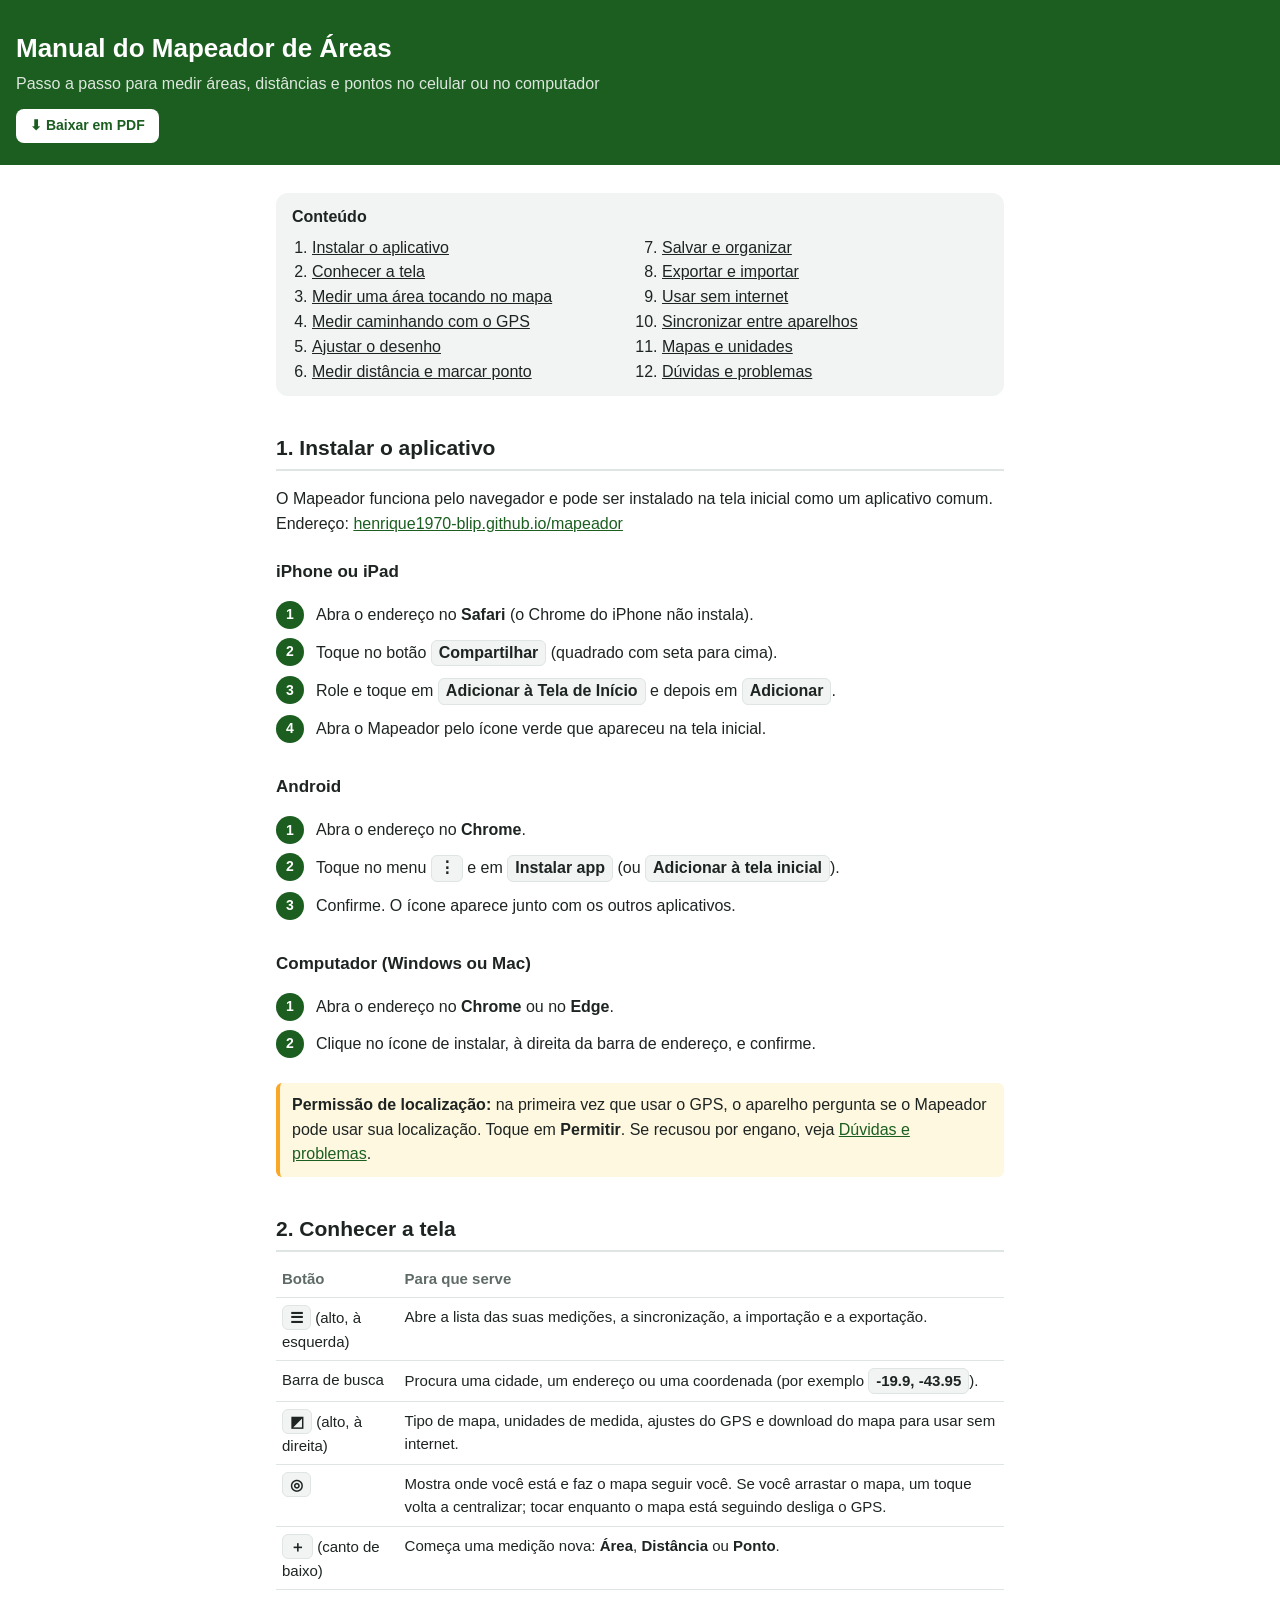
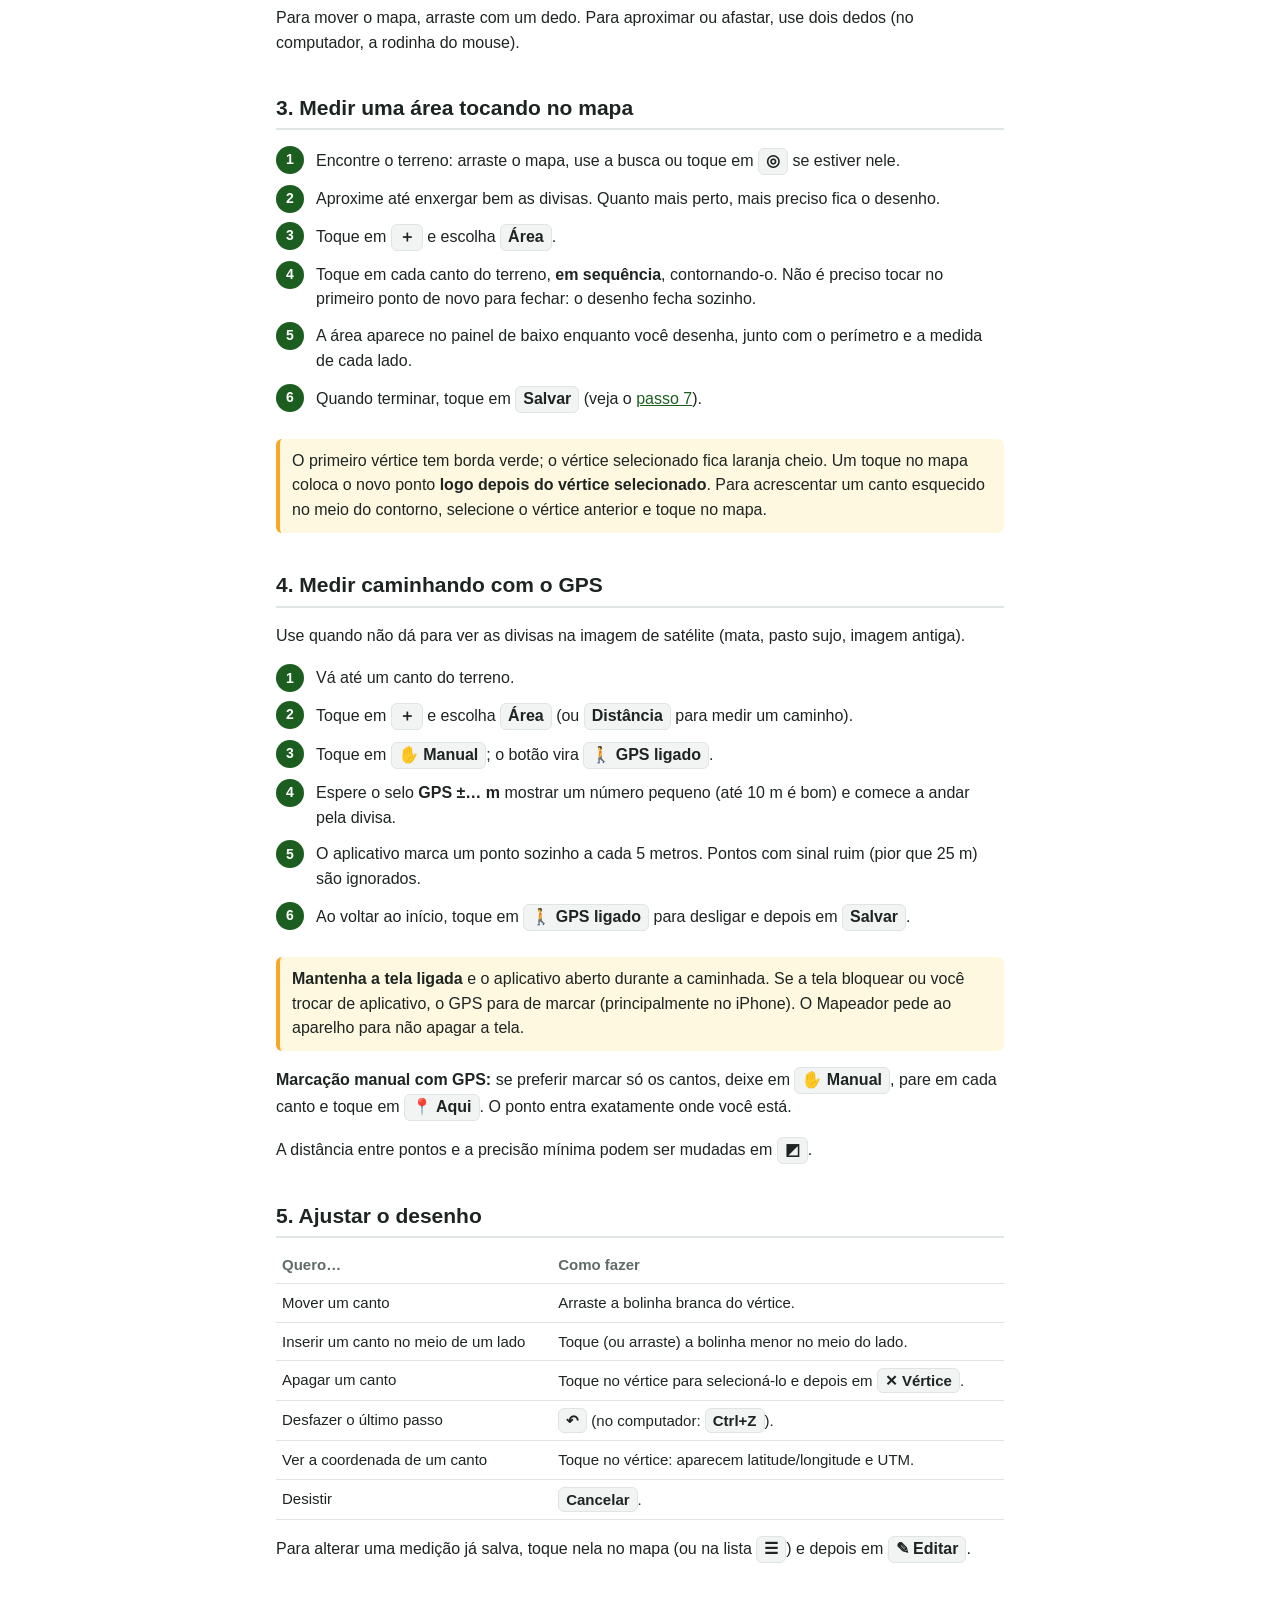
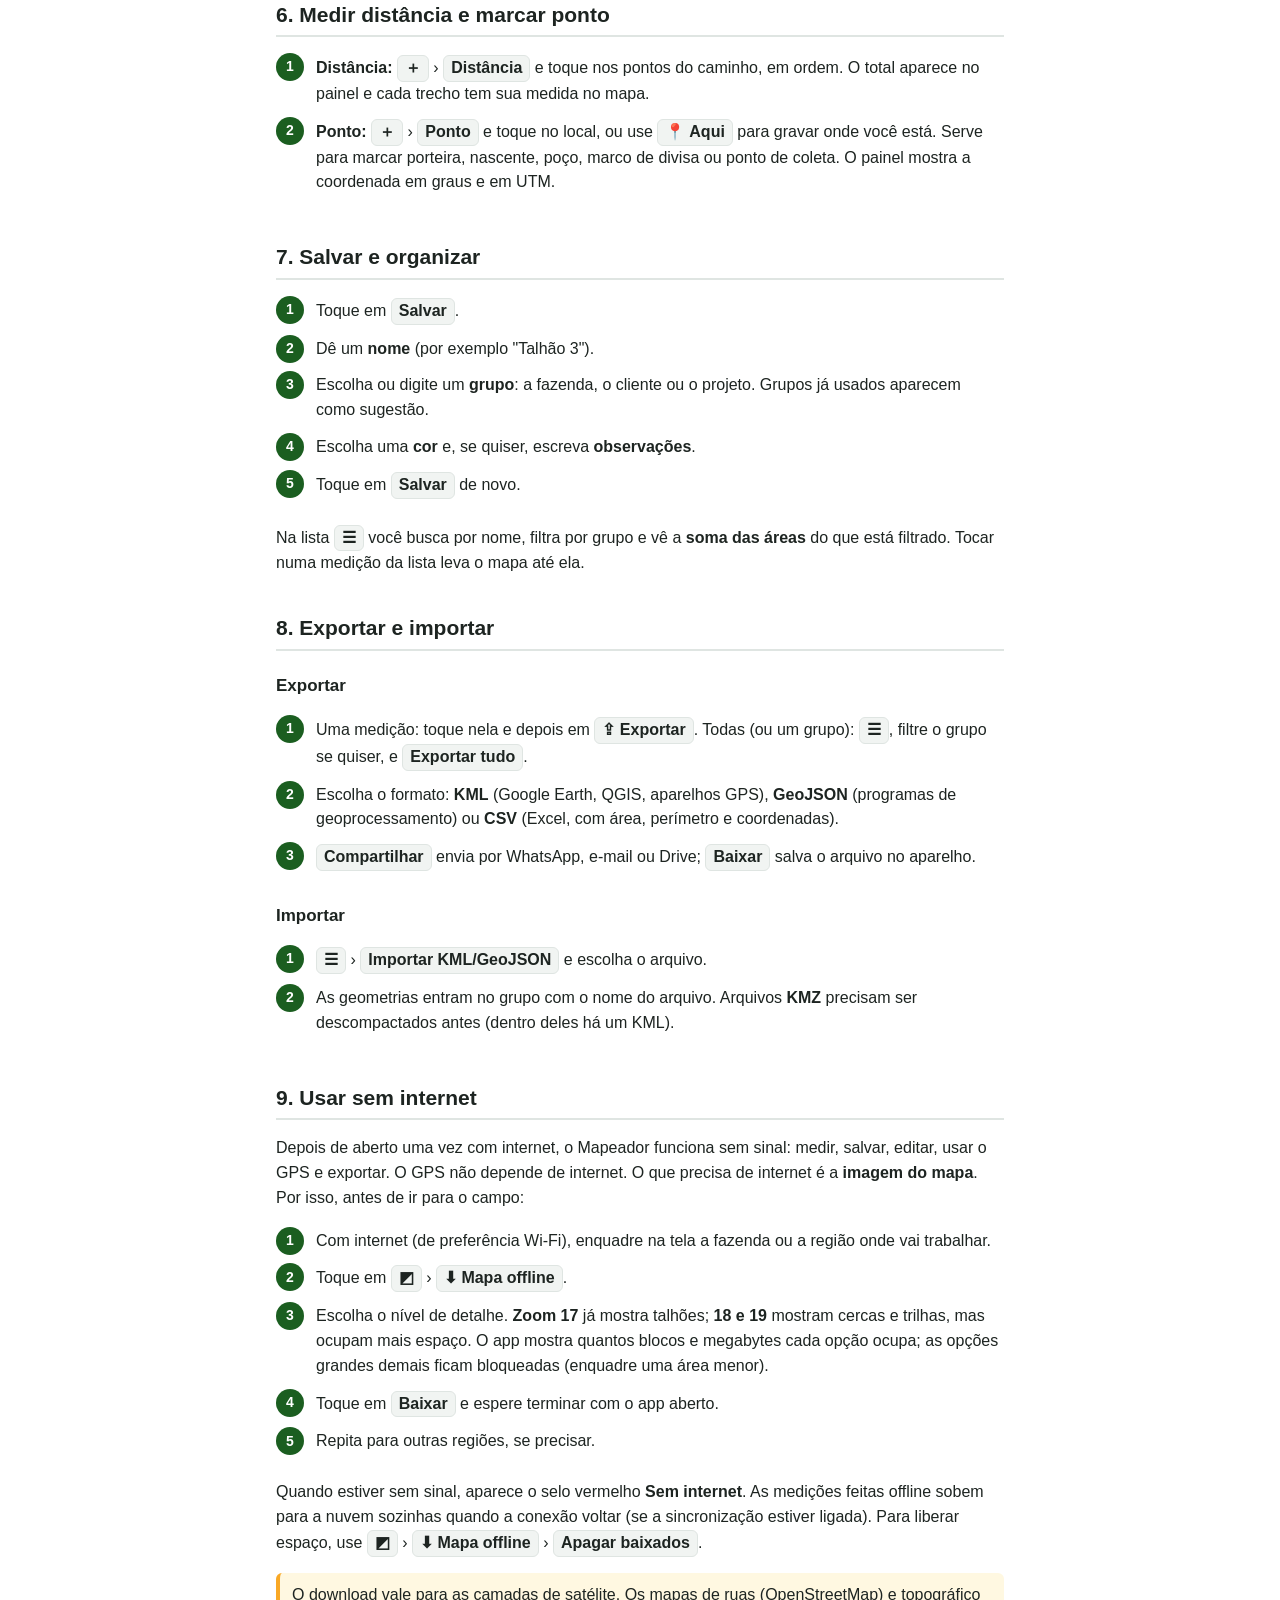
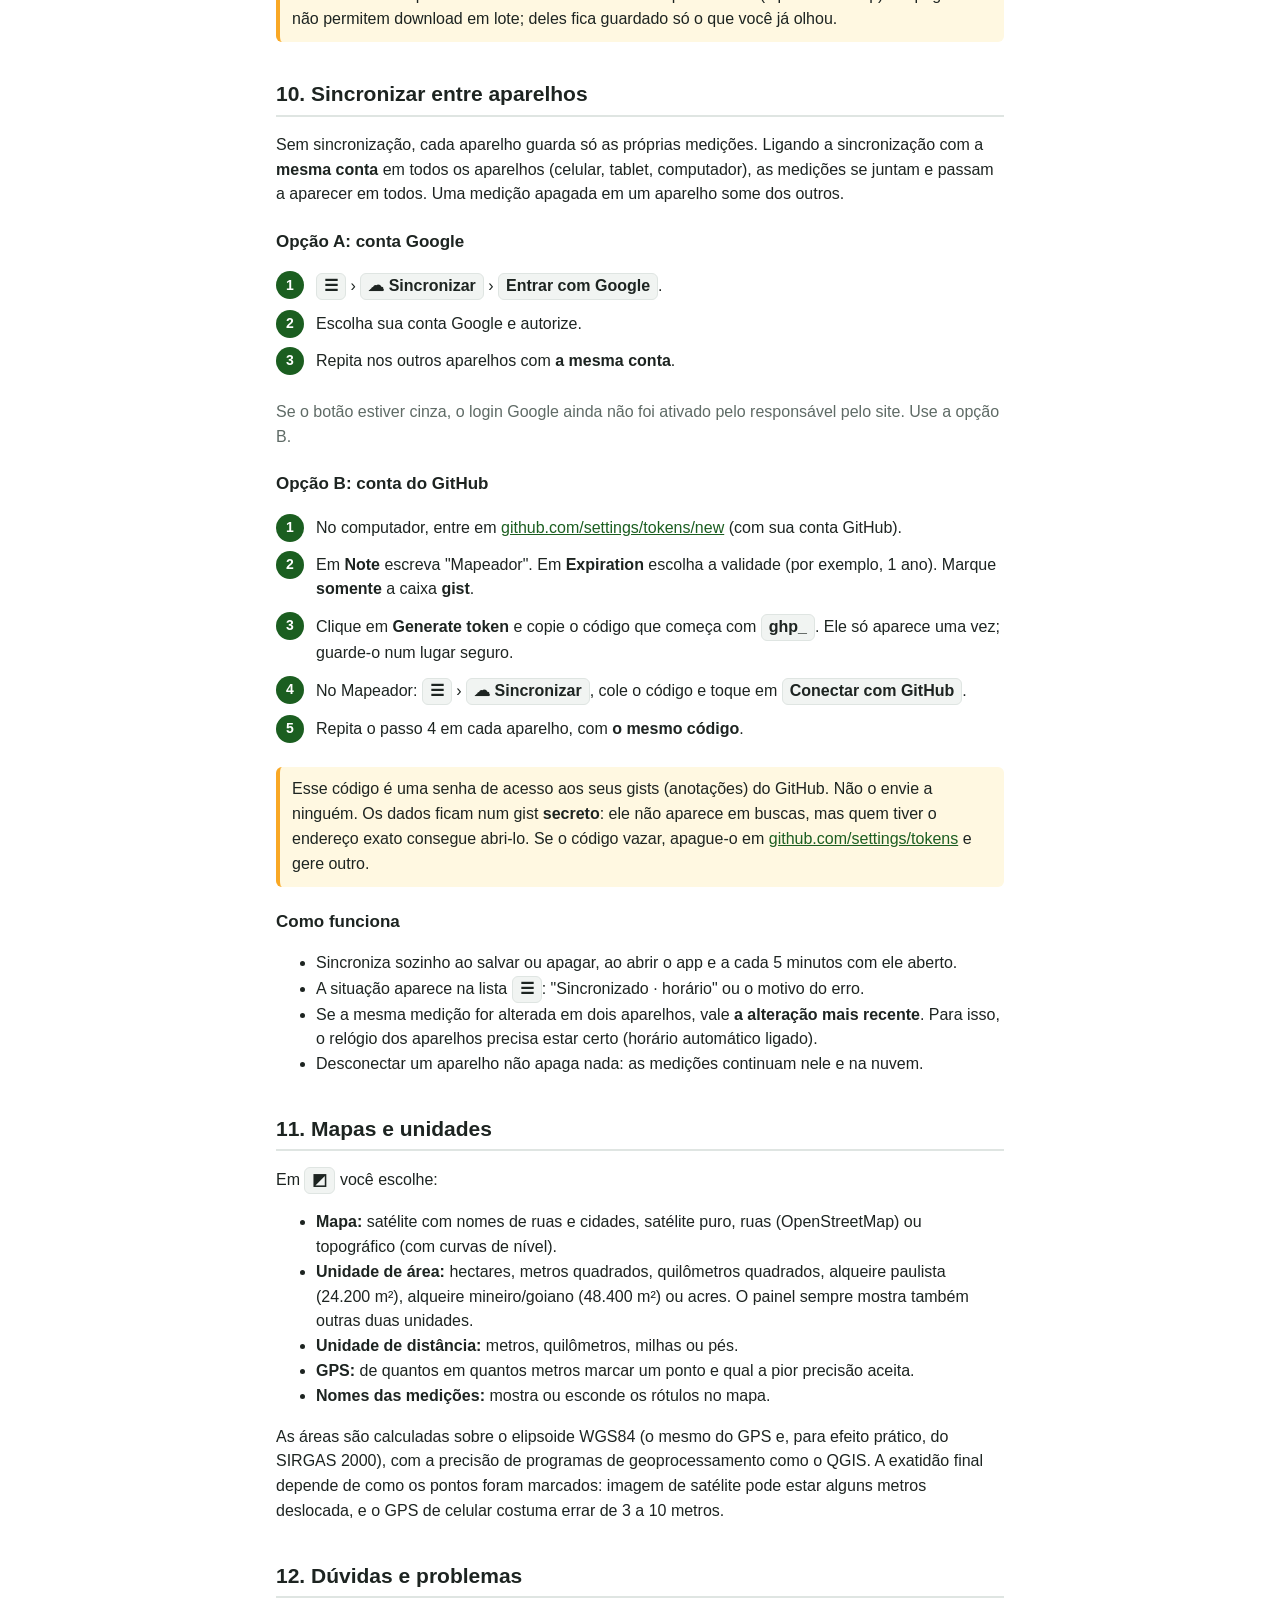
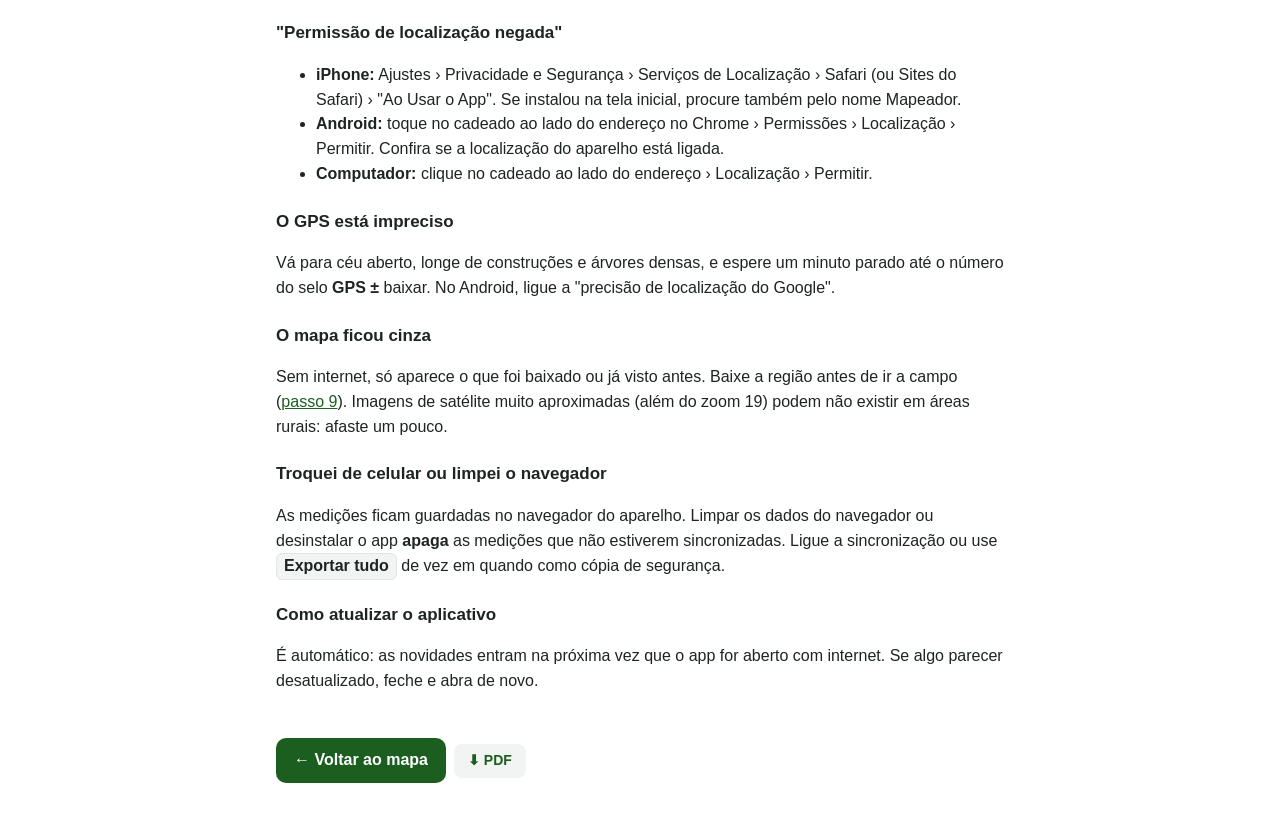
==== manual.html @ 7bf522e3 "Manual em PDF (A4, gerado do HTML) com links no manual e na lista; PDF no cache offline Co-Authored-" ====
<!doctype html>
<html lang="pt-BR">
<head>
  <meta charset="utf-8">
  <meta name="viewport" content="width=device-width, initial-scale=1">
  <title>Manual do Mapeador</title>
  <meta name="description" content="Passo a passo para medir áreas, distâncias e pontos com o Mapeador de Áreas.">
  <link rel="icon" href="icons/icon-192.png">
  <style>
    :root { --green: #1b5e20; --bg: #fff; --fg: #1d2421; --muted: #5f6b66; --line: #dfe5e2; --chip: #f1f4f2; --note: #fff8e1; --note-line: #f9a825; }
    @media (prefers-color-scheme: dark) {
      :root { --bg: #161b19; --fg: #e8eeeb; --muted: #9aa8a2; --line: #34403b; --chip: #232b28; --note: #2b2615; --note-line: #c49000; }
    }
    * { box-sizing: border-box; }
    body { margin: 0; background: var(--bg); color: var(--fg); font: 16px/1.55 -apple-system, BlinkMacSystemFont, "Segoe UI", Roboto, sans-serif; }
    header { background: var(--green); color: #fff; padding: 28px 16px 22px; }
    header h1 { margin: 0 0 4px; font-size: 26px; }
    header p { margin: 0; opacity: .85; }
    main { max-width: 760px; margin: 0 auto; padding: 8px 16px 48px; }
    nav { background: var(--chip); border-radius: 12px; padding: 12px 16px; margin: 20px 0; }
    nav ol { margin: 6px 0 0; padding-left: 20px; columns: 2; column-gap: 24px; }
    @media (max-width: 520px) { nav ol { columns: 1; } }
    nav a { color: inherit; }
    h2 { margin: 36px 0 8px; font-size: 21px; border-bottom: 2px solid var(--line); padding-bottom: 4px; scroll-margin-top: 12px; }
    h3 { margin: 22px 0 6px; font-size: 17px; }
    ol.steps { padding-left: 0; list-style: none; counter-reset: s; }
    ol.steps > li { counter-increment: s; position: relative; padding: 2px 0 10px 40px; }
    ol.steps > li::before { content: counter(s); position: absolute; left: 0; top: 0; width: 28px; height: 28px; border-radius: 50%;
      background: var(--green); color: #fff; font-weight: 700; font-size: 14px; display: flex; align-items: center; justify-content: center; }
    .k { display: inline-block; background: var(--chip); border: 1px solid var(--line); border-radius: 6px; padding: 0 7px; font-weight: 600; white-space: nowrap; }
    .note { background: var(--note); border-left: 4px solid var(--note-line); border-radius: 6px; padding: 10px 12px; margin: 12px 0; }
    table { border-collapse: collapse; width: 100%; margin: 8px 0; font-size: 15px; }
    th, td { text-align: left; border-bottom: 1px solid var(--line); padding: 7px 6px; vertical-align: top; }
    th { color: var(--muted); font-weight: 600; }
    .back { display: inline-block; margin-top: 28px; background: var(--green); color: #fff; padding: 10px 18px; border-radius: 10px; text-decoration: none; font-weight: 600; }
    a { color: var(--green); }
    @media (prefers-color-scheme: dark) { a { color: #81c784; } }
    .pdf { display: inline-block; margin-top: 12px; background: #fff; color: var(--green); padding: 6px 14px; border-radius: 8px; text-decoration: none; font-weight: 600; font-size: 14px; }
    .pdf.alt { background: var(--chip); margin-left: 8px; }
    @media print {
      :root { --bg: #fff; --fg: #1d2421; --muted: #5f6b66; --line: #dfe5e2; --chip: #f1f4f2; --note: #fff8e1; --note-line: #f9a825; }
      * { -webkit-print-color-adjust: exact; print-color-adjust: exact; }
      body { font-size: 11.5pt; }
      main { max-width: none; padding: 0; }
      header { padding: 22px 0 16px 16px; }
      a { color: var(--green); }
      .back, .pdf { display: none; }
      h2 { break-after: avoid; } h3 { break-after: avoid; }
      ol.steps > li, .note, tr, nav { break-inside: avoid; }
    }
  </style>
</head>
<body>
<header>
  <h1>Manual do Mapeador de Áreas</h1>
  <p>Passo a passo para medir áreas, distâncias e pontos no celular ou no computador</p>
  <a class="pdf" href="manual.pdf" download>⬇ Baixar em PDF</a>
</header>
<main>

<nav>
  <strong>Conteúdo</strong>
  <ol>
    <li><a href="#instalar">Instalar o aplicativo</a></li>
    <li><a href="#tela">Conhecer a tela</a></li>
    <li><a href="#area">Medir uma área tocando no mapa</a></li>
    <li><a href="#gps">Medir caminhando com o GPS</a></li>
    <li><a href="#ajustar">Ajustar o desenho</a></li>
    <li><a href="#distancia">Medir distância e marcar ponto</a></li>
    <li><a href="#salvar">Salvar e organizar</a></li>
    <li><a href="#exportar">Exportar e importar</a></li>
    <li><a href="#offline">Usar sem internet</a></li>
    <li><a href="#sync">Sincronizar entre aparelhos</a></li>
    <li><a href="#unidades">Mapas e unidades</a></li>
    <li><a href="#duvidas">Dúvidas e problemas</a></li>
  </ol>
</nav>

<h2 id="instalar">1. Instalar o aplicativo</h2>
<p>O Mapeador funciona pelo navegador e pode ser instalado na tela inicial como um aplicativo comum.
Endereço: <a href="https://henrique1970-blip.github.io/mapeador/">henrique1970-blip.github.io/mapeador</a></p>

<h3>iPhone ou iPad</h3>
<ol class="steps">
  <li>Abra o endereço no <b>Safari</b> (o Chrome do iPhone não instala).</li>
  <li>Toque no botão <span class="k">Compartilhar</span> (quadrado com seta para cima).</li>
  <li>Role e toque em <span class="k">Adicionar à Tela de Início</span> e depois em <span class="k">Adicionar</span>.</li>
  <li>Abra o Mapeador pelo ícone verde que apareceu na tela inicial.</li>
</ol>

<h3>Android</h3>
<ol class="steps">
  <li>Abra o endereço no <b>Chrome</b>.</li>
  <li>Toque no menu <span class="k">⋮</span> e em <span class="k">Instalar app</span> (ou <span class="k">Adicionar à tela inicial</span>).</li>
  <li>Confirme. O ícone aparece junto com os outros aplicativos.</li>
</ol>

<h3>Computador (Windows ou Mac)</h3>
<ol class="steps">
  <li>Abra o endereço no <b>Chrome</b> ou no <b>Edge</b>.</li>
  <li>Clique no ícone de instalar, à direita da barra de endereço, e confirme.</li>
</ol>

<div class="note"><b>Permissão de localização:</b> na primeira vez que usar o GPS, o aparelho pergunta se o Mapeador pode
usar sua localização. Toque em <b>Permitir</b>. Se recusou por engano, veja <a href="#duvidas">Dúvidas e problemas</a>.</div>

<h2 id="tela">2. Conhecer a tela</h2>
<table>
  <tr><th>Botão</th><th>Para que serve</th></tr>
  <tr><td><span class="k">☰</span> (alto, à esquerda)</td><td>Abre a lista das suas medições, a sincronização, a importação e a exportação.</td></tr>
  <tr><td>Barra de busca</td><td>Procura uma cidade, um endereço ou uma coordenada (por exemplo <span class="k">-19.9, -43.95</span>).</td></tr>
  <tr><td><span class="k">◩</span> (alto, à direita)</td><td>Tipo de mapa, unidades de medida, ajustes do GPS e download do mapa para usar sem internet.</td></tr>
  <tr><td><span class="k">◎</span></td><td>Mostra onde você está e faz o mapa seguir você. Se você arrastar o mapa, um toque volta a centralizar; tocar enquanto o mapa está seguindo desliga o GPS.</td></tr>
  <tr><td><span class="k">＋</span> (canto de baixo)</td><td>Começa uma medição nova: <b>Área</b>, <b>Distância</b> ou <b>Ponto</b>.</td></tr>
</table>
<p>Para mover o mapa, arraste com um dedo. Para aproximar ou afastar, use dois dedos (no computador, a rodinha do mouse).</p>

<h2 id="area">3. Medir uma área tocando no mapa</h2>
<ol class="steps">
  <li>Encontre o terreno: arraste o mapa, use a busca ou toque em <span class="k">◎</span> se estiver nele.</li>
  <li>Aproxime até enxergar bem as divisas. Quanto mais perto, mais preciso fica o desenho.</li>
  <li>Toque em <span class="k">＋</span> e escolha <span class="k">Área</span>.</li>
  <li>Toque em cada canto do terreno, <b>em sequência</b>, contornando-o. Não é preciso tocar no primeiro ponto de novo para fechar: o desenho fecha sozinho.</li>
  <li>A área aparece no painel de baixo enquanto você desenha, junto com o perímetro e a medida de cada lado.</li>
  <li>Quando terminar, toque em <span class="k">Salvar</span> (veja o <a href="#salvar">passo 7</a>).</li>
</ol>
<div class="note">O primeiro vértice tem borda verde; o vértice selecionado fica laranja cheio. Um toque no mapa coloca o novo ponto
<b>logo depois do vértice selecionado</b>. Para acrescentar um canto esquecido no meio do contorno, selecione o vértice anterior e toque no mapa.</div>

<h2 id="gps">4. Medir caminhando com o GPS</h2>
<p>Use quando não dá para ver as divisas na imagem de satélite (mata, pasto sujo, imagem antiga).</p>
<ol class="steps">
  <li>Vá até um canto do terreno.</li>
  <li>Toque em <span class="k">＋</span> e escolha <span class="k">Área</span> (ou <span class="k">Distância</span> para medir um caminho).</li>
  <li>Toque em <span class="k">✋ Manual</span>; o botão vira <span class="k">🚶 GPS ligado</span>.</li>
  <li>Espere o selo <b>GPS ±… m</b> mostrar um número pequeno (até 10 m é bom) e comece a andar pela divisa.</li>
  <li>O aplicativo marca um ponto sozinho a cada 5 metros. Pontos com sinal ruim (pior que 25 m) são ignorados.</li>
  <li>Ao voltar ao início, toque em <span class="k">🚶 GPS ligado</span> para desligar e depois em <span class="k">Salvar</span>.</li>
</ol>
<div class="note"><b>Mantenha a tela ligada</b> e o aplicativo aberto durante a caminhada. Se a tela bloquear ou você
trocar de aplicativo, o GPS para de marcar (principalmente no iPhone). O Mapeador pede ao aparelho para não apagar a tela.</div>
<p><b>Marcação manual com GPS:</b> se preferir marcar só os cantos, deixe em <span class="k">✋ Manual</span>, pare em
cada canto e toque em <span class="k">📍 Aqui</span>. O ponto entra exatamente onde você está.</p>
<p>A distância entre pontos e a precisão mínima podem ser mudadas em <span class="k">◩</span>.</p>

<h2 id="ajustar">5. Ajustar o desenho</h2>
<table>
  <tr><th>Quero…</th><th>Como fazer</th></tr>
  <tr><td>Mover um canto</td><td>Arraste a bolinha branca do vértice.</td></tr>
  <tr><td>Inserir um canto no meio de um lado</td><td>Toque (ou arraste) a bolinha menor no meio do lado.</td></tr>
  <tr><td>Apagar um canto</td><td>Toque no vértice para selecioná-lo e depois em <span class="k">✕ Vértice</span>.</td></tr>
  <tr><td>Desfazer o último passo</td><td><span class="k">↶</span> (no computador: <span class="k">Ctrl+Z</span>).</td></tr>
  <tr><td>Ver a coordenada de um canto</td><td>Toque no vértice: aparecem latitude/longitude e UTM.</td></tr>
  <tr><td>Desistir</td><td><span class="k">Cancelar</span>.</td></tr>
</table>
<p>Para alterar uma medição já salva, toque nela no mapa (ou na lista <span class="k">☰</span>) e depois em <span class="k">✎ Editar</span>.</p>

<h2 id="distancia">6. Medir distância e marcar ponto</h2>
<ol class="steps">
  <li><b>Distância:</b> <span class="k">＋</span> › <span class="k">Distância</span> e toque nos pontos do caminho, em ordem. O total aparece no painel e cada trecho tem sua medida no mapa.</li>
  <li><b>Ponto:</b> <span class="k">＋</span> › <span class="k">Ponto</span> e toque no local, ou use <span class="k">📍 Aqui</span> para gravar onde você está. Serve para marcar porteira, nascente, poço, marco de divisa ou ponto de coleta. O painel mostra a coordenada em graus e em UTM.</li>
</ol>

<h2 id="salvar">7. Salvar e organizar</h2>
<ol class="steps">
  <li>Toque em <span class="k">Salvar</span>.</li>
  <li>Dê um <b>nome</b> (por exemplo "Talhão 3").</li>
  <li>Escolha ou digite um <b>grupo</b>: a fazenda, o cliente ou o projeto. Grupos já usados aparecem como sugestão.</li>
  <li>Escolha uma <b>cor</b> e, se quiser, escreva <b>observações</b>.</li>
  <li>Toque em <span class="k">Salvar</span> de novo.</li>
</ol>
<p>Na lista <span class="k">☰</span> você busca por nome, filtra por grupo e vê a <b>soma das áreas</b> do que está filtrado.
Tocar numa medição da lista leva o mapa até ela.</p>

<h2 id="exportar">8. Exportar e importar</h2>
<h3>Exportar</h3>
<ol class="steps">
  <li>Uma medição: toque nela e depois em <span class="k">⇪ Exportar</span>. Todas (ou um grupo): <span class="k">☰</span>, filtre o grupo se quiser, e <span class="k">Exportar tudo</span>.</li>
  <li>Escolha o formato:
    <b>KML</b> (Google Earth, QGIS, aparelhos GPS),
    <b>GeoJSON</b> (programas de geoprocessamento) ou
    <b>CSV</b> (Excel, com área, perímetro e coordenadas).</li>
  <li><span class="k">Compartilhar</span> envia por WhatsApp, e-mail ou Drive; <span class="k">Baixar</span> salva o arquivo no aparelho.</li>
</ol>
<h3>Importar</h3>
<ol class="steps">
  <li><span class="k">☰</span> › <span class="k">Importar KML/GeoJSON</span> e escolha o arquivo.</li>
  <li>As geometrias entram no grupo com o nome do arquivo. Arquivos <b>KMZ</b> precisam ser descompactados antes (dentro deles há um KML).</li>
</ol>

<h2 id="offline">9. Usar sem internet</h2>
<p>Depois de aberto uma vez com internet, o Mapeador funciona sem sinal: medir, salvar, editar, usar o GPS e exportar.
O GPS não depende de internet. O que precisa de internet é a <b>imagem do mapa</b>. Por isso, antes de ir para o campo:</p>
<ol class="steps">
  <li>Com internet (de preferência Wi-Fi), enquadre na tela a fazenda ou a região onde vai trabalhar.</li>
  <li>Toque em <span class="k">◩</span> › <span class="k">⬇ Mapa offline</span>.</li>
  <li>Escolha o nível de detalhe. <b>Zoom 17</b> já mostra talhões; <b>18 e 19</b> mostram cercas e trilhas, mas ocupam mais espaço.
  O app mostra quantos blocos e megabytes cada opção ocupa; as opções grandes demais ficam bloqueadas (enquadre uma área menor).</li>
  <li>Toque em <span class="k">Baixar</span> e espere terminar com o app aberto.</li>
  <li>Repita para outras regiões, se precisar.</li>
</ol>
<p>Quando estiver sem sinal, aparece o selo vermelho <b>Sem internet</b>. As medições feitas offline sobem para a nuvem
sozinhas quando a conexão voltar (se a sincronização estiver ligada). Para liberar espaço, use
<span class="k">◩</span> › <span class="k">⬇ Mapa offline</span> › <span class="k">Apagar baixados</span>.</p>
<div class="note">O download vale para as camadas de satélite. Os mapas de ruas (OpenStreetMap) e topográfico não permitem
download em lote; deles fica guardado só o que você já olhou.</div>

<h2 id="sync">10. Sincronizar entre aparelhos</h2>
<p>Sem sincronização, cada aparelho guarda só as próprias medições. Ligando a sincronização com a <b>mesma conta</b> em todos
os aparelhos (celular, tablet, computador), as medições se juntam e passam a aparecer em todos. Uma medição apagada
em um aparelho some dos outros.</p>

<h3>Opção A: conta Google</h3>
<ol class="steps">
  <li><span class="k">☰</span> › <span class="k">☁ Sincronizar</span> › <span class="k">Entrar com Google</span>.</li>
  <li>Escolha sua conta Google e autorize.</li>
  <li>Repita nos outros aparelhos com <b>a mesma conta</b>.</li>
</ol>
<p style="color:var(--muted)">Se o botão estiver cinza, o login Google ainda não foi ativado pelo responsável pelo site. Use a opção B.</p>

<h3>Opção B: conta do GitHub</h3>
<ol class="steps">
  <li>No computador, entre em <a href="https://github.com/settings/tokens/new?scopes=gist&description=Mapeador">github.com/settings/tokens/new</a> (com sua conta GitHub).</li>
  <li>Em <b>Note</b> escreva "Mapeador". Em <b>Expiration</b> escolha a validade (por exemplo, 1 ano). Marque <b>somente</b> a caixa <b>gist</b>.</li>
  <li>Clique em <b>Generate token</b> e copie o código que começa com <span class="k">ghp_</span>. Ele só aparece uma vez; guarde-o num lugar seguro.</li>
  <li>No Mapeador: <span class="k">☰</span> › <span class="k">☁ Sincronizar</span>, cole o código e toque em <span class="k">Conectar com GitHub</span>.</li>
  <li>Repita o passo 4 em cada aparelho, com <b>o mesmo código</b>.</li>
</ol>
<div class="note">Esse código é uma senha de acesso aos seus gists (anotações) do GitHub. Não o envie a ninguém. Os dados ficam num
gist <b>secreto</b>: ele não aparece em buscas, mas quem tiver o endereço exato consegue abri-lo. Se o código vazar, apague-o em
<a href="https://github.com/settings/tokens">github.com/settings/tokens</a> e gere outro.</div>

<h3>Como funciona</h3>
<ul>
  <li>Sincroniza sozinho ao salvar ou apagar, ao abrir o app e a cada 5 minutos com ele aberto.</li>
  <li>A situação aparece na lista <span class="k">☰</span>: "Sincronizado · horário" ou o motivo do erro.</li>
  <li>Se a mesma medição for alterada em dois aparelhos, vale <b>a alteração mais recente</b>. Para isso, o relógio dos aparelhos precisa estar certo (horário automático ligado).</li>
  <li>Desconectar um aparelho não apaga nada: as medições continuam nele e na nuvem.</li>
</ul>

<h2 id="unidades">11. Mapas e unidades</h2>
<p>Em <span class="k">◩</span> você escolhe:</p>
<ul>
  <li><b>Mapa:</b> satélite com nomes de ruas e cidades, satélite puro, ruas (OpenStreetMap) ou topográfico (com curvas de nível).</li>
  <li><b>Unidade de área:</b> hectares, metros quadrados, quilômetros quadrados, alqueire paulista (24.200 m²), alqueire mineiro/goiano (48.400 m²) ou acres. O painel sempre mostra também outras duas unidades.</li>
  <li><b>Unidade de distância:</b> metros, quilômetros, milhas ou pés.</li>
  <li><b>GPS:</b> de quantos em quantos metros marcar um ponto e qual a pior precisão aceita.</li>
  <li><b>Nomes das medições:</b> mostra ou esconde os rótulos no mapa.</li>
</ul>
<p>As áreas são calculadas sobre o elipsoide WGS84 (o mesmo do GPS e, para efeito prático, do SIRGAS 2000), com a precisão de
programas de geoprocessamento como o QGIS. A exatidão final depende de como os pontos foram marcados: imagem de satélite pode
estar alguns metros deslocada, e o GPS de celular costuma errar de 3 a 10 metros.</p>

<h2 id="duvidas">12. Dúvidas e problemas</h2>
<h3>"Permissão de localização negada"</h3>
<ul>
  <li><b>iPhone:</b> Ajustes › Privacidade e Segurança › Serviços de Localização › Safari (ou Sites do Safari) › "Ao Usar o App". Se instalou na tela inicial, procure também pelo nome Mapeador.</li>
  <li><b>Android:</b> toque no cadeado ao lado do endereço no Chrome › Permissões › Localização › Permitir. Confira se a localização do aparelho está ligada.</li>
  <li><b>Computador:</b> clique no cadeado ao lado do endereço › Localização › Permitir.</li>
</ul>
<h3>O GPS está impreciso</h3>
<p>Vá para céu aberto, longe de construções e árvores densas, e espere um minuto parado até o número do selo <b>GPS ±</b> baixar.
No Android, ligue a "precisão de localização do Google".</p>
<h3>O mapa ficou cinza</h3>
<p>Sem internet, só aparece o que foi baixado ou já visto antes. Baixe a região antes de ir a campo (<a href="#offline">passo 9</a>).
Imagens de satélite muito aproximadas (além do zoom 19) podem não existir em áreas rurais: afaste um pouco.</p>
<h3>Troquei de celular ou limpei o navegador</h3>
<p>As medições ficam guardadas no navegador do aparelho. Limpar os dados do navegador ou desinstalar o app <b>apaga</b> as medições
que não estiverem sincronizadas. Ligue a sincronização ou use <span class="k">Exportar tudo</span> de vez em quando como cópia de segurança.</p>
<h3>Como atualizar o aplicativo</h3>
<p>É automático: as novidades entram na próxima vez que o app for aberto com internet. Se algo parecer desatualizado, feche e abra de novo.</p>

<a class="back" href="./">← Voltar ao mapa</a><a class="back pdf alt" href="manual.pdf" download>⬇ PDF</a>
</main>
</body>
</html>
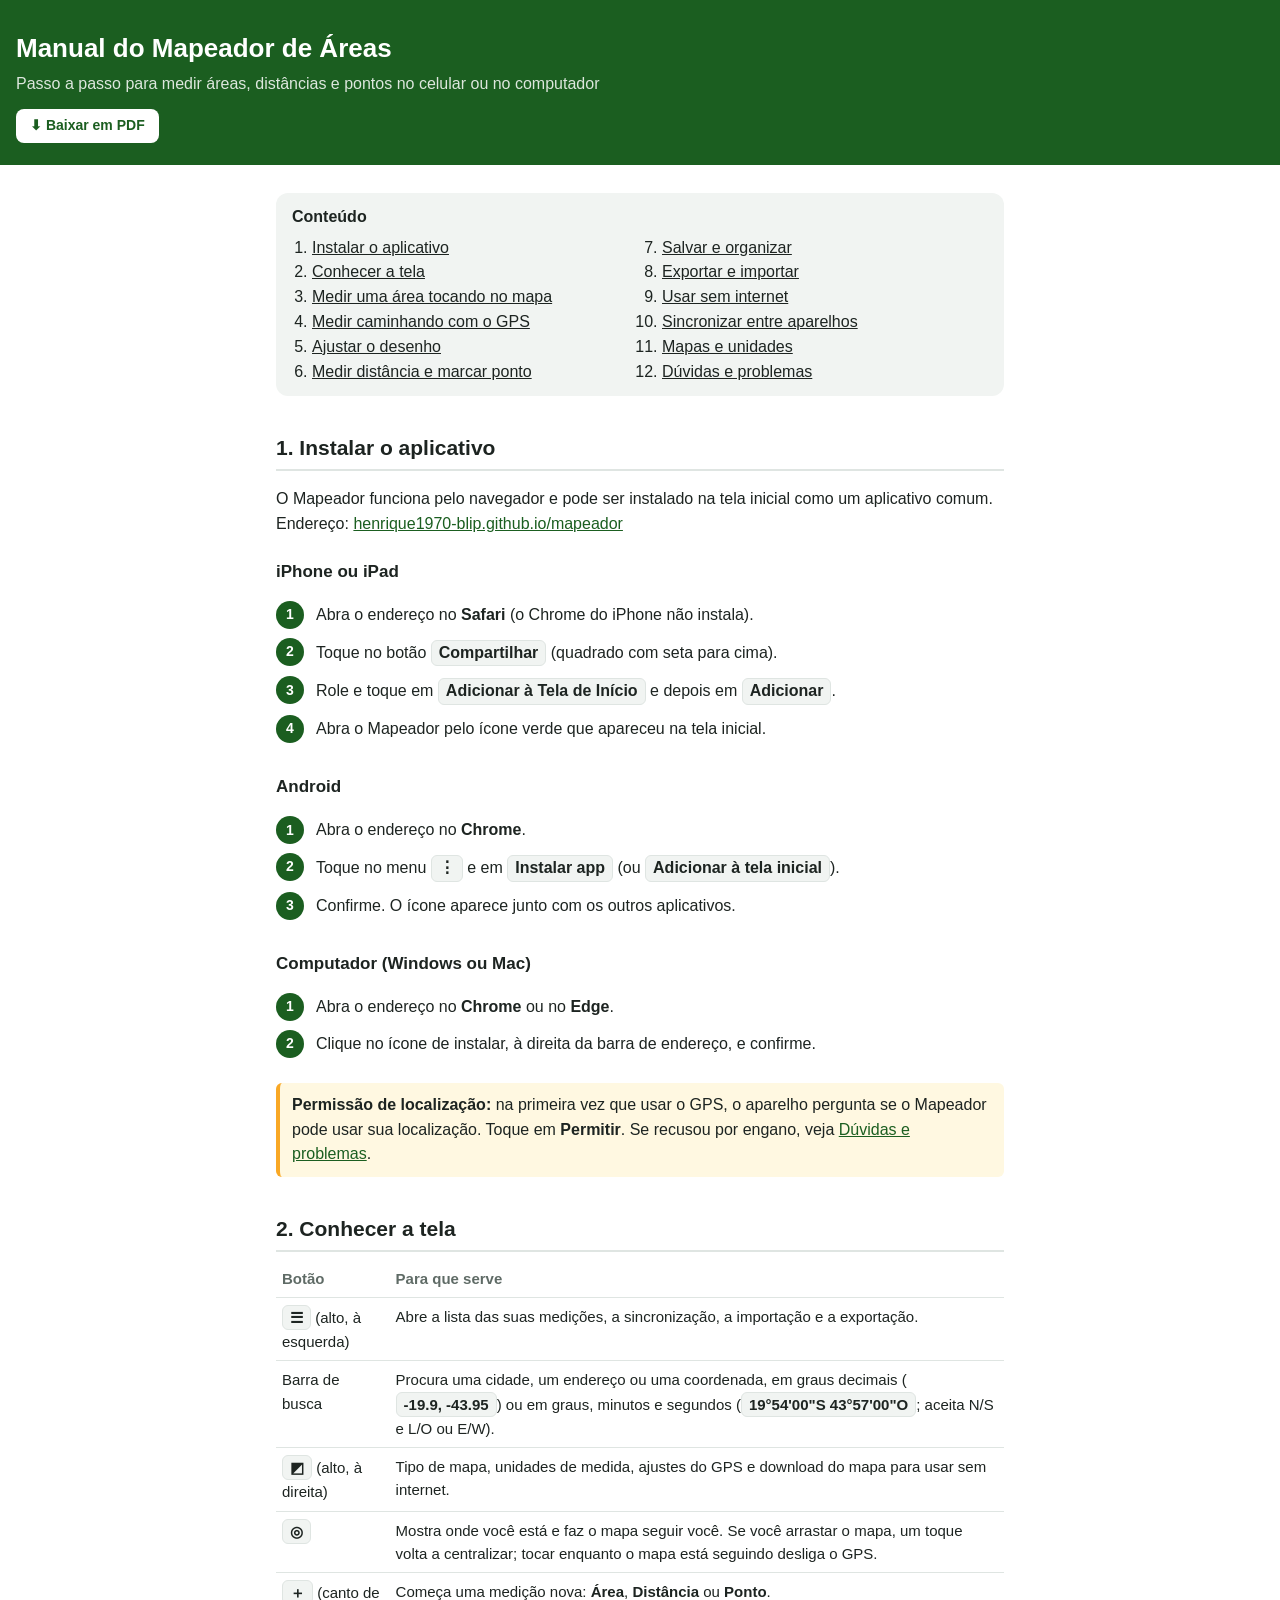
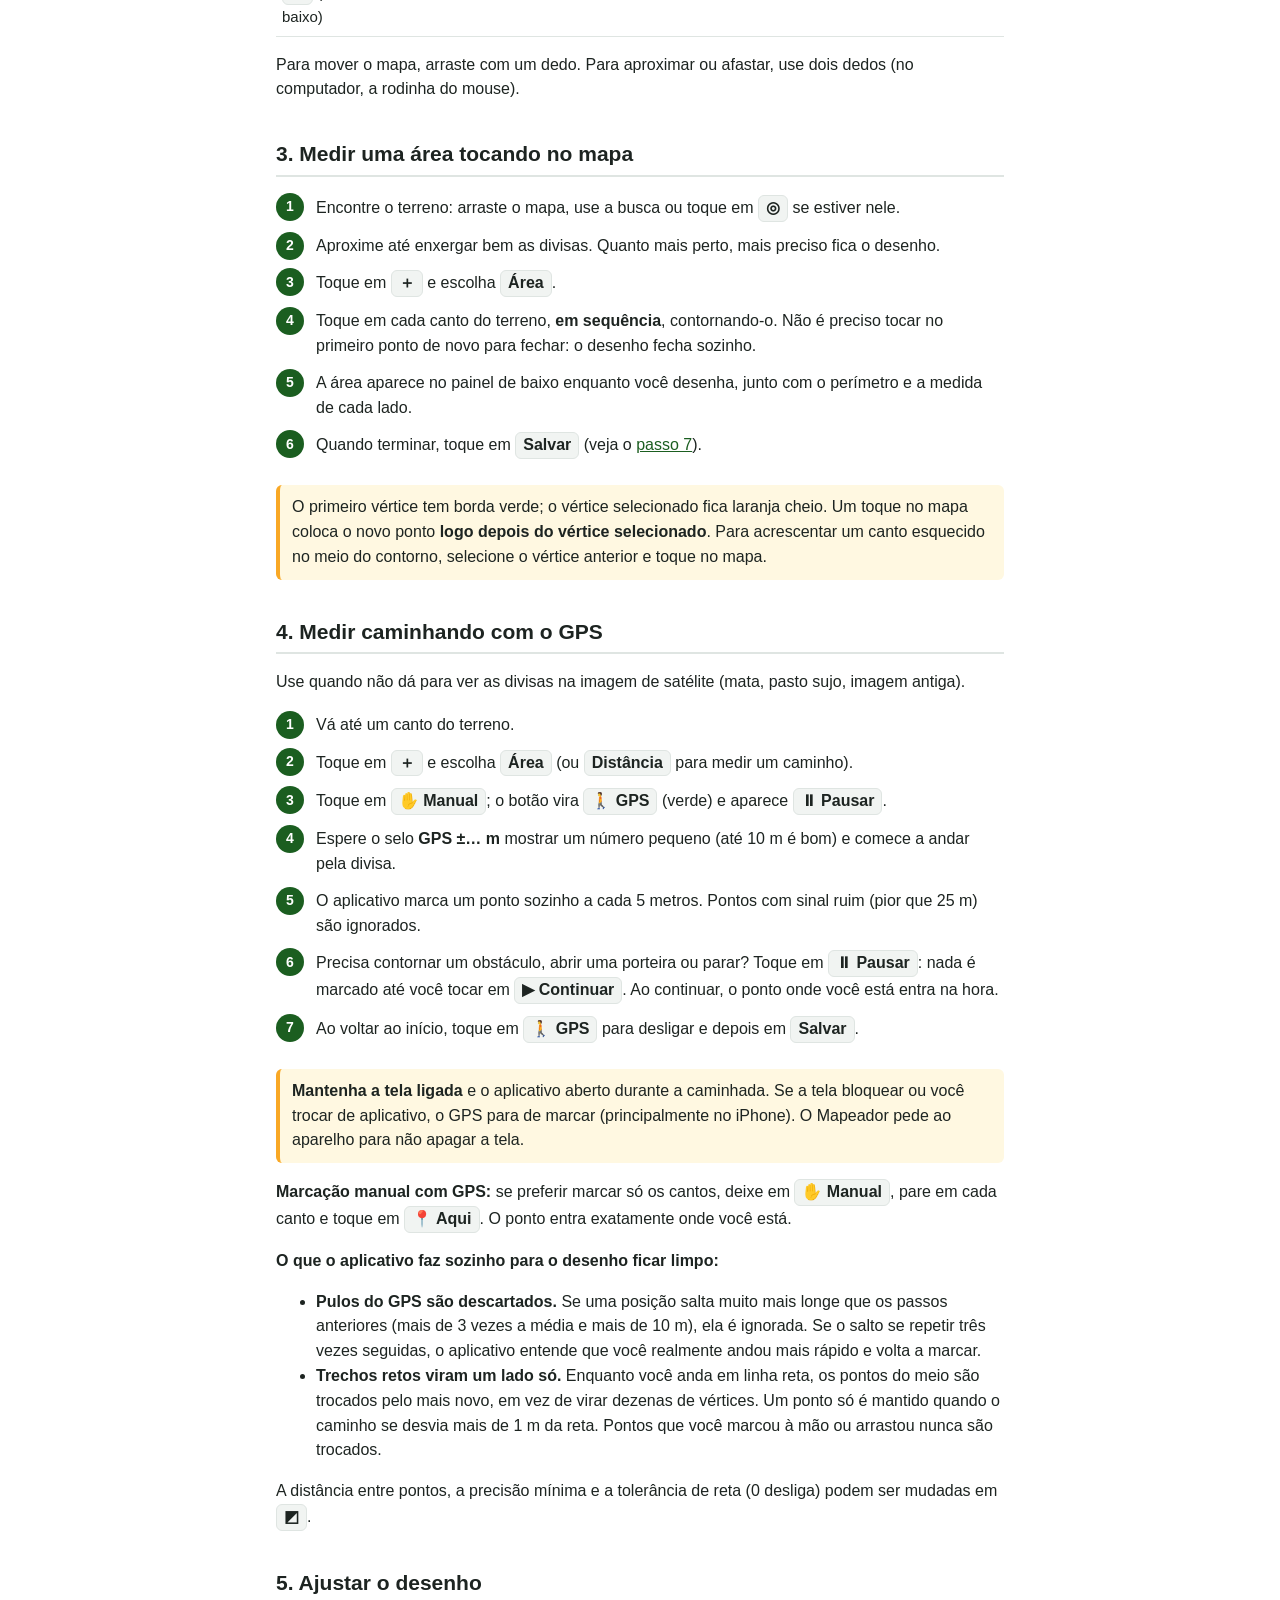
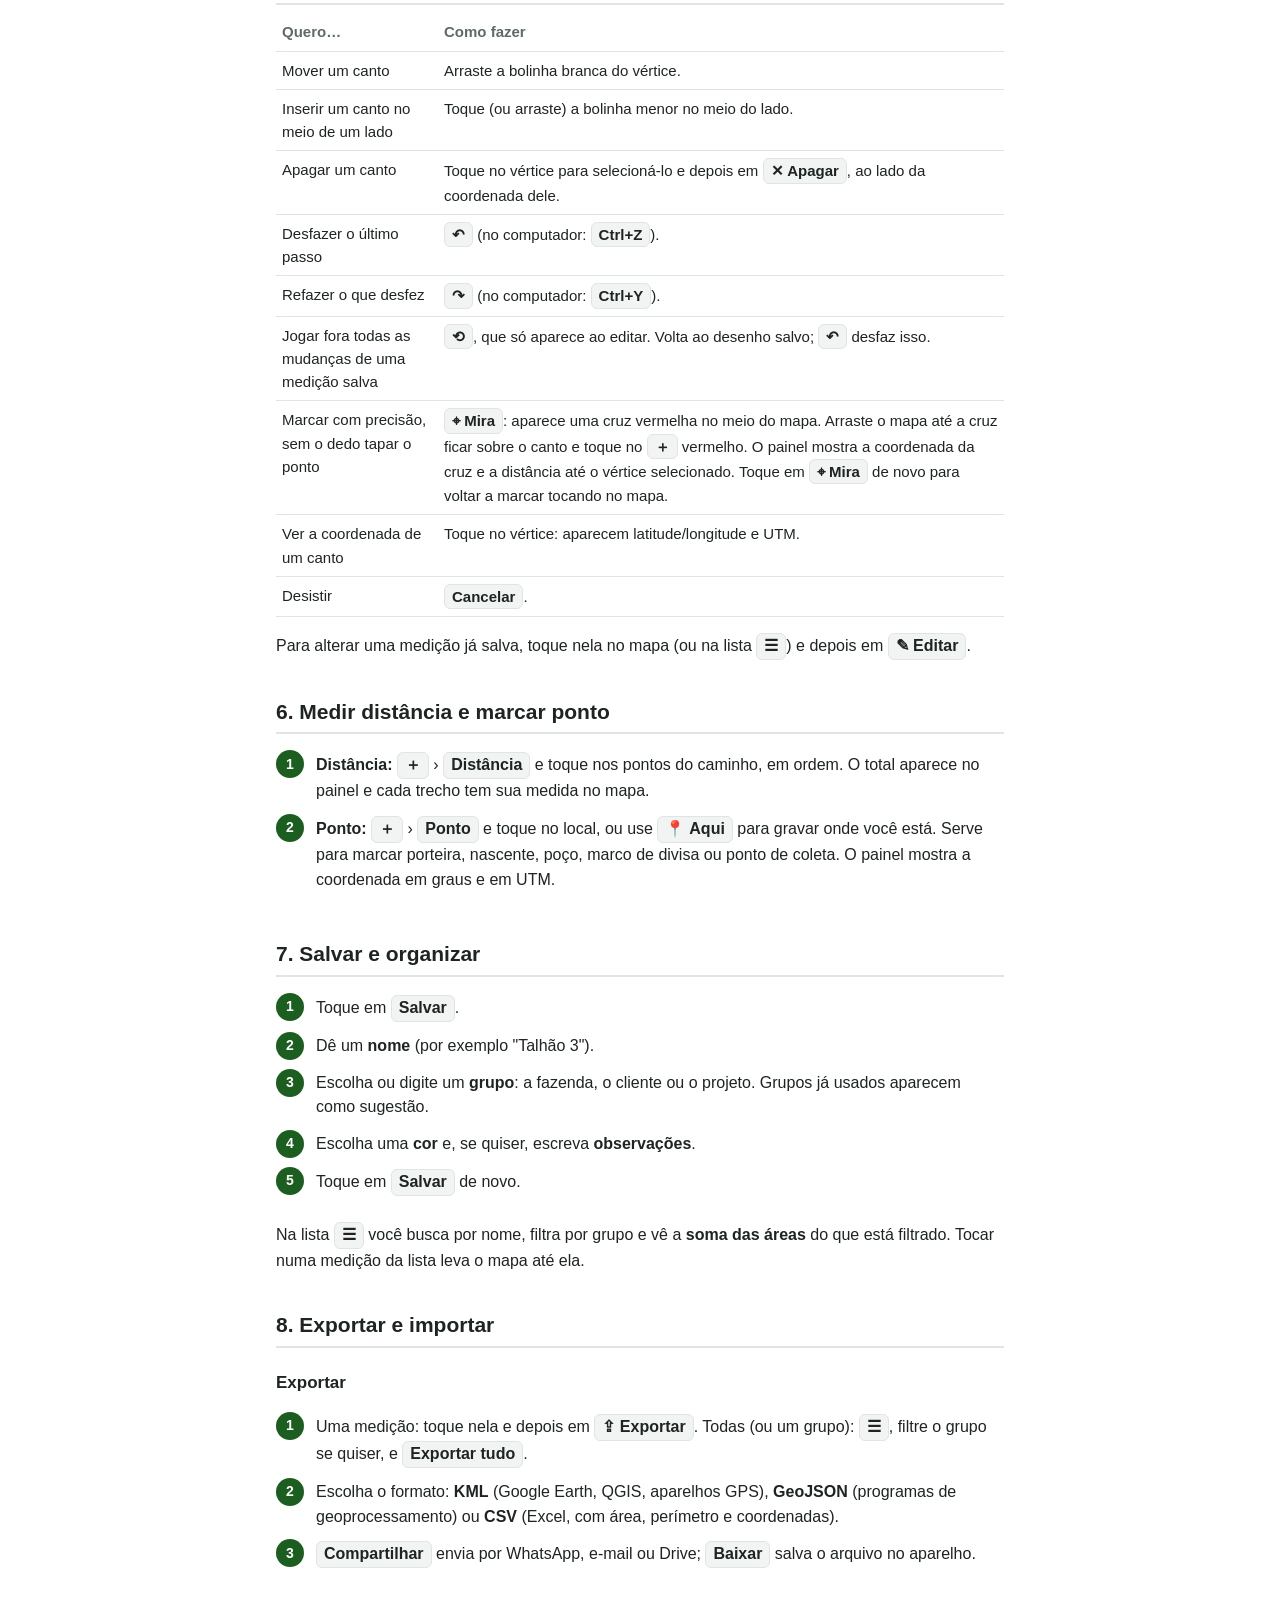
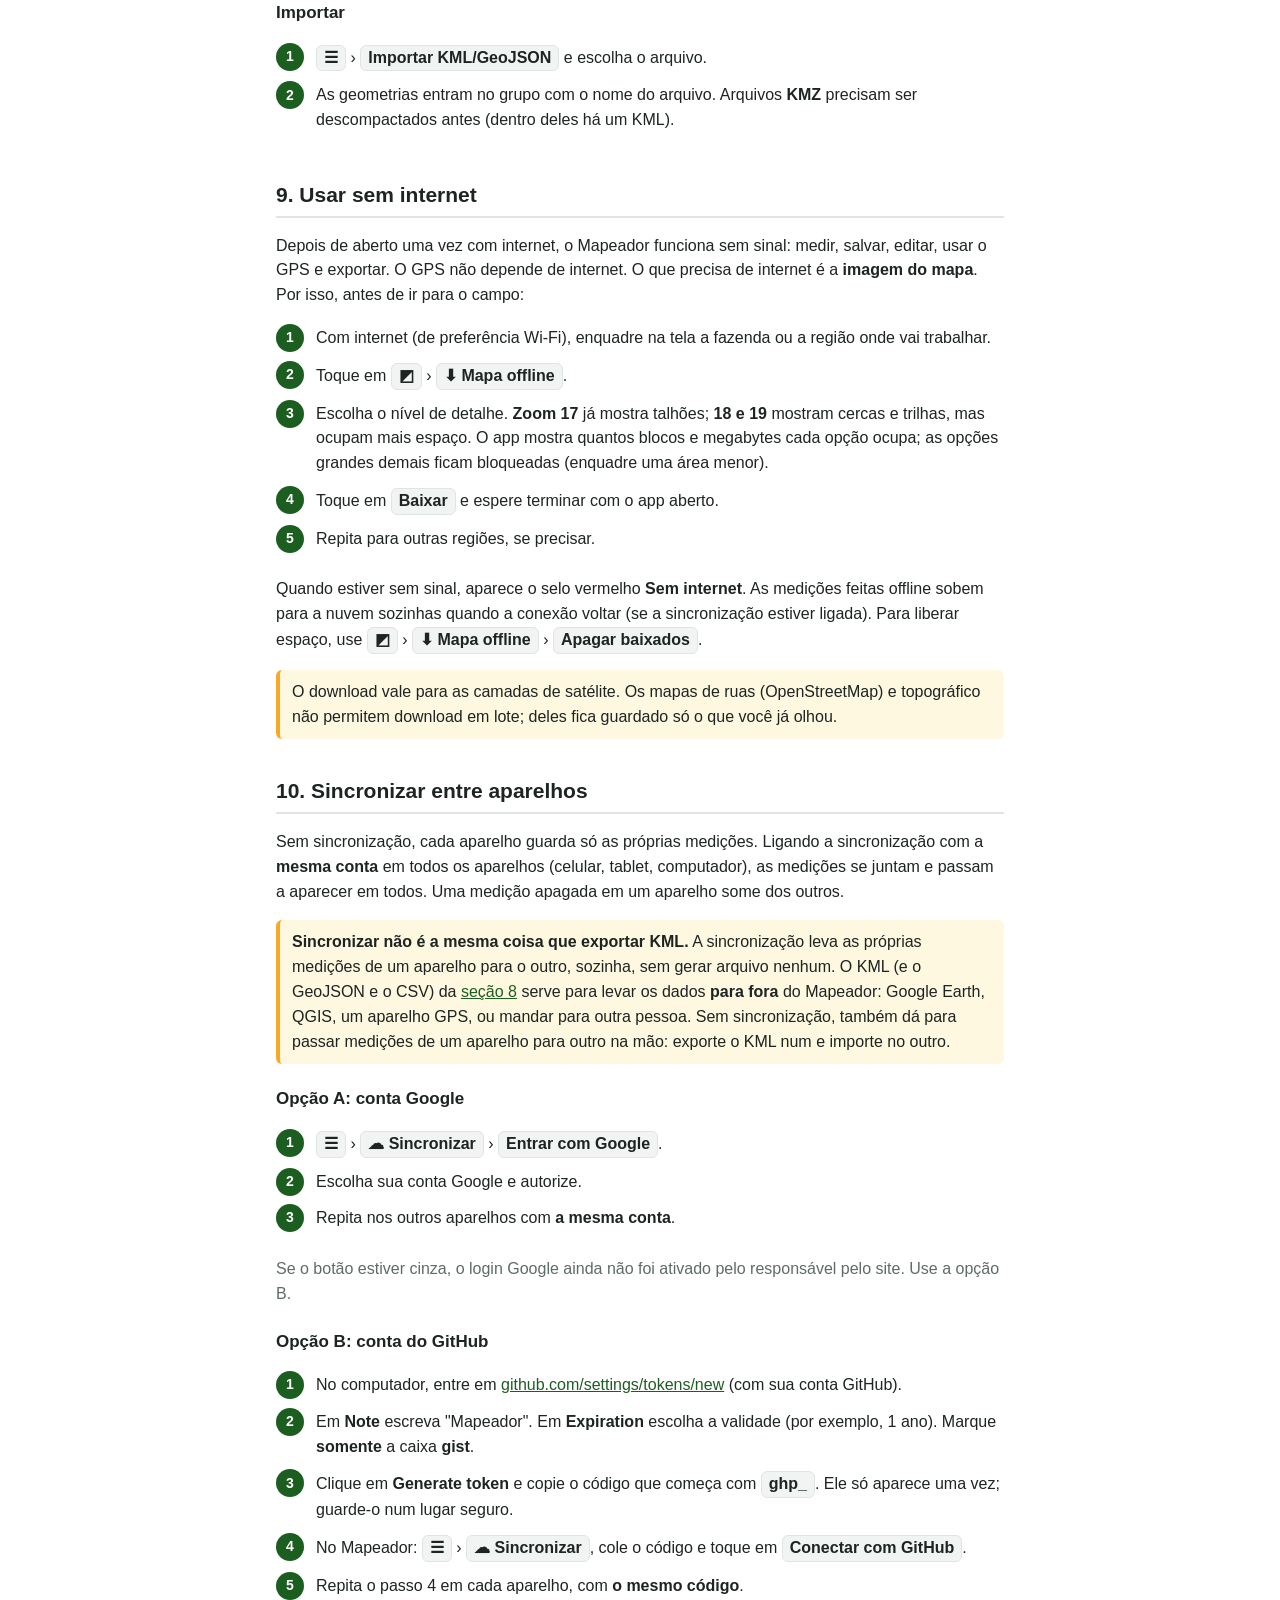
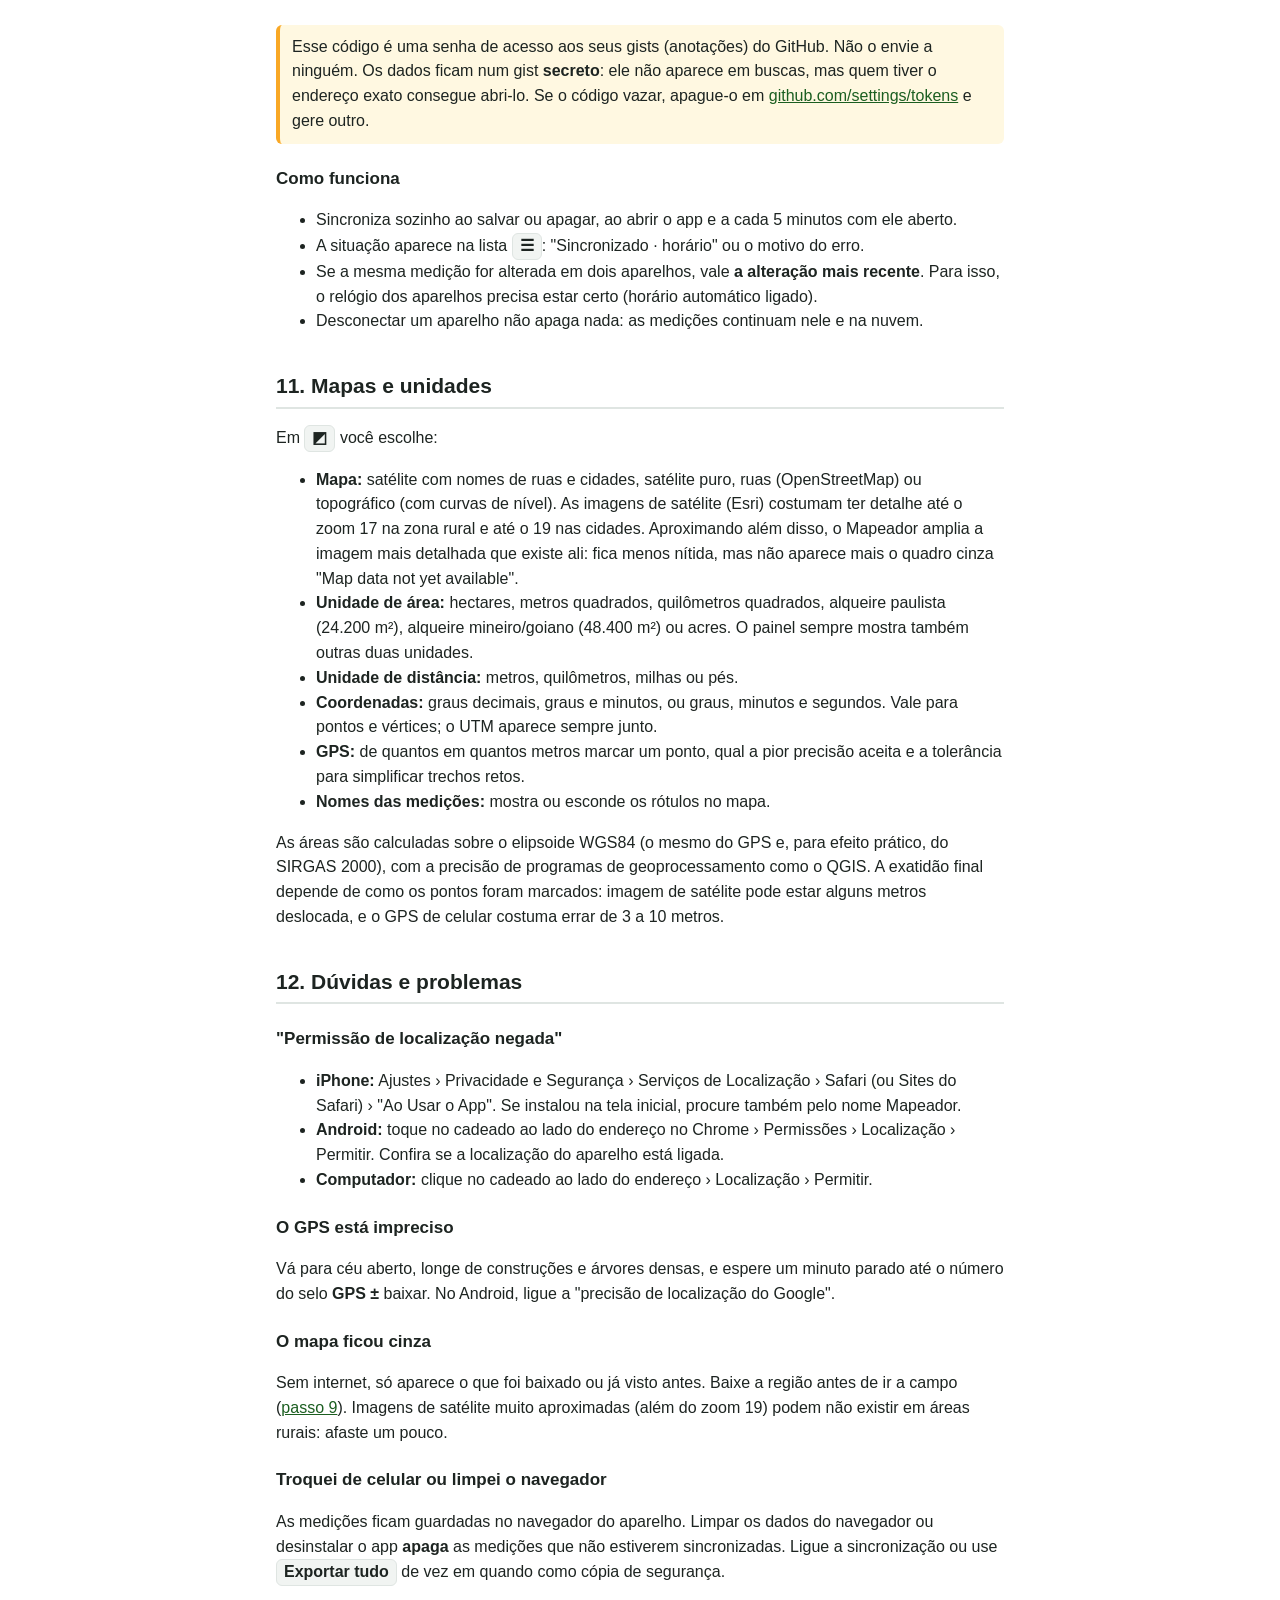
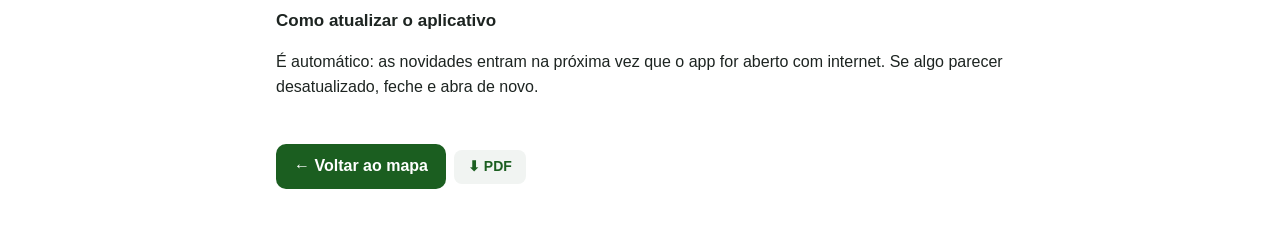
==== commit 57b3d7e4: "Grupo 1 do estudo do Fields Area Measure e satélite sem bloco cinza - Refazer (↷, Ctrl+Y) e ⟲ voltar" ====
--- a/manual.html
+++ b/manual.html
@@ -108,7 +108,7 @@
 <table>
   <tr><th>Botão</th><th>Para que serve</th></tr>
   <tr><td><span class="k">☰</span> (alto, à esquerda)</td><td>Abre a lista das suas medições, a sincronização, a importação e a exportação.</td></tr>
-  <tr><td>Barra de busca</td><td>Procura uma cidade, um endereço ou uma coordenada (por exemplo <span class="k">-19.9, -43.95</span>).</td></tr>
+  <tr><td>Barra de busca</td><td>Procura uma cidade, um endereço ou uma coordenada, em graus decimais (<span class="k">-19.9, -43.95</span>) ou em graus, minutos e segundos (<span class="k">19°54'00"S 43°57'00"O</span>; aceita N/S e L/O ou E/W).</td></tr>
   <tr><td><span class="k">◩</span> (alto, à direita)</td><td>Tipo de mapa, unidades de medida, ajustes do GPS e download do mapa para usar sem internet.</td></tr>
   <tr><td><span class="k">◎</span></td><td>Mostra onde você está e faz o mapa seguir você. Se você arrastar o mapa, um toque volta a centralizar; tocar enquanto o mapa está seguindo desliga o GPS.</td></tr>
   <tr><td><span class="k">＋</span> (canto de baixo)</td><td>Começa uma medição nova: <b>Área</b>, <b>Distância</b> ou <b>Ponto</b>.</td></tr>
@@ -132,24 +132,38 @@
 <ol class="steps">
   <li>Vá até um canto do terreno.</li>
   <li>Toque em <span class="k">＋</span> e escolha <span class="k">Área</span> (ou <span class="k">Distância</span> para medir um caminho).</li>
-  <li>Toque em <span class="k">✋ Manual</span>; o botão vira <span class="k">🚶 GPS ligado</span>.</li>
+  <li>Toque em <span class="k">✋ Manual</span>; o botão vira <span class="k">🚶 GPS</span> (verde) e aparece <span class="k">⏸ Pausar</span>.</li>
   <li>Espere o selo <b>GPS ±… m</b> mostrar um número pequeno (até 10 m é bom) e comece a andar pela divisa.</li>
   <li>O aplicativo marca um ponto sozinho a cada 5 metros. Pontos com sinal ruim (pior que 25 m) são ignorados.</li>
-  <li>Ao voltar ao início, toque em <span class="k">🚶 GPS ligado</span> para desligar e depois em <span class="k">Salvar</span>.</li>
+  <li>Precisa contornar um obstáculo, abrir uma porteira ou parar? Toque em <span class="k">⏸ Pausar</span>: nada é marcado
+  até você tocar em <span class="k">▶ Continuar</span>. Ao continuar, o ponto onde você está entra na hora.</li>
+  <li>Ao voltar ao início, toque em <span class="k">🚶 GPS</span> para desligar e depois em <span class="k">Salvar</span>.</li>
 </ol>
 <div class="note"><b>Mantenha a tela ligada</b> e o aplicativo aberto durante a caminhada. Se a tela bloquear ou você
 trocar de aplicativo, o GPS para de marcar (principalmente no iPhone). O Mapeador pede ao aparelho para não apagar a tela.</div>
 <p><b>Marcação manual com GPS:</b> se preferir marcar só os cantos, deixe em <span class="k">✋ Manual</span>, pare em
 cada canto e toque em <span class="k">📍 Aqui</span>. O ponto entra exatamente onde você está.</p>
-<p>A distância entre pontos e a precisão mínima podem ser mudadas em <span class="k">◩</span>.</p>
+<p><b>O que o aplicativo faz sozinho para o desenho ficar limpo:</b></p>
+<ul>
+  <li><b>Pulos do GPS são descartados.</b> Se uma posição salta muito mais longe que os passos anteriores (mais de 3 vezes a
+  média e mais de 10 m), ela é ignorada. Se o salto se repetir três vezes seguidas, o aplicativo entende que você realmente
+  andou mais rápido e volta a marcar.</li>
+  <li><b>Trechos retos viram um lado só.</b> Enquanto você anda em linha reta, os pontos do meio são trocados pelo mais novo,
+  em vez de virar dezenas de vértices. Um ponto só é mantido quando o caminho se desvia mais de 1 m da reta. Pontos que você
+  marcou à mão ou arrastou nunca são trocados.</li>
+</ul>
+<p>A distância entre pontos, a precisão mínima e a tolerância de reta (0 desliga) podem ser mudadas em <span class="k">◩</span>.</p>
 
 <h2 id="ajustar">5. Ajustar o desenho</h2>
 <table>
   <tr><th>Quero…</th><th>Como fazer</th></tr>
   <tr><td>Mover um canto</td><td>Arraste a bolinha branca do vértice.</td></tr>
   <tr><td>Inserir um canto no meio de um lado</td><td>Toque (ou arraste) a bolinha menor no meio do lado.</td></tr>
-  <tr><td>Apagar um canto</td><td>Toque no vértice para selecioná-lo e depois em <span class="k">✕ Vértice</span>.</td></tr>
+  <tr><td>Apagar um canto</td><td>Toque no vértice para selecioná-lo e depois em <span class="k">✕ Apagar</span>, ao lado da coordenada dele.</td></tr>
   <tr><td>Desfazer o último passo</td><td><span class="k">↶</span> (no computador: <span class="k">Ctrl+Z</span>).</td></tr>
+  <tr><td>Refazer o que desfez</td><td><span class="k">↷</span> (no computador: <span class="k">Ctrl+Y</span>).</td></tr>
+  <tr><td>Jogar fora todas as mudanças de uma medição salva</td><td><span class="k">⟲</span>, que só aparece ao editar. Volta ao desenho salvo; <span class="k">↶</span> desfaz isso.</td></tr>
+  <tr><td>Marcar com precisão, sem o dedo tapar o ponto</td><td><span class="k">⌖ Mira</span>: aparece uma cruz vermelha no meio do mapa. Arraste o mapa até a cruz ficar sobre o canto e toque no <span class="k">＋</span> vermelho. O painel mostra a coordenada da cruz e a distância até o vértice selecionado. Toque em <span class="k">⌖ Mira</span> de novo para voltar a marcar tocando no mapa.</td></tr>
   <tr><td>Ver a coordenada de um canto</td><td>Toque no vértice: aparecem latitude/longitude e UTM.</td></tr>
   <tr><td>Desistir</td><td><span class="k">Cancelar</span>.</td></tr>
 </table>
@@ -209,6 +223,10 @@
 <p>Sem sincronização, cada aparelho guarda só as próprias medições. Ligando a sincronização com a <b>mesma conta</b> em todos
 os aparelhos (celular, tablet, computador), as medições se juntam e passam a aparecer em todos. Uma medição apagada
 em um aparelho some dos outros.</p>
+<div class="note"><b>Sincronizar não é a mesma coisa que exportar KML.</b> A sincronização leva as próprias medições de
+um aparelho para o outro, sozinha, sem gerar arquivo nenhum. O KML (e o GeoJSON e o CSV) da <a href="#exportar">seção 8</a>
+serve para levar os dados <b>para fora</b> do Mapeador: Google Earth, QGIS, um aparelho GPS, ou mandar para outra pessoa.
+Sem sincronização, também dá para passar medições de um aparelho para outro na mão: exporte o KML num e importe no outro.</div>
 
 <h3>Opção A: conta Google</h3>
 <ol class="steps">
@@ -241,10 +259,14 @@
 <h2 id="unidades">11. Mapas e unidades</h2>
 <p>Em <span class="k">◩</span> você escolhe:</p>
 <ul>
-  <li><b>Mapa:</b> satélite com nomes de ruas e cidades, satélite puro, ruas (OpenStreetMap) ou topográfico (com curvas de nível).</li>
+  <li><b>Mapa:</b> satélite com nomes de ruas e cidades, satélite puro, ruas (OpenStreetMap) ou topográfico (com curvas de nível).
+  As imagens de satélite (Esri) costumam ter detalhe até o zoom 17 na zona rural e até o 19 nas cidades. Aproximando além
+  disso, o Mapeador amplia a imagem mais detalhada que existe ali: fica menos nítida, mas não aparece mais o quadro cinza
+  "Map data not yet available".</li>
   <li><b>Unidade de área:</b> hectares, metros quadrados, quilômetros quadrados, alqueire paulista (24.200 m²), alqueire mineiro/goiano (48.400 m²) ou acres. O painel sempre mostra também outras duas unidades.</li>
   <li><b>Unidade de distância:</b> metros, quilômetros, milhas ou pés.</li>
-  <li><b>GPS:</b> de quantos em quantos metros marcar um ponto e qual a pior precisão aceita.</li>
+  <li><b>Coordenadas:</b> graus decimais, graus e minutos, ou graus, minutos e segundos. Vale para pontos e vértices; o UTM aparece sempre junto.</li>
+  <li><b>GPS:</b> de quantos em quantos metros marcar um ponto, qual a pior precisão aceita e a tolerância para simplificar trechos retos.</li>
   <li><b>Nomes das medições:</b> mostra ou esconde os rótulos no mapa.</li>
 </ul>
 <p>As áreas são calculadas sobre o elipsoide WGS84 (o mesmo do GPS e, para efeito prático, do SIRGAS 2000), com a precisão de
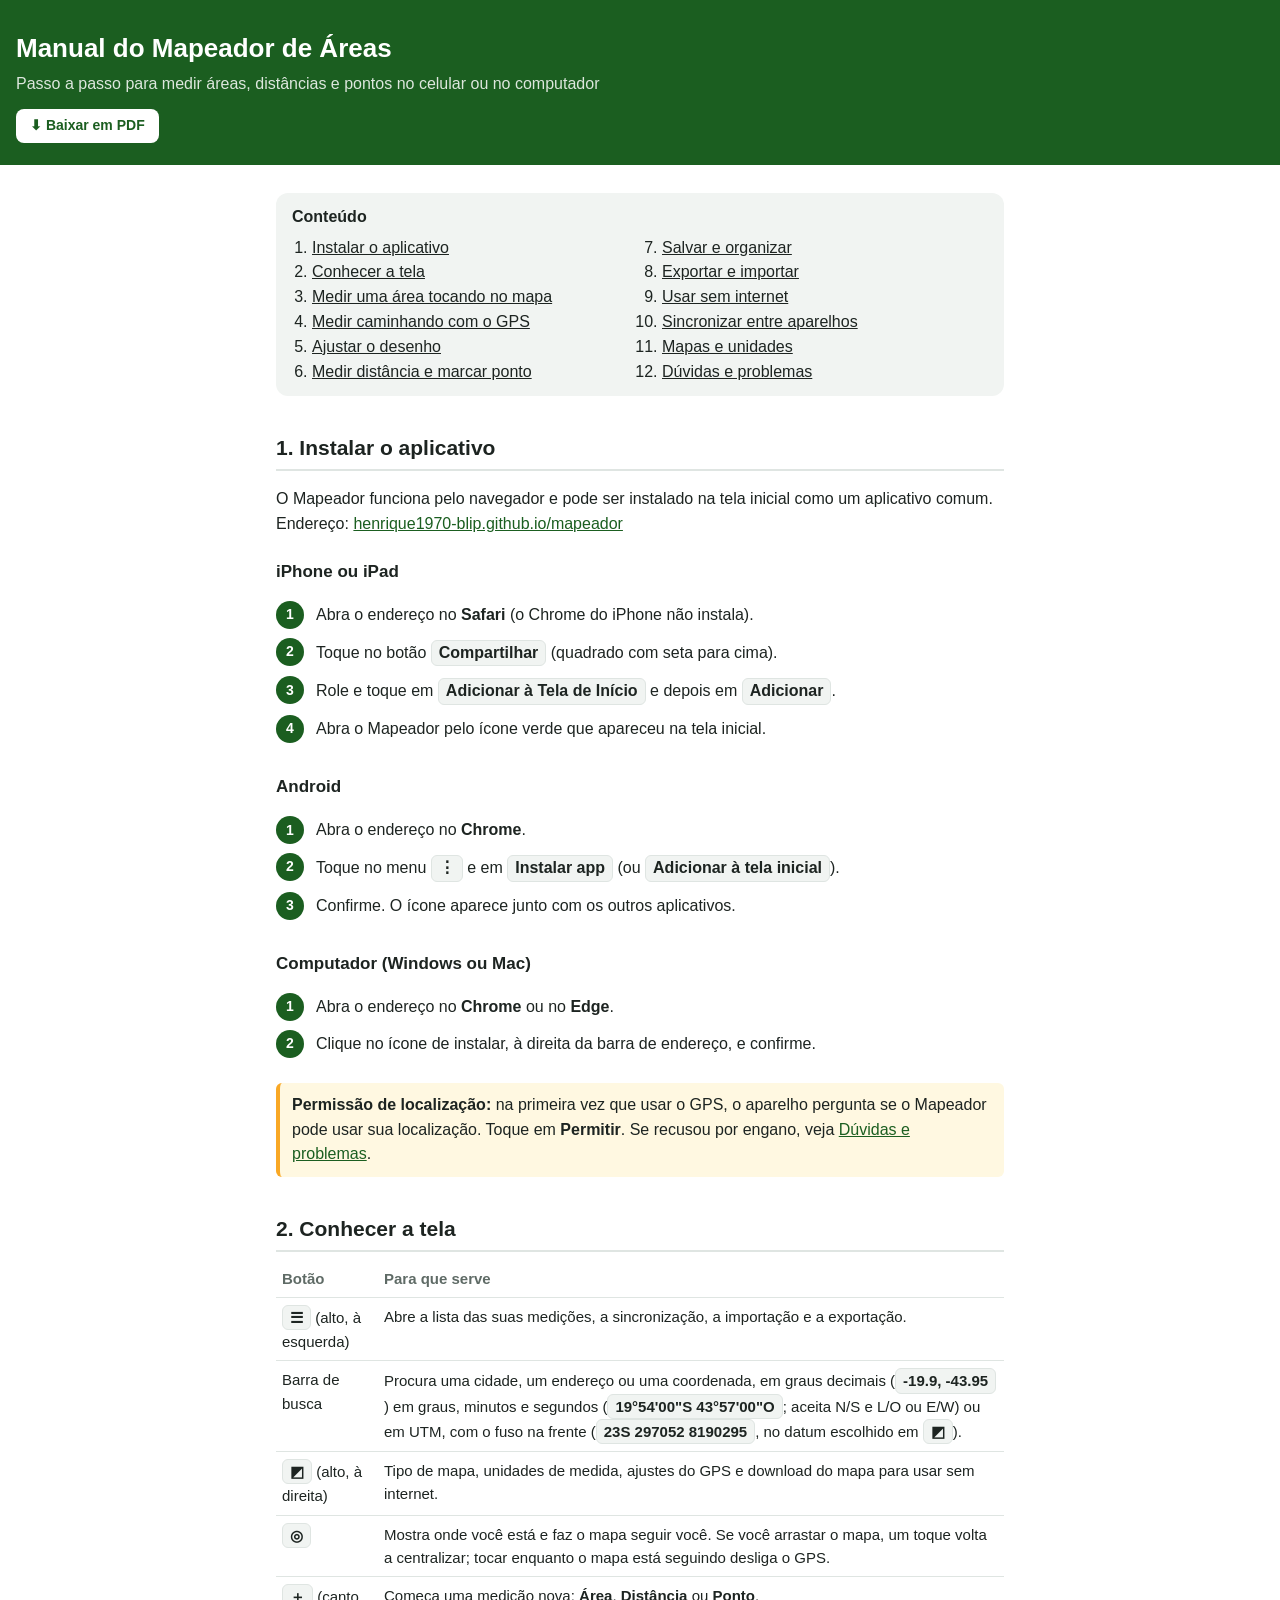
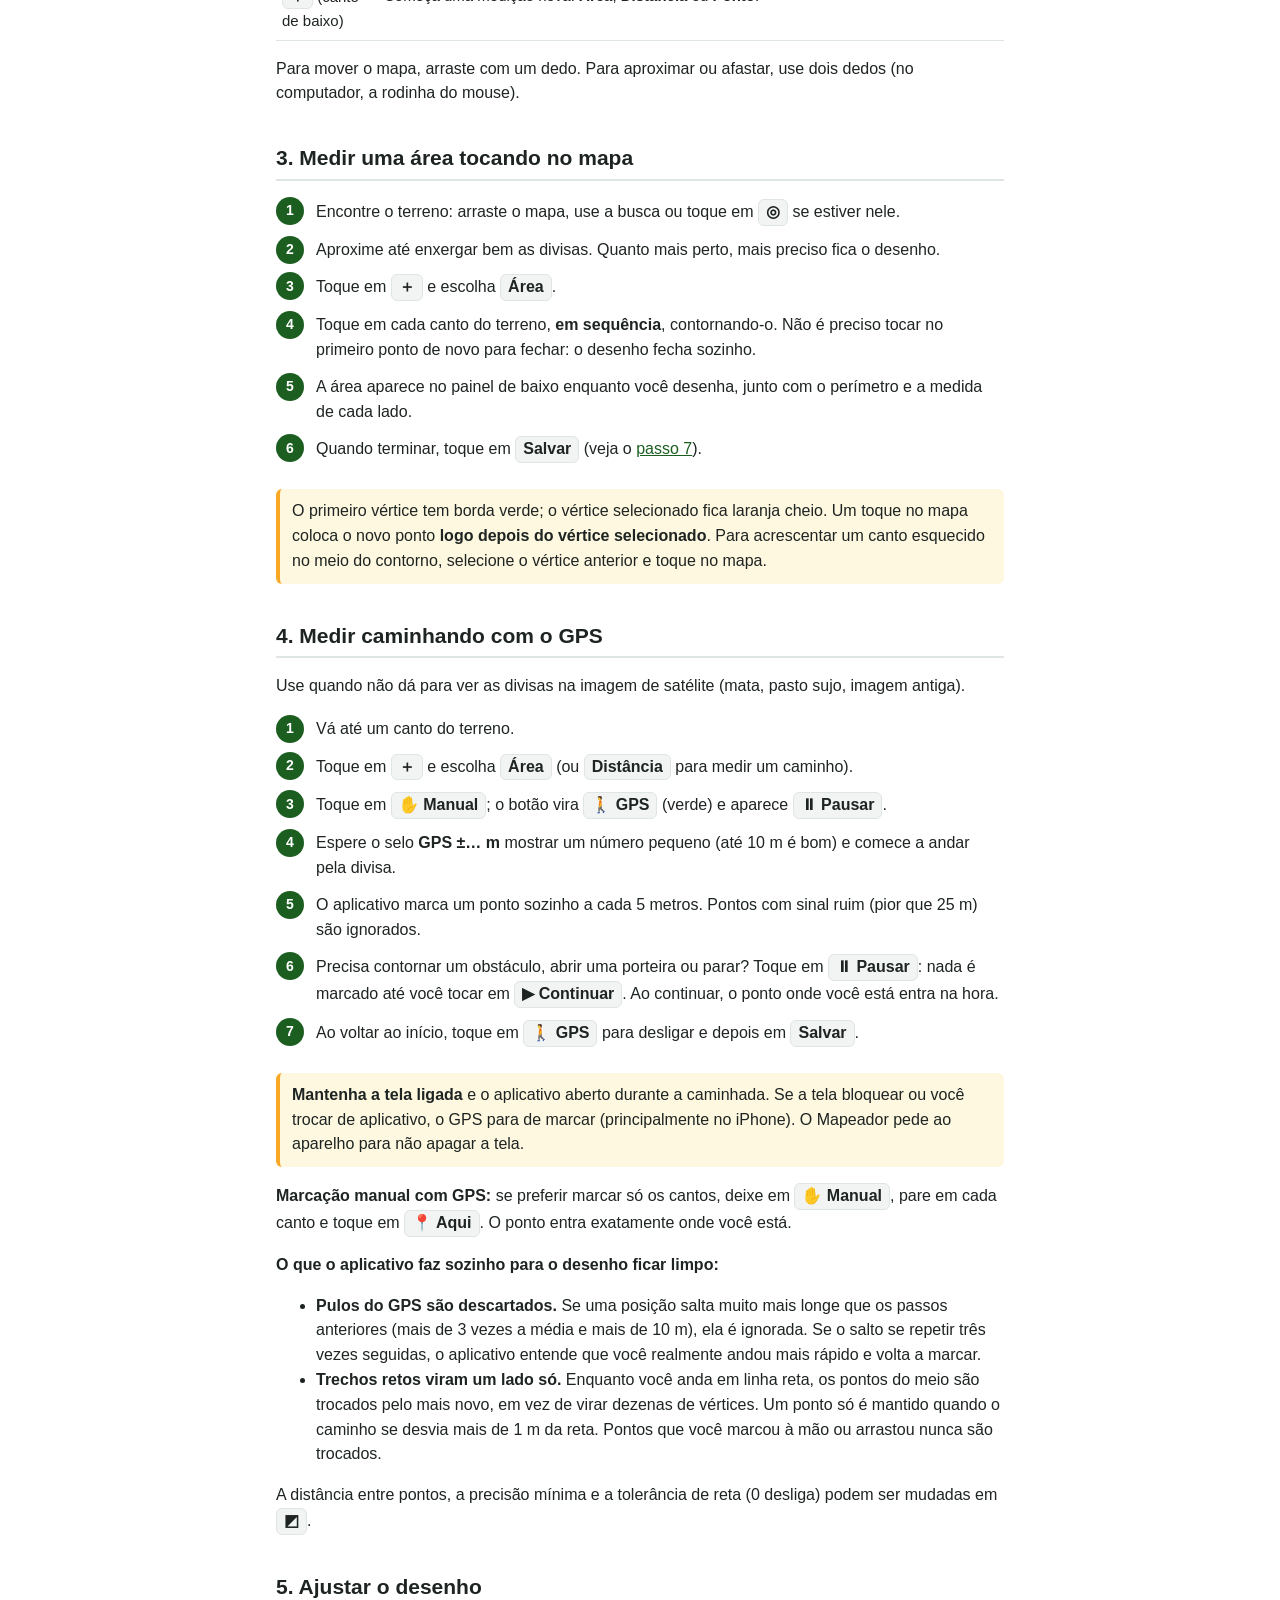
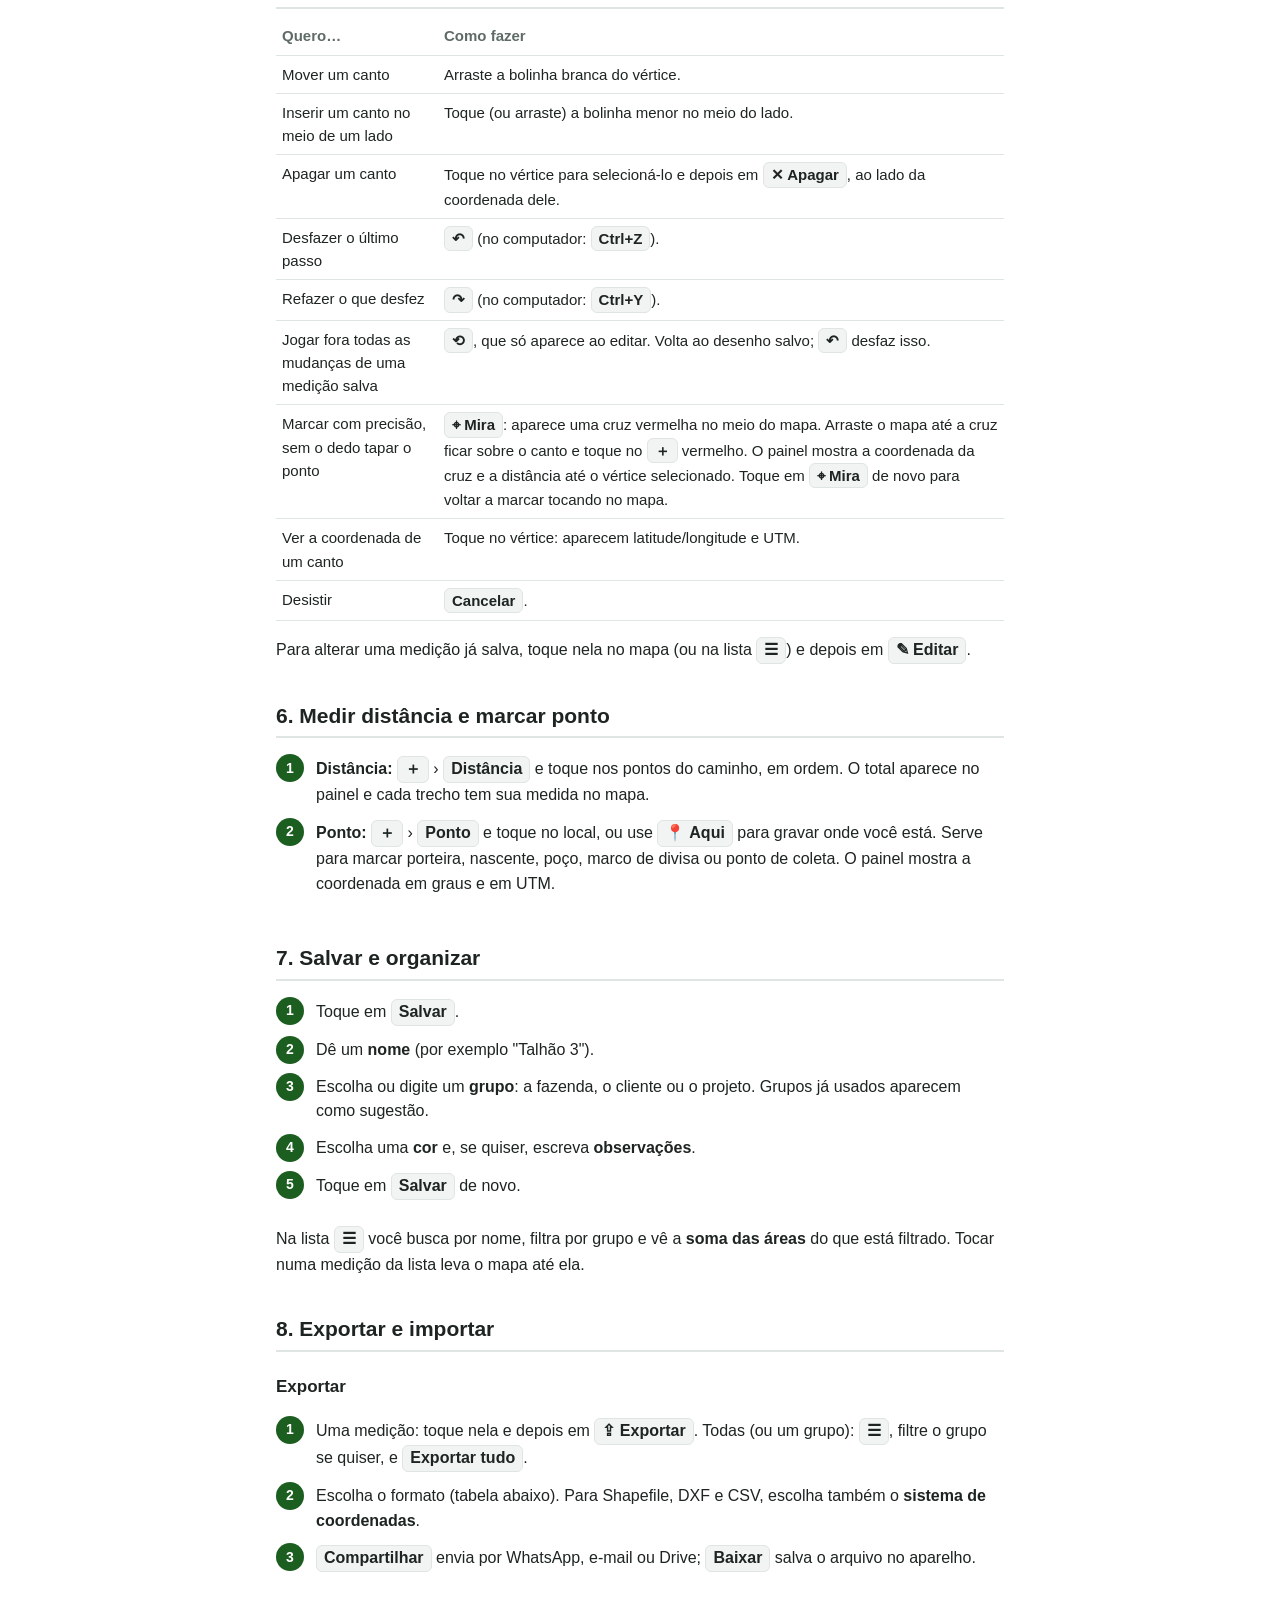
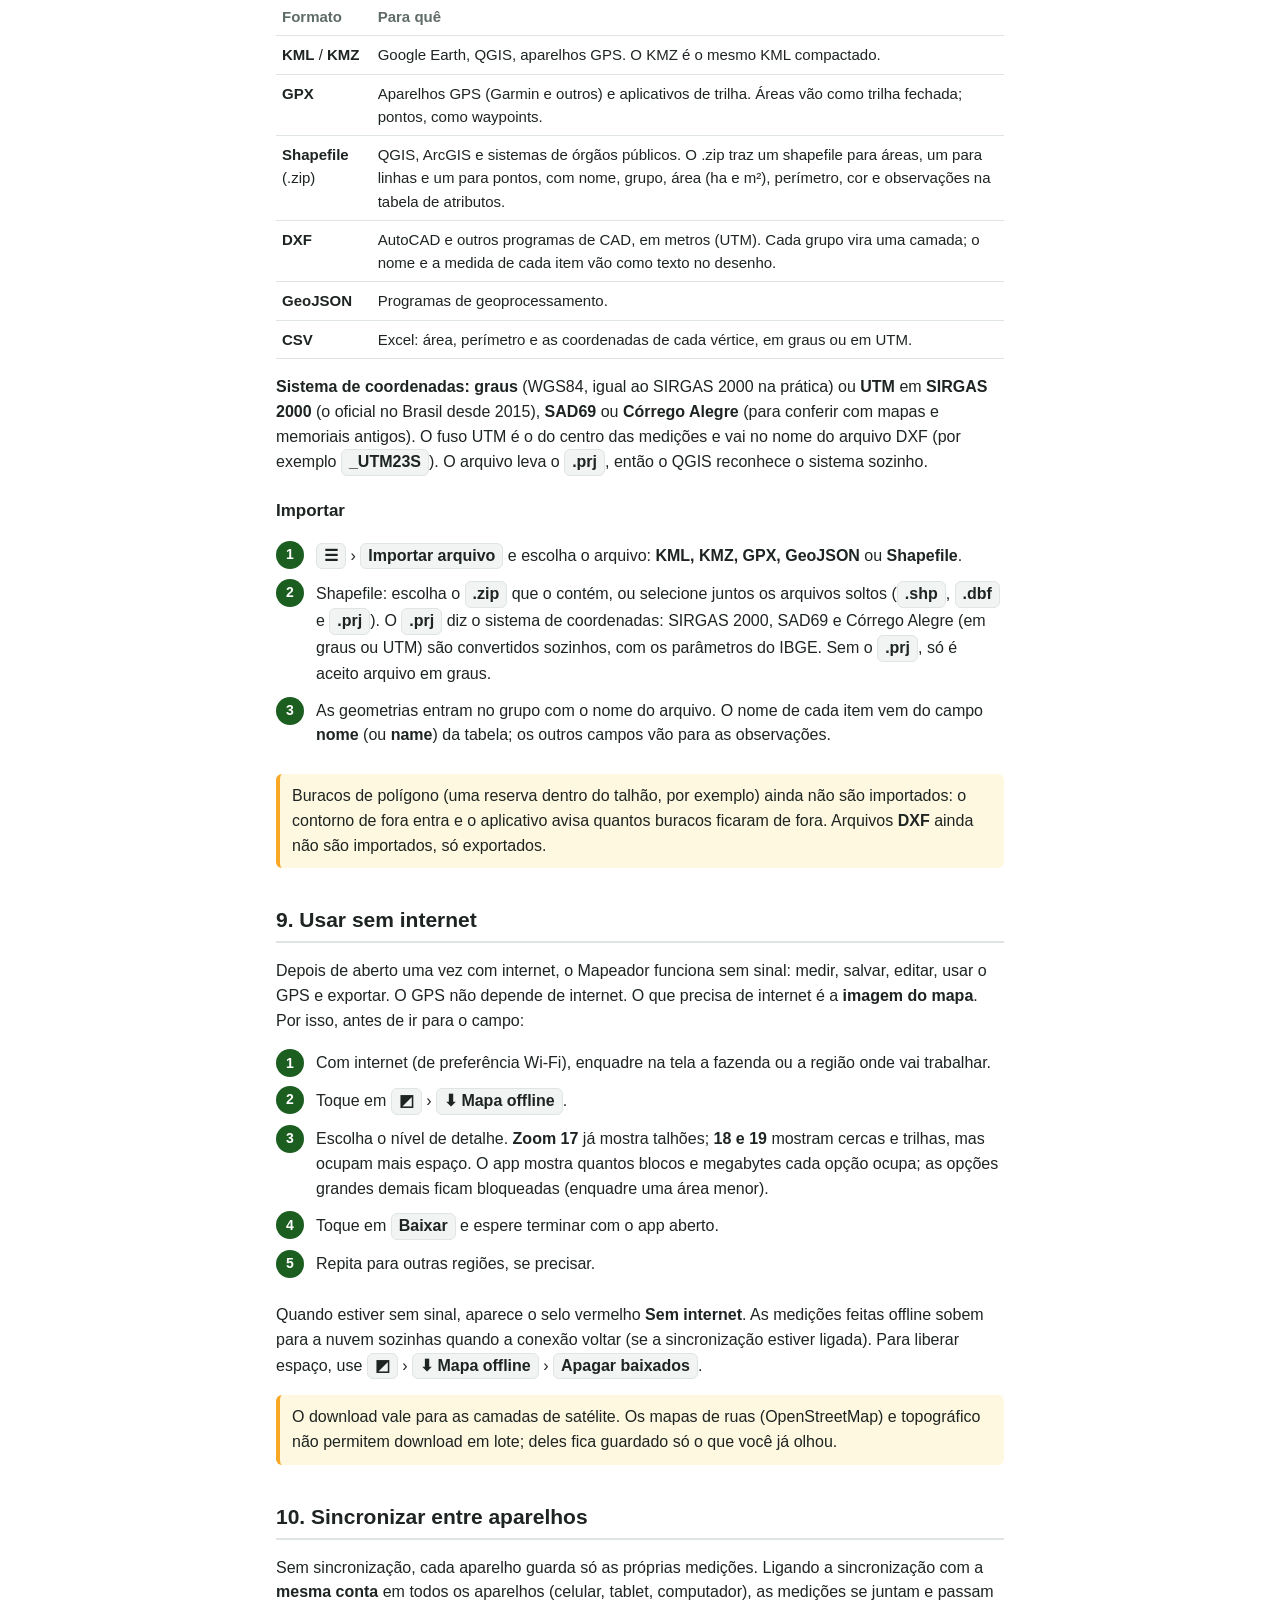
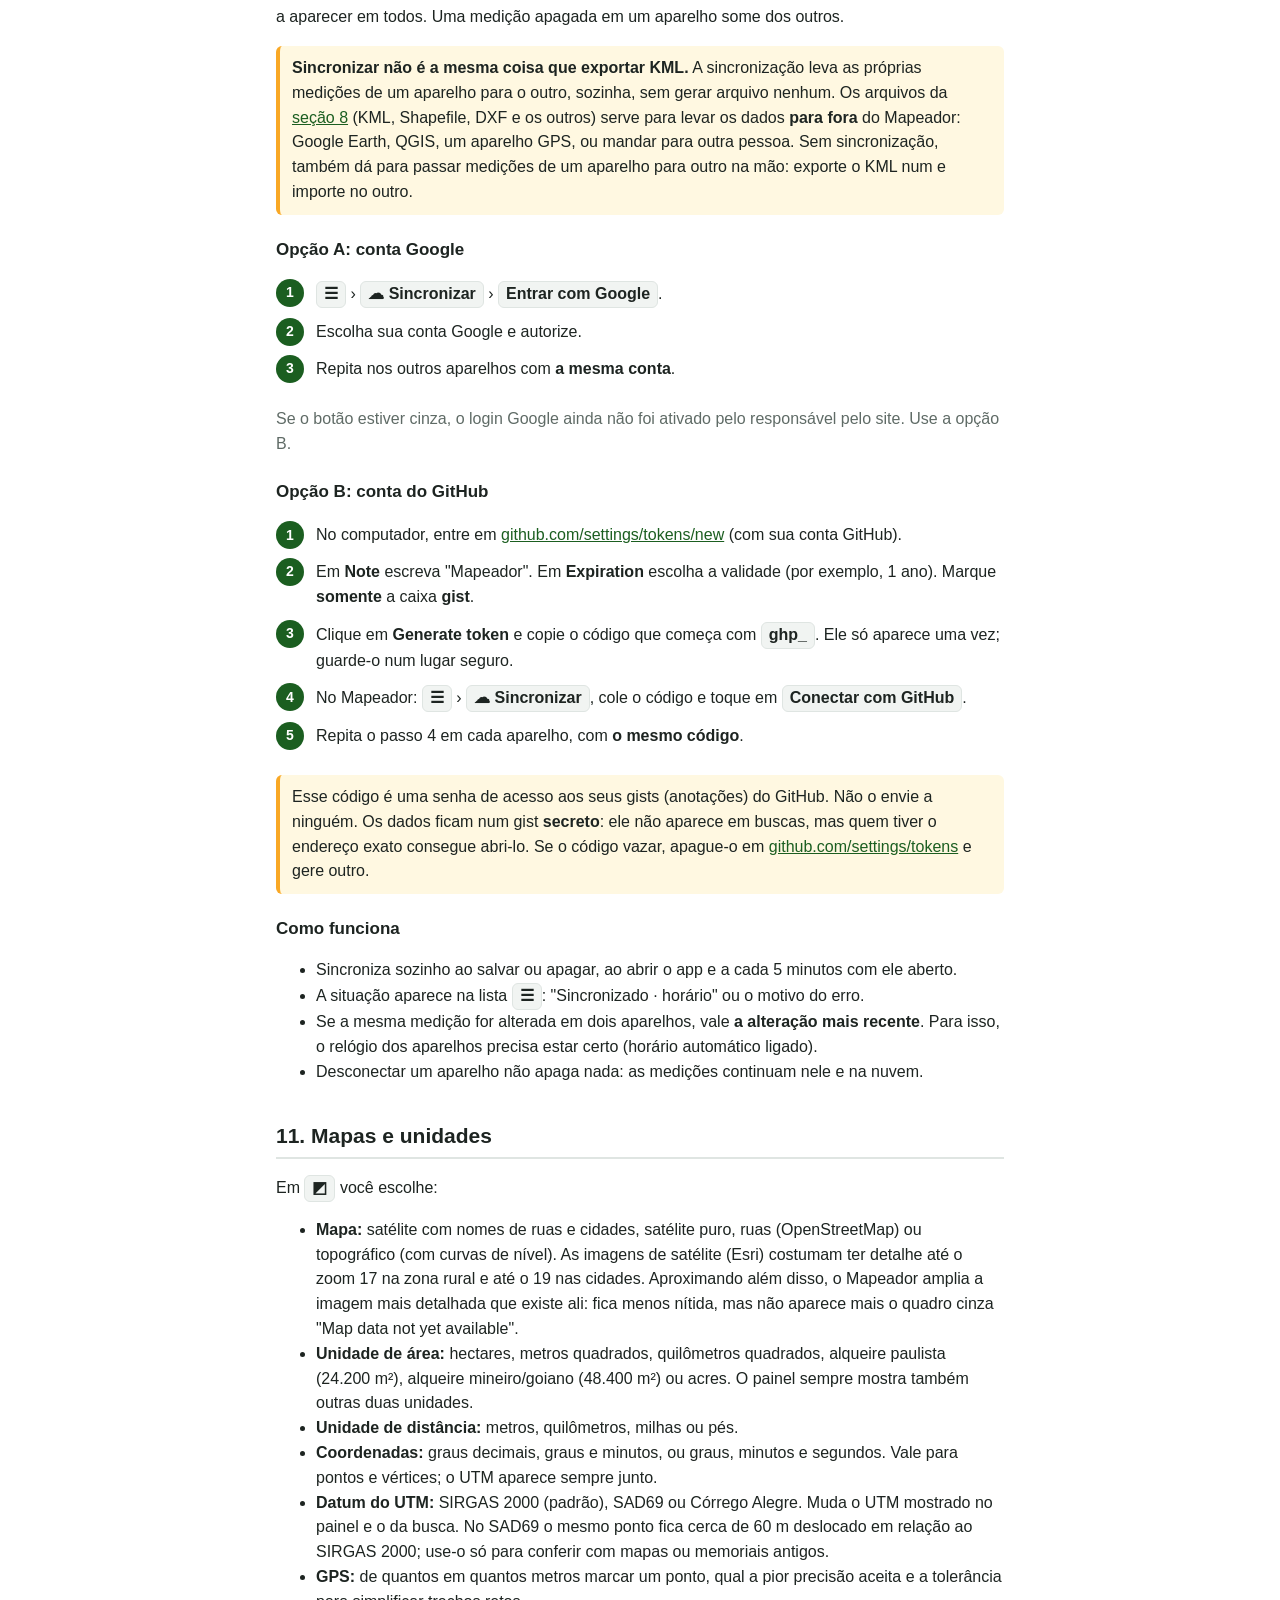
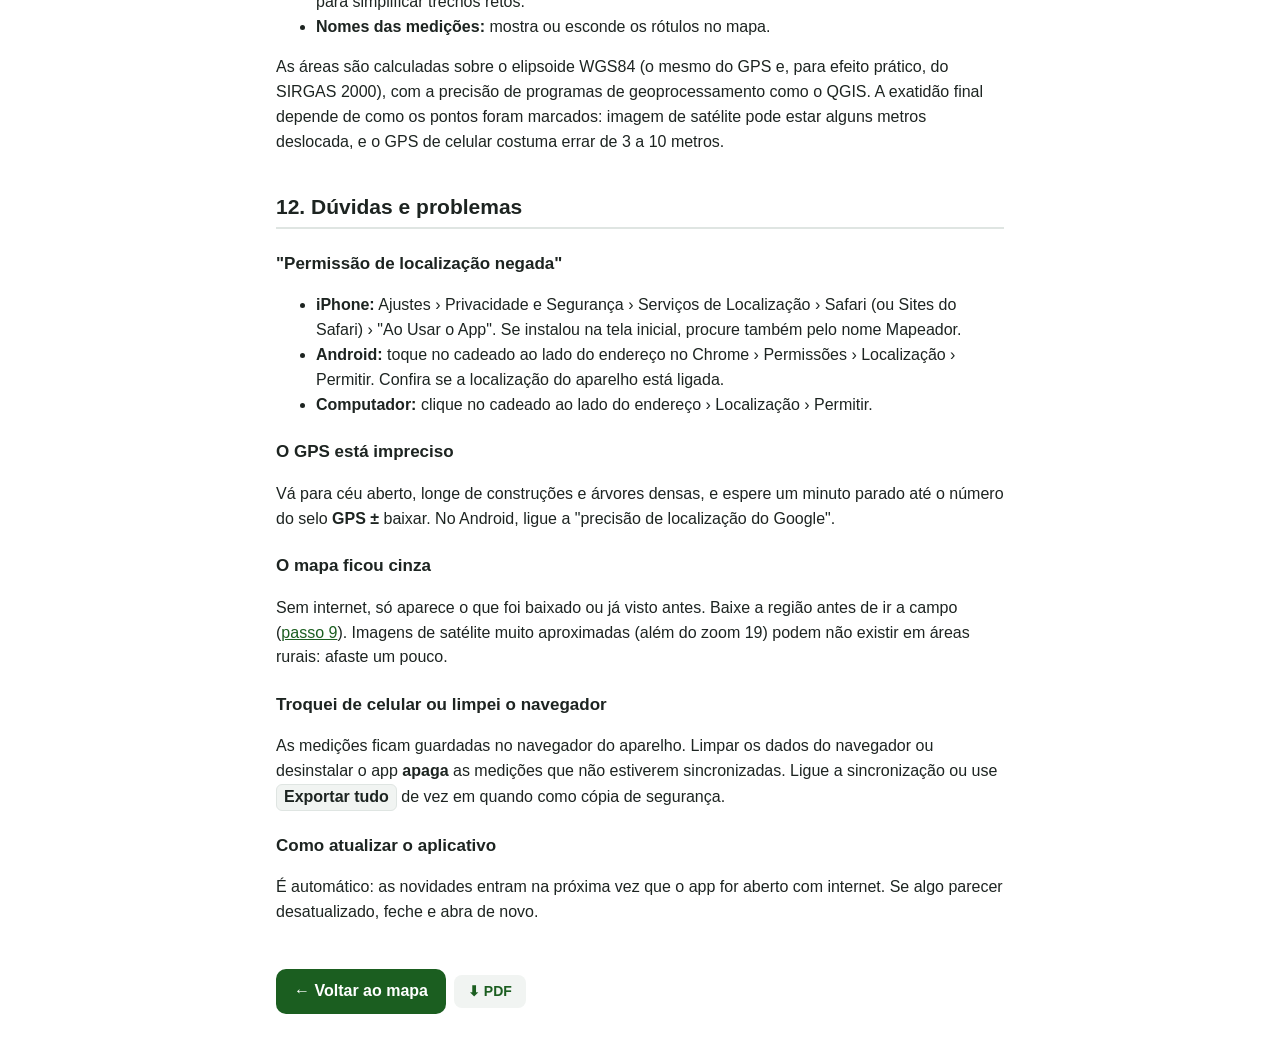
==== commit a5939142: "Grupo 2: KMZ, GPX, Shapefile e DXF sem servidor; SIRGAS 2000, SAD69 e Córrego Alegre - Importa KML, " ====
--- a/manual.html
+++ b/manual.html
@@ -108,7 +108,7 @@
 <table>
   <tr><th>Botão</th><th>Para que serve</th></tr>
   <tr><td><span class="k">☰</span> (alto, à esquerda)</td><td>Abre a lista das suas medições, a sincronização, a importação e a exportação.</td></tr>
-  <tr><td>Barra de busca</td><td>Procura uma cidade, um endereço ou uma coordenada, em graus decimais (<span class="k">-19.9, -43.95</span>) ou em graus, minutos e segundos (<span class="k">19°54'00"S 43°57'00"O</span>; aceita N/S e L/O ou E/W).</td></tr>
+  <tr><td>Barra de busca</td><td>Procura uma cidade, um endereço ou uma coordenada, em graus decimais (<span class="k">-19.9, -43.95</span>) em graus, minutos e segundos (<span class="k">19°54'00"S 43°57'00"O</span>; aceita N/S e L/O ou E/W) ou em UTM, com o fuso na frente (<span class="k">23S 297052 8190295</span>, no datum escolhido em <span class="k">◩</span>).</td></tr>
   <tr><td><span class="k">◩</span> (alto, à direita)</td><td>Tipo de mapa, unidades de medida, ajustes do GPS e download do mapa para usar sem internet.</td></tr>
   <tr><td><span class="k">◎</span></td><td>Mostra onde você está e faz o mapa seguir você. Se você arrastar o mapa, um toque volta a centralizar; tocar enquanto o mapa está seguindo desliga o GPS.</td></tr>
   <tr><td><span class="k">＋</span> (canto de baixo)</td><td>Começa uma medição nova: <b>Área</b>, <b>Distância</b> ou <b>Ponto</b>.</td></tr>
@@ -190,17 +190,35 @@
 <h3>Exportar</h3>
 <ol class="steps">
   <li>Uma medição: toque nela e depois em <span class="k">⇪ Exportar</span>. Todas (ou um grupo): <span class="k">☰</span>, filtre o grupo se quiser, e <span class="k">Exportar tudo</span>.</li>
-  <li>Escolha o formato:
-    <b>KML</b> (Google Earth, QGIS, aparelhos GPS),
-    <b>GeoJSON</b> (programas de geoprocessamento) ou
-    <b>CSV</b> (Excel, com área, perímetro e coordenadas).</li>
+  <li>Escolha o formato (tabela abaixo). Para Shapefile, DXF e CSV, escolha também o <b>sistema de coordenadas</b>.</li>
   <li><span class="k">Compartilhar</span> envia por WhatsApp, e-mail ou Drive; <span class="k">Baixar</span> salva o arquivo no aparelho.</li>
 </ol>
+<table>
+  <tr><th>Formato</th><th>Para quê</th></tr>
+  <tr><td><b>KML</b> / <b>KMZ</b></td><td>Google Earth, QGIS, aparelhos GPS. O KMZ é o mesmo KML compactado.</td></tr>
+  <tr><td><b>GPX</b></td><td>Aparelhos GPS (Garmin e outros) e aplicativos de trilha. Áreas vão como trilha fechada; pontos, como waypoints.</td></tr>
+  <tr><td><b>Shapefile</b> (.zip)</td><td>QGIS, ArcGIS e sistemas de órgãos públicos. O .zip traz um shapefile para áreas, um para linhas e um para pontos,
+  com nome, grupo, área (ha e m²), perímetro, cor e observações na tabela de atributos.</td></tr>
+  <tr><td><b>DXF</b></td><td>AutoCAD e outros programas de CAD, em metros (UTM). Cada grupo vira uma camada; o nome e a medida de cada item vão como texto no desenho.</td></tr>
+  <tr><td><b>GeoJSON</b></td><td>Programas de geoprocessamento.</td></tr>
+  <tr><td><b>CSV</b></td><td>Excel: área, perímetro e as coordenadas de cada vértice, em graus ou em UTM.</td></tr>
+</table>
+<p><b>Sistema de coordenadas:</b> <b>graus</b> (WGS84, igual ao SIRGAS 2000 na prática) ou <b>UTM</b> em
+<b>SIRGAS 2000</b> (o oficial no Brasil desde 2015), <b>SAD69</b> ou <b>Córrego Alegre</b> (para conferir com mapas e
+memoriais antigos). O fuso UTM é o do centro das medições e vai no nome do arquivo DXF (por exemplo <span class="k">_UTM23S</span>).
+O arquivo leva o <span class="k">.prj</span>, então o QGIS reconhece o sistema sozinho.</p>
 <h3>Importar</h3>
 <ol class="steps">
-  <li><span class="k">☰</span> › <span class="k">Importar KML/GeoJSON</span> e escolha o arquivo.</li>
-  <li>As geometrias entram no grupo com o nome do arquivo. Arquivos <b>KMZ</b> precisam ser descompactados antes (dentro deles há um KML).</li>
-</ol>
+  <li><span class="k">☰</span> › <span class="k">Importar arquivo</span> e escolha o arquivo: <b>KML, KMZ, GPX, GeoJSON</b> ou <b>Shapefile</b>.</li>
+  <li>Shapefile: escolha o <span class="k">.zip</span> que o contém, ou selecione juntos os arquivos soltos
+  (<span class="k">.shp</span>, <span class="k">.dbf</span> e <span class="k">.prj</span>). O <span class="k">.prj</span> diz o sistema de coordenadas:
+  SIRGAS 2000, SAD69 e Córrego Alegre (em graus ou UTM) são convertidos sozinhos, com os parâmetros do IBGE. Sem o <span class="k">.prj</span>,
+  só é aceito arquivo em graus.</li>
+  <li>As geometrias entram no grupo com o nome do arquivo. O nome de cada item vem do campo <b>nome</b> (ou <b>name</b>) da tabela;
+  os outros campos vão para as observações.</li>
+</ol>
+<div class="note">Buracos de polígono (uma reserva dentro do talhão, por exemplo) ainda não são importados: o contorno de fora entra
+e o aplicativo avisa quantos buracos ficaram de fora. Arquivos <b>DXF</b> ainda não são importados, só exportados.</div>
 
 <h2 id="offline">9. Usar sem internet</h2>
 <p>Depois de aberto uma vez com internet, o Mapeador funciona sem sinal: medir, salvar, editar, usar o GPS e exportar.
@@ -224,7 +242,7 @@
 os aparelhos (celular, tablet, computador), as medições se juntam e passam a aparecer em todos. Uma medição apagada
 em um aparelho some dos outros.</p>
 <div class="note"><b>Sincronizar não é a mesma coisa que exportar KML.</b> A sincronização leva as próprias medições de
-um aparelho para o outro, sozinha, sem gerar arquivo nenhum. O KML (e o GeoJSON e o CSV) da <a href="#exportar">seção 8</a>
+um aparelho para o outro, sozinha, sem gerar arquivo nenhum. Os arquivos da <a href="#exportar">seção 8</a> (KML, Shapefile, DXF e os outros)
 serve para levar os dados <b>para fora</b> do Mapeador: Google Earth, QGIS, um aparelho GPS, ou mandar para outra pessoa.
 Sem sincronização, também dá para passar medições de um aparelho para outro na mão: exporte o KML num e importe no outro.</div>
 
@@ -266,6 +284,8 @@
   <li><b>Unidade de área:</b> hectares, metros quadrados, quilômetros quadrados, alqueire paulista (24.200 m²), alqueire mineiro/goiano (48.400 m²) ou acres. O painel sempre mostra também outras duas unidades.</li>
   <li><b>Unidade de distância:</b> metros, quilômetros, milhas ou pés.</li>
   <li><b>Coordenadas:</b> graus decimais, graus e minutos, ou graus, minutos e segundos. Vale para pontos e vértices; o UTM aparece sempre junto.</li>
+  <li><b>Datum do UTM:</b> SIRGAS 2000 (padrão), SAD69 ou Córrego Alegre. Muda o UTM mostrado no painel e o da busca. No SAD69 o mesmo
+  ponto fica cerca de 60 m deslocado em relação ao SIRGAS 2000; use-o só para conferir com mapas ou memoriais antigos.</li>
   <li><b>GPS:</b> de quantos em quantos metros marcar um ponto, qual a pior precisão aceita e a tolerância para simplificar trechos retos.</li>
   <li><b>Nomes das medições:</b> mostra ou esconde os rótulos no mapa.</li>
 </ul>
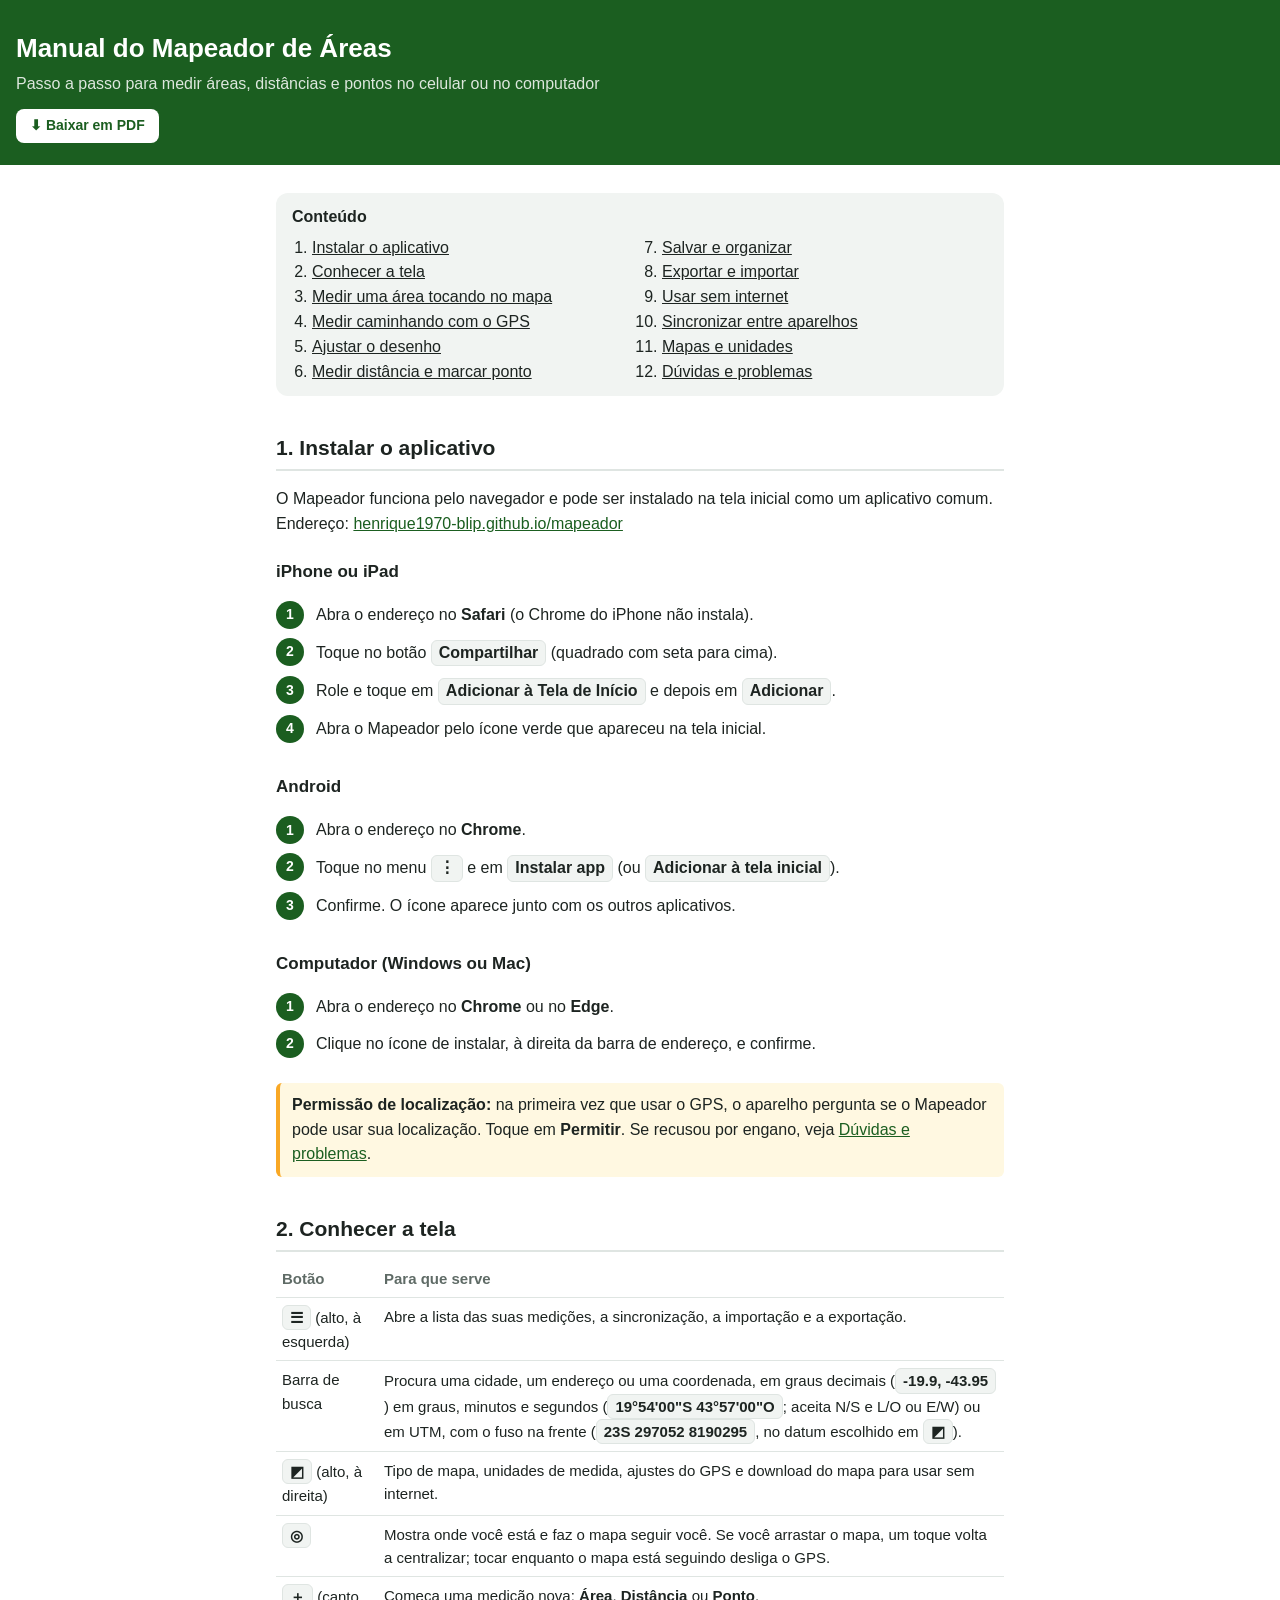
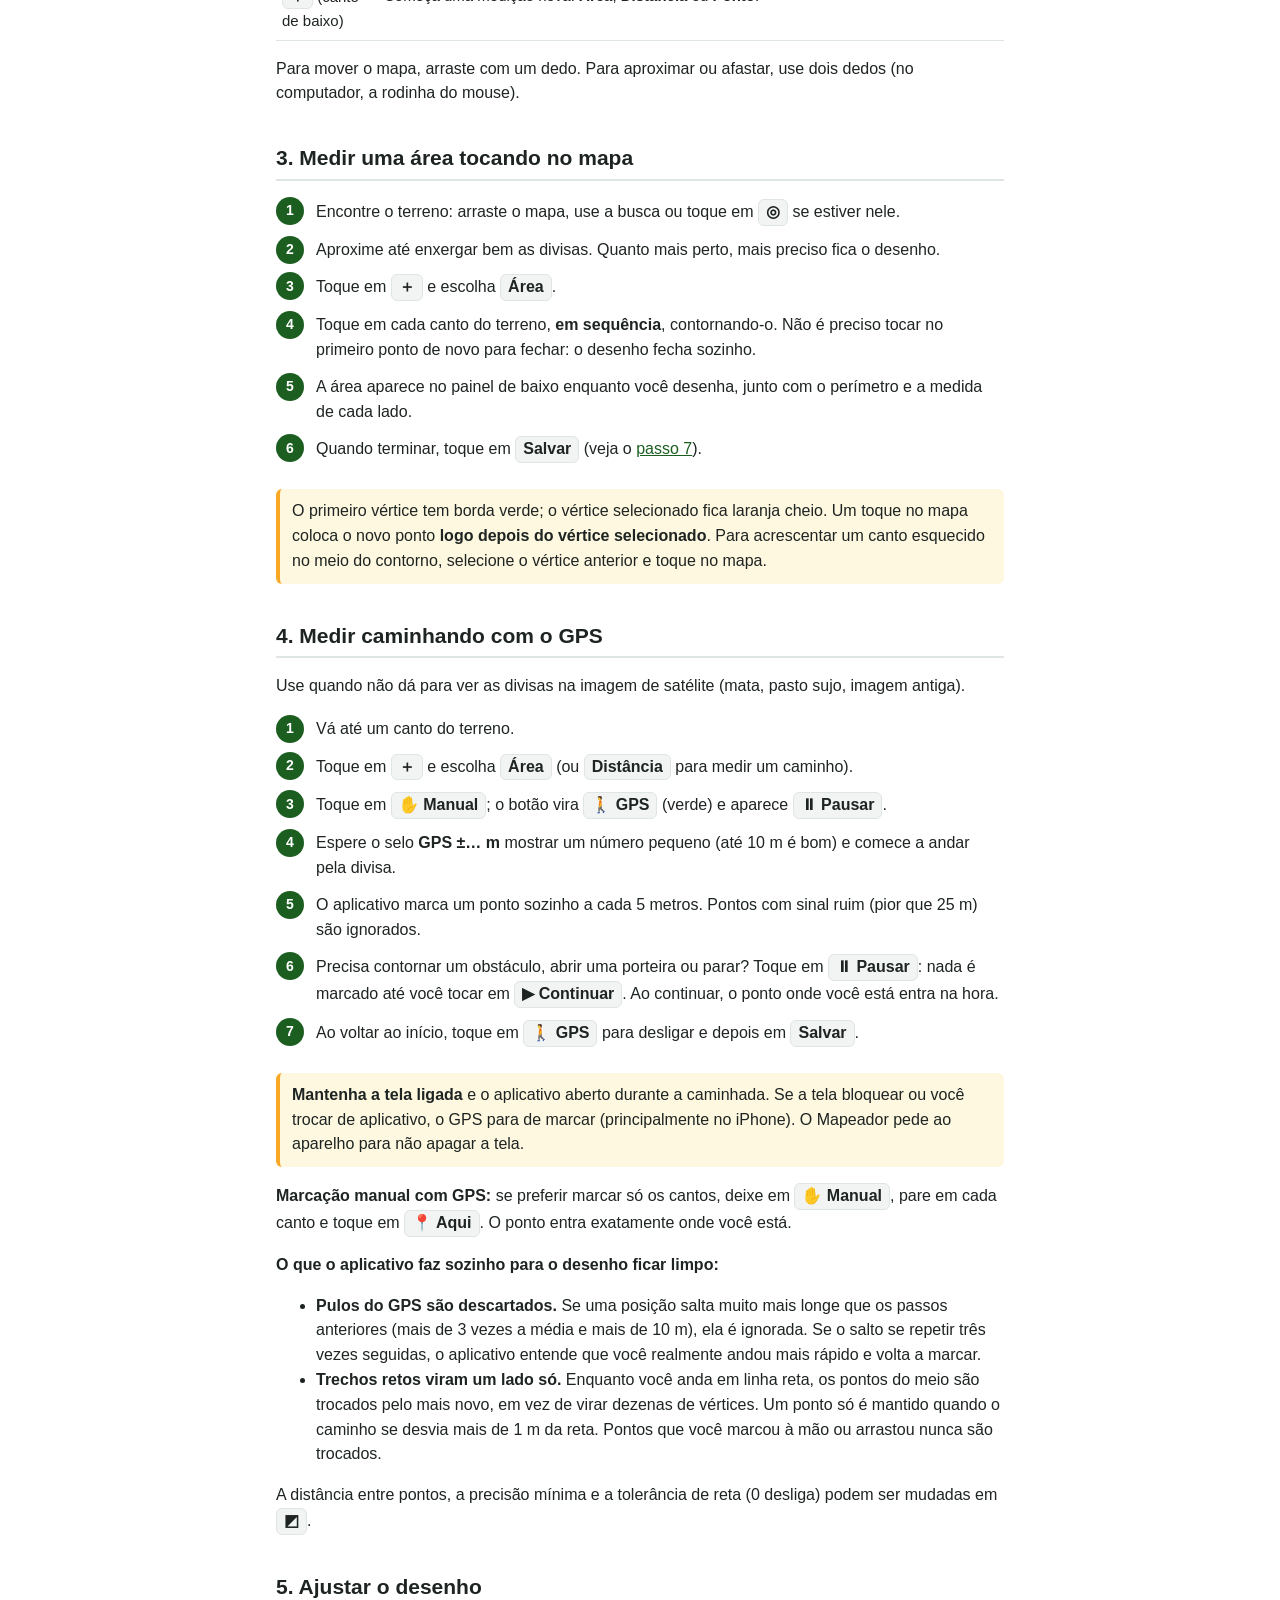
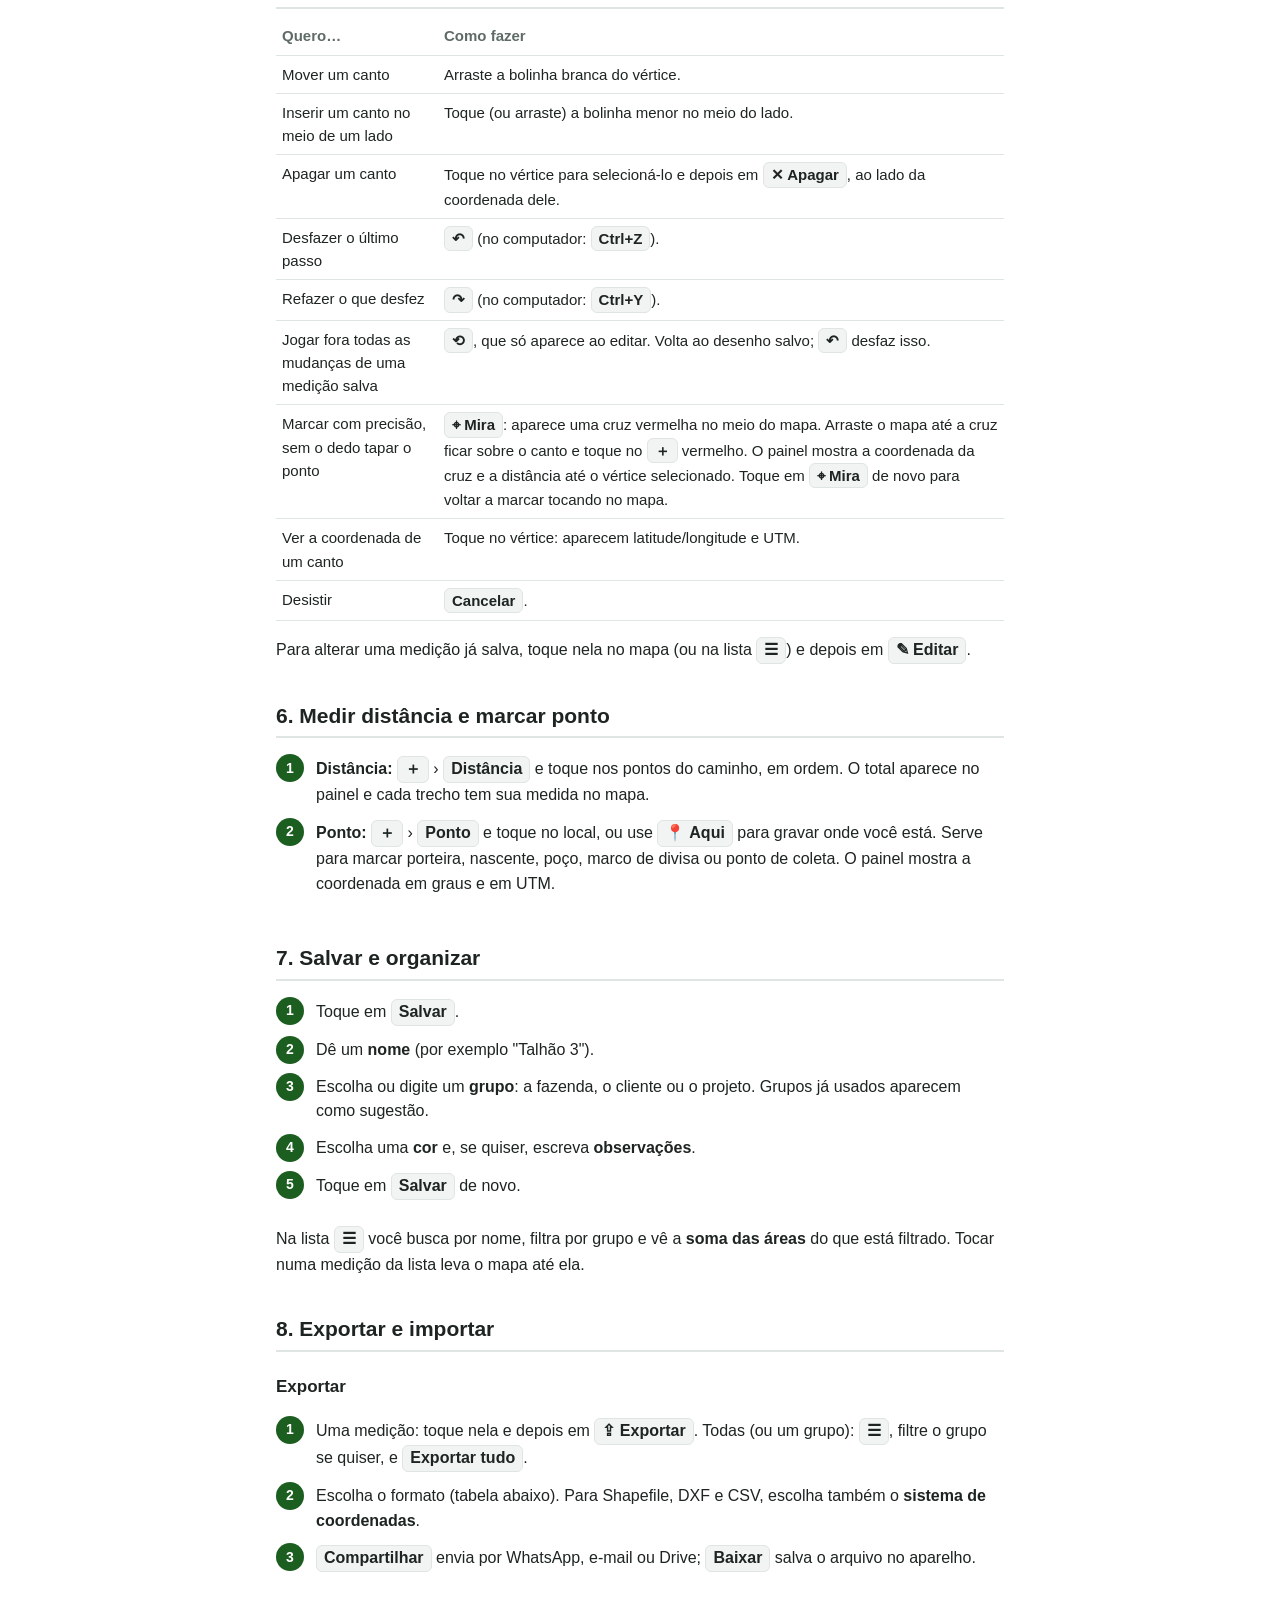
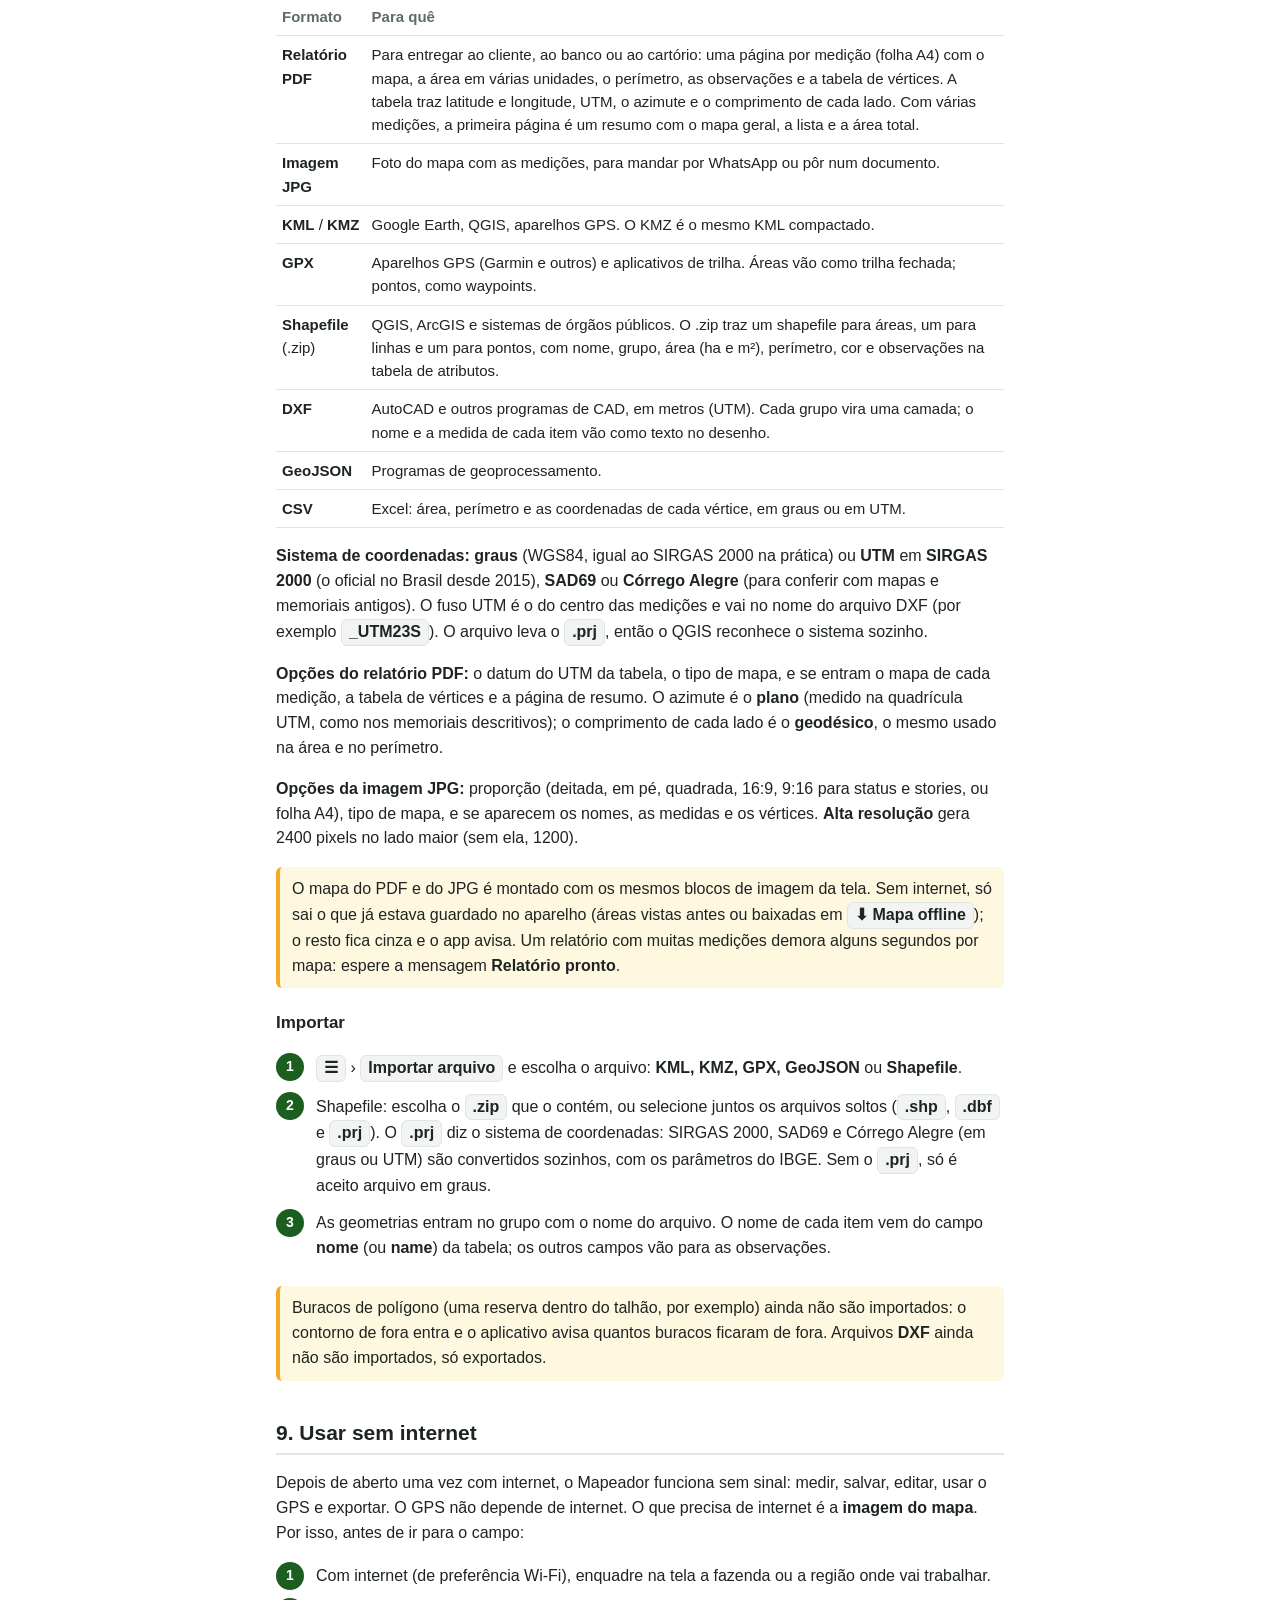
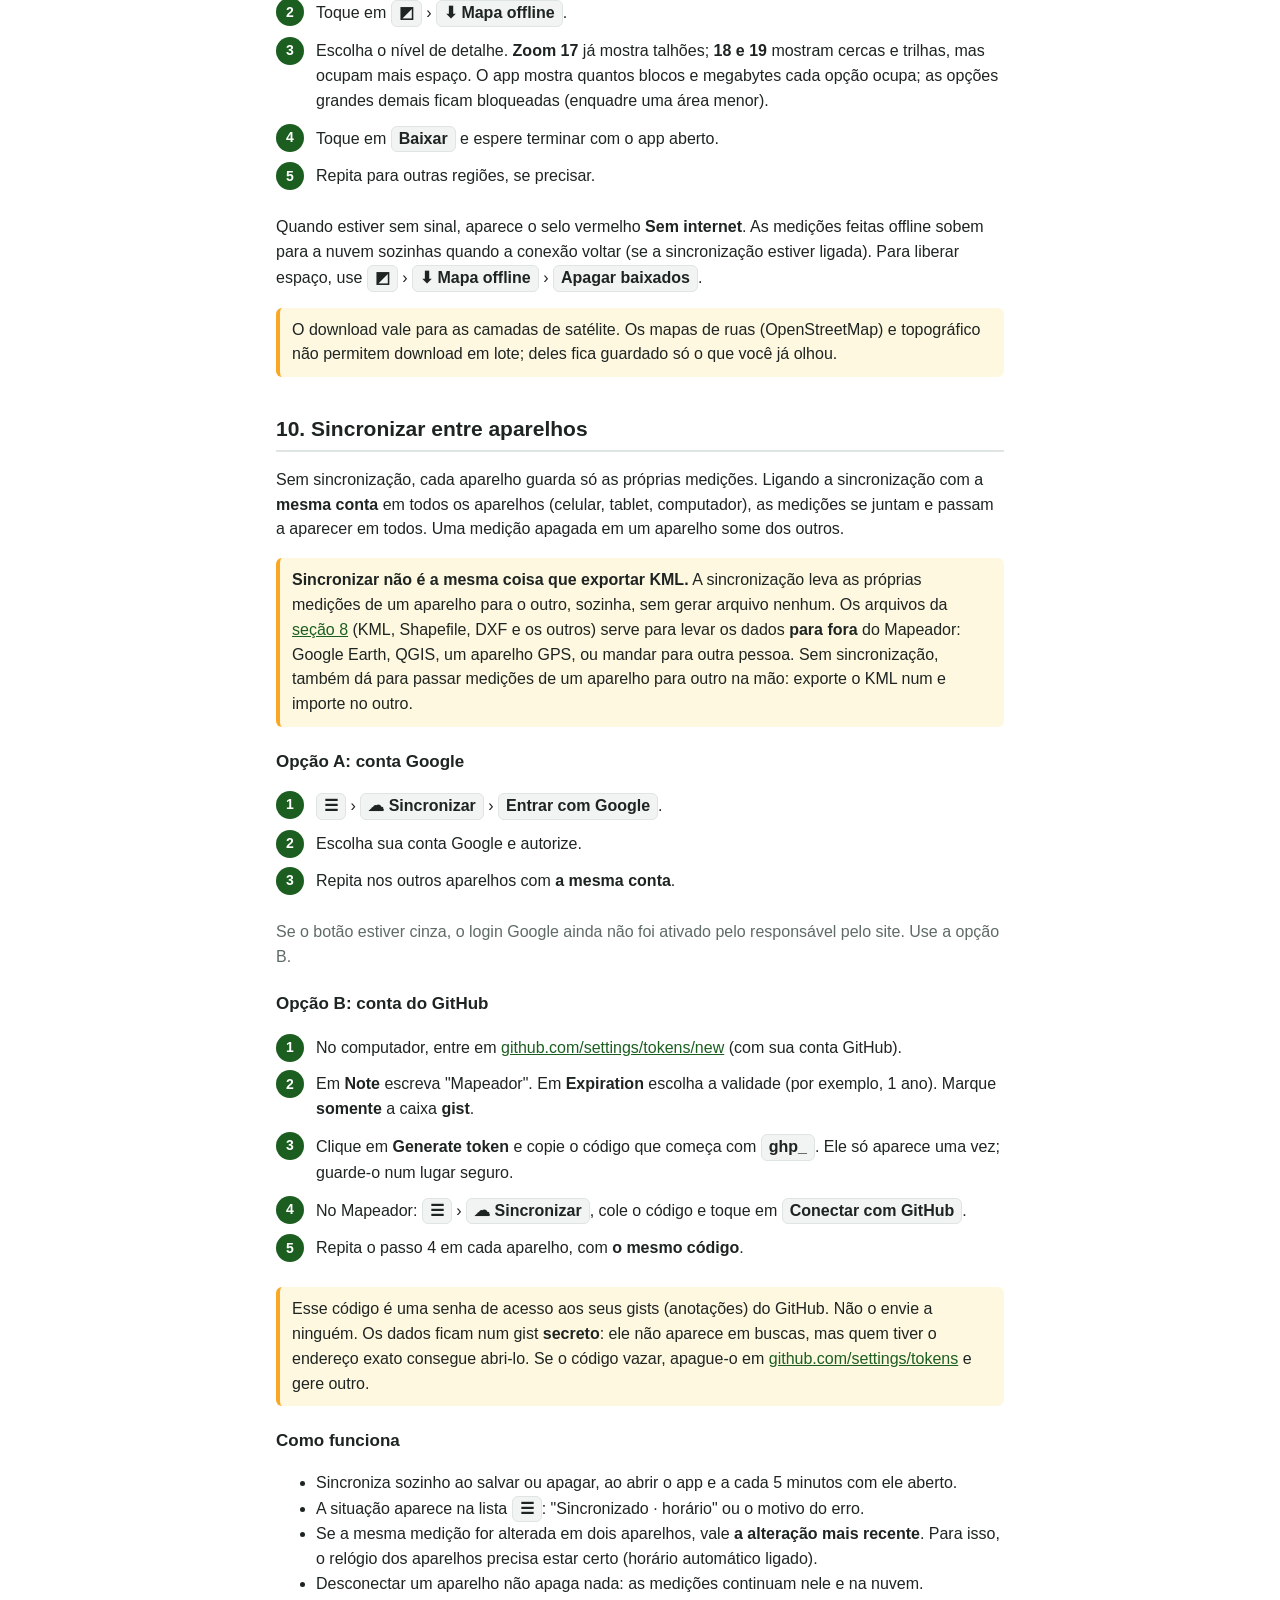
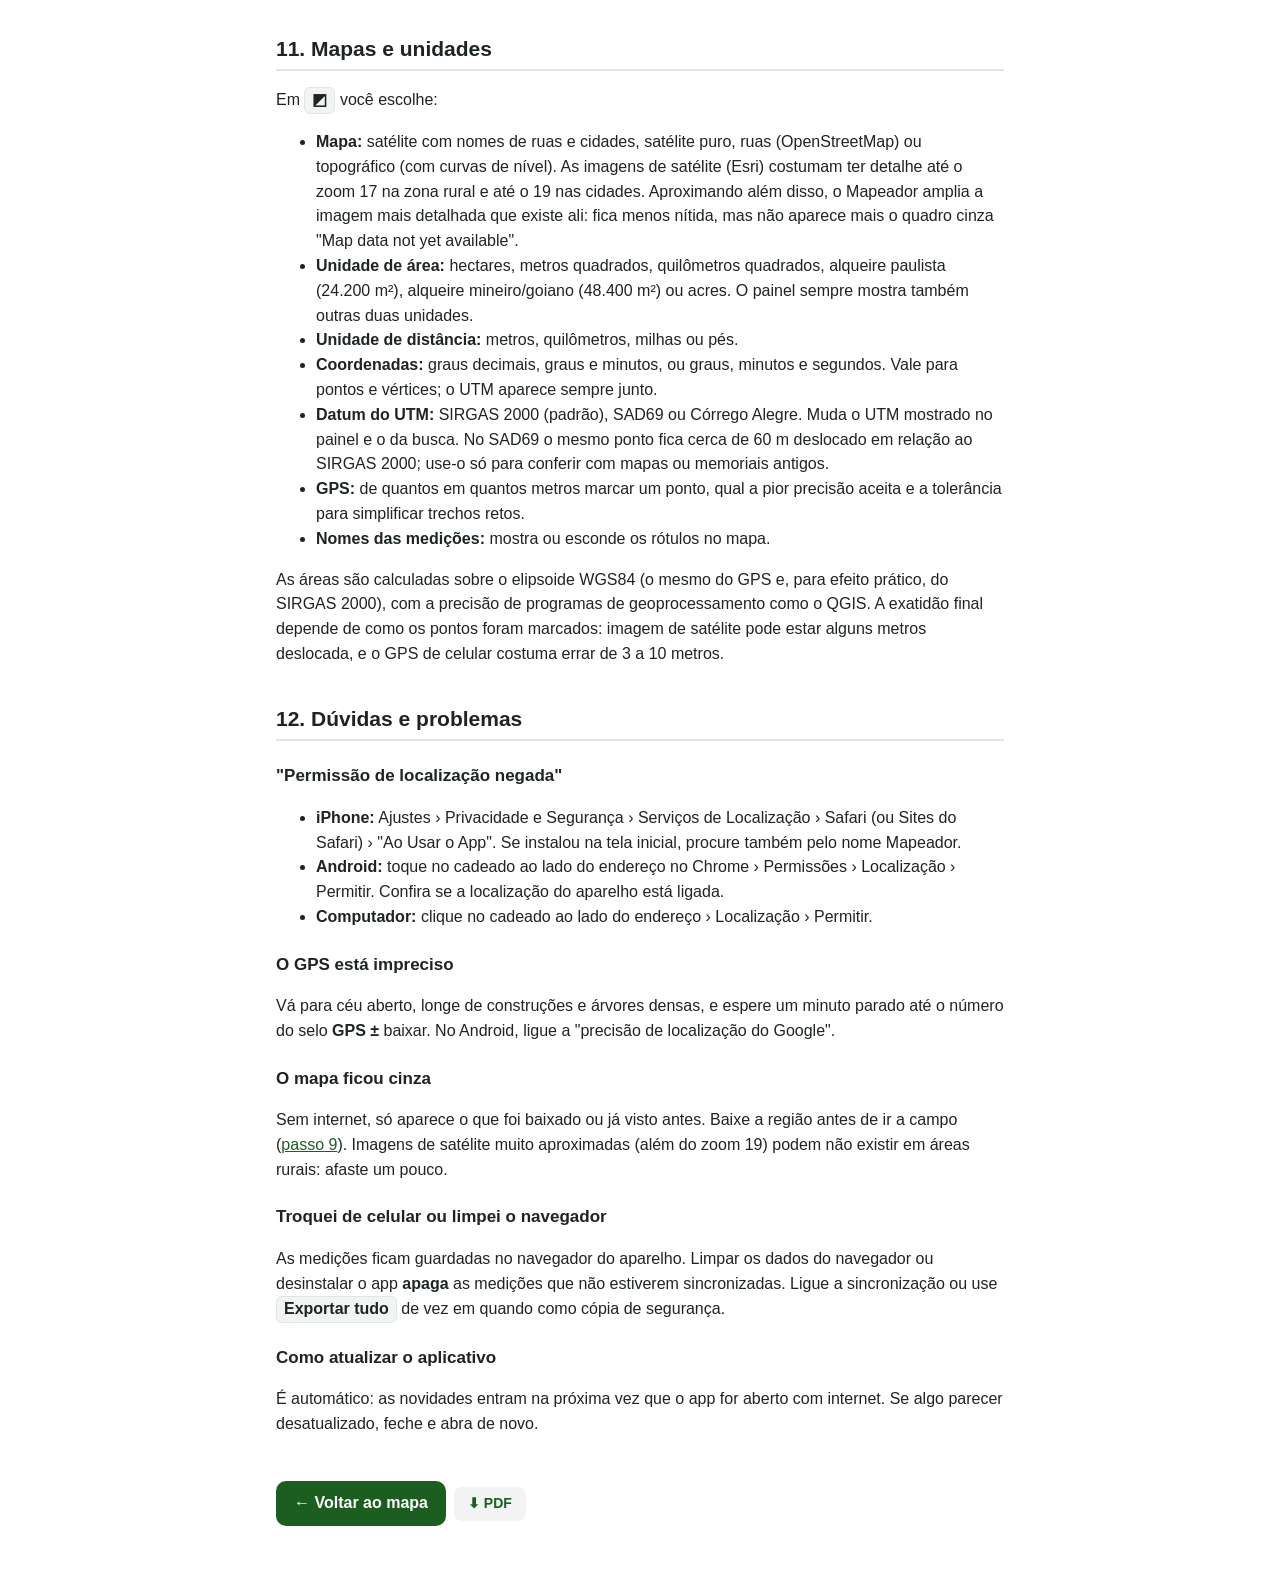
==== commit 909f881b: "Grupo 3: relatório PDF e imagem JPG do mapa - Relatório PDF A4 gerado no aparelho (pdfdoc.js, sem bi" ====
--- a/manual.html
+++ b/manual.html
@@ -195,6 +195,10 @@
 </ol>
 <table>
   <tr><th>Formato</th><th>Para quê</th></tr>
+  <tr><td><b>Relatório PDF</b></td><td>Para entregar ao cliente, ao banco ou ao cartório: uma página por medição (folha A4) com o mapa,
+  a área em várias unidades, o perímetro, as observações e a tabela de vértices. A tabela traz latitude e longitude, UTM, o
+  azimute e o comprimento de cada lado. Com várias medições, a primeira página é um resumo com o mapa geral, a lista e a área total.</td></tr>
+  <tr><td><b>Imagem JPG</b></td><td>Foto do mapa com as medições, para mandar por WhatsApp ou pôr num documento.</td></tr>
   <tr><td><b>KML</b> / <b>KMZ</b></td><td>Google Earth, QGIS, aparelhos GPS. O KMZ é o mesmo KML compactado.</td></tr>
   <tr><td><b>GPX</b></td><td>Aparelhos GPS (Garmin e outros) e aplicativos de trilha. Áreas vão como trilha fechada; pontos, como waypoints.</td></tr>
   <tr><td><b>Shapefile</b> (.zip)</td><td>QGIS, ArcGIS e sistemas de órgãos públicos. O .zip traz um shapefile para áreas, um para linhas e um para pontos,
@@ -207,6 +211,14 @@
 <b>SIRGAS 2000</b> (o oficial no Brasil desde 2015), <b>SAD69</b> ou <b>Córrego Alegre</b> (para conferir com mapas e
 memoriais antigos). O fuso UTM é o do centro das medições e vai no nome do arquivo DXF (por exemplo <span class="k">_UTM23S</span>).
 O arquivo leva o <span class="k">.prj</span>, então o QGIS reconhece o sistema sozinho.</p>
+<p><b>Opções do relatório PDF:</b> o datum do UTM da tabela, o tipo de mapa, e se entram o mapa de cada medição, a tabela
+de vértices e a página de resumo. O azimute é o <b>plano</b> (medido na quadrícula UTM, como nos memoriais descritivos);
+o comprimento de cada lado é o <b>geodésico</b>, o mesmo usado na área e no perímetro.</p>
+<p><b>Opções da imagem JPG:</b> proporção (deitada, em pé, quadrada, 16:9, 9:16 para status e stories, ou folha A4), tipo de
+mapa, e se aparecem os nomes, as medidas e os vértices. <b>Alta resolução</b> gera 2400 pixels no lado maior (sem ela, 1200).</p>
+<div class="note">O mapa do PDF e do JPG é montado com os mesmos blocos de imagem da tela. Sem internet, só sai o que já estava
+guardado no aparelho (áreas vistas antes ou baixadas em <span class="k">⬇ Mapa offline</span>); o resto fica cinza e o app avisa.
+Um relatório com muitas medições demora alguns segundos por mapa: espere a mensagem <b>Relatório pronto</b>.</div>
 <h3>Importar</h3>
 <ol class="steps">
   <li><span class="k">☰</span> › <span class="k">Importar arquivo</span> e escolha o arquivo: <b>KML, KMZ, GPX, GeoJSON</b> ou <b>Shapefile</b>.</li>
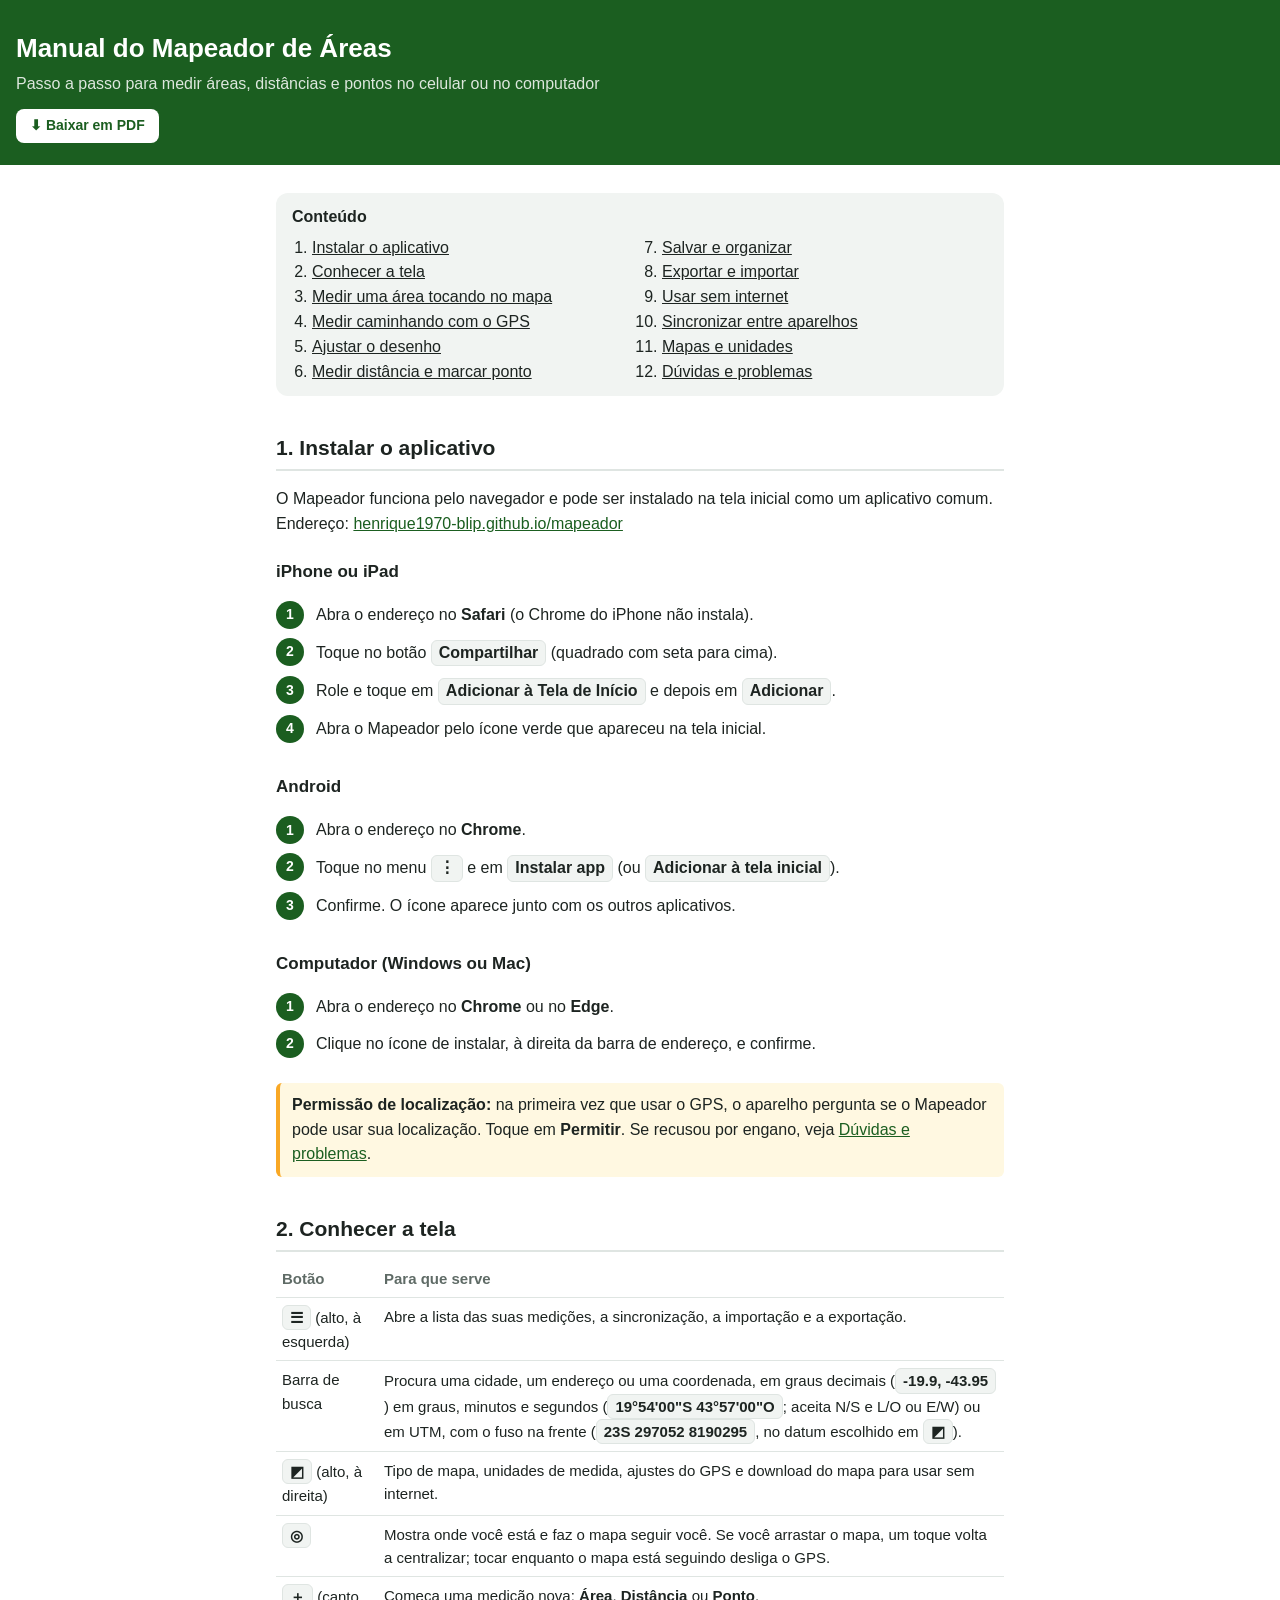
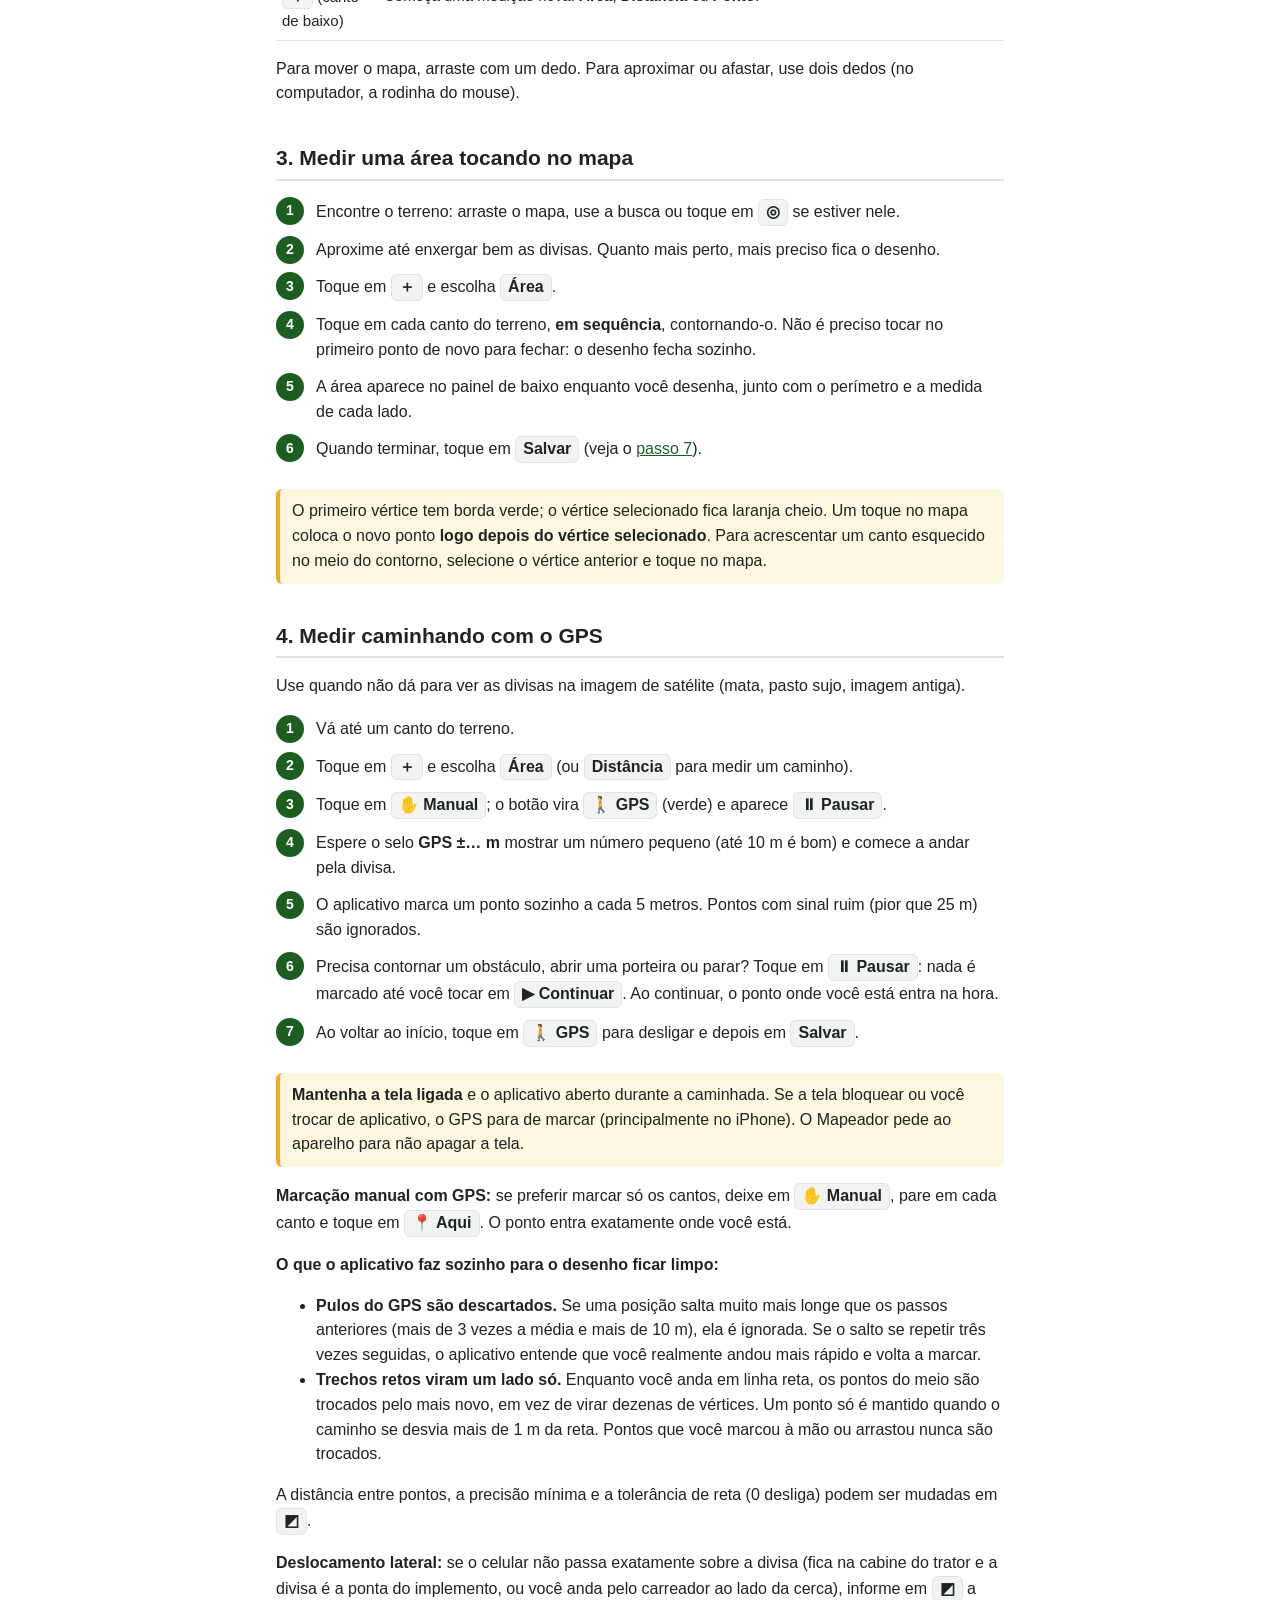
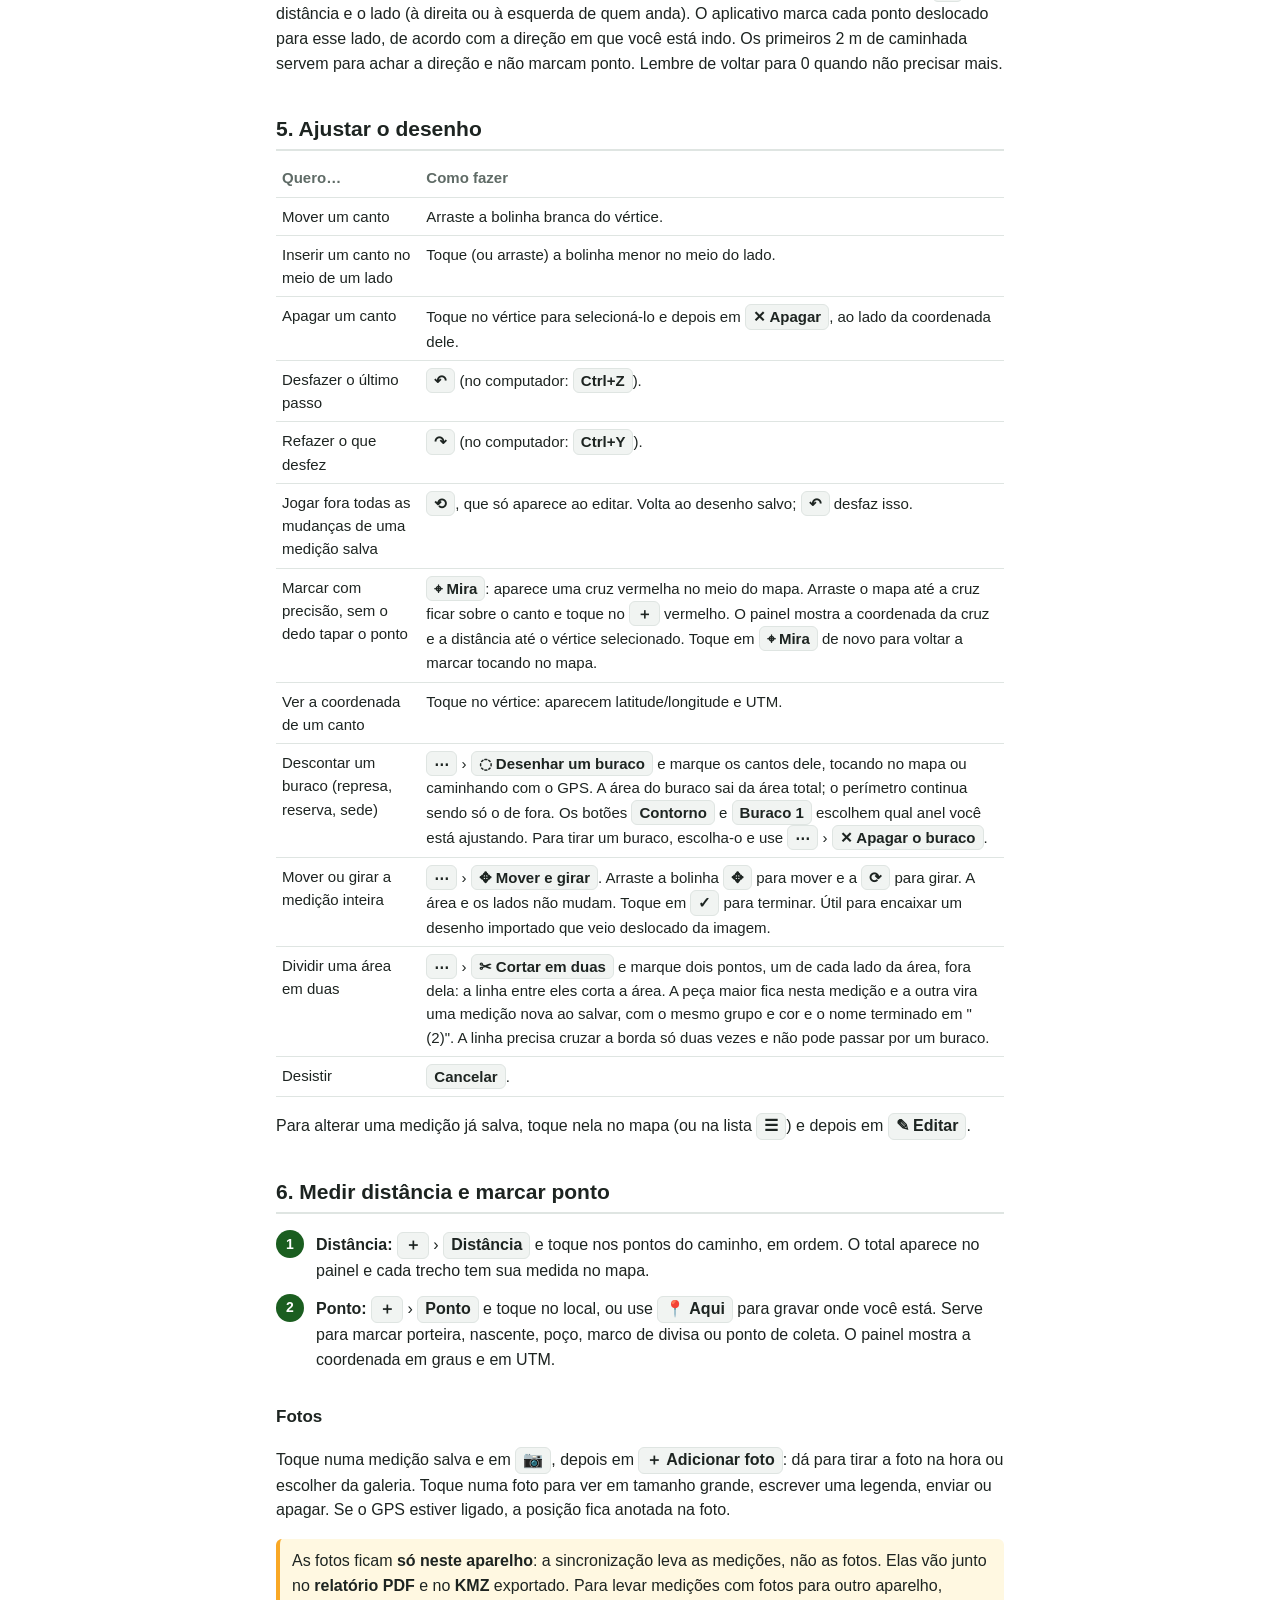
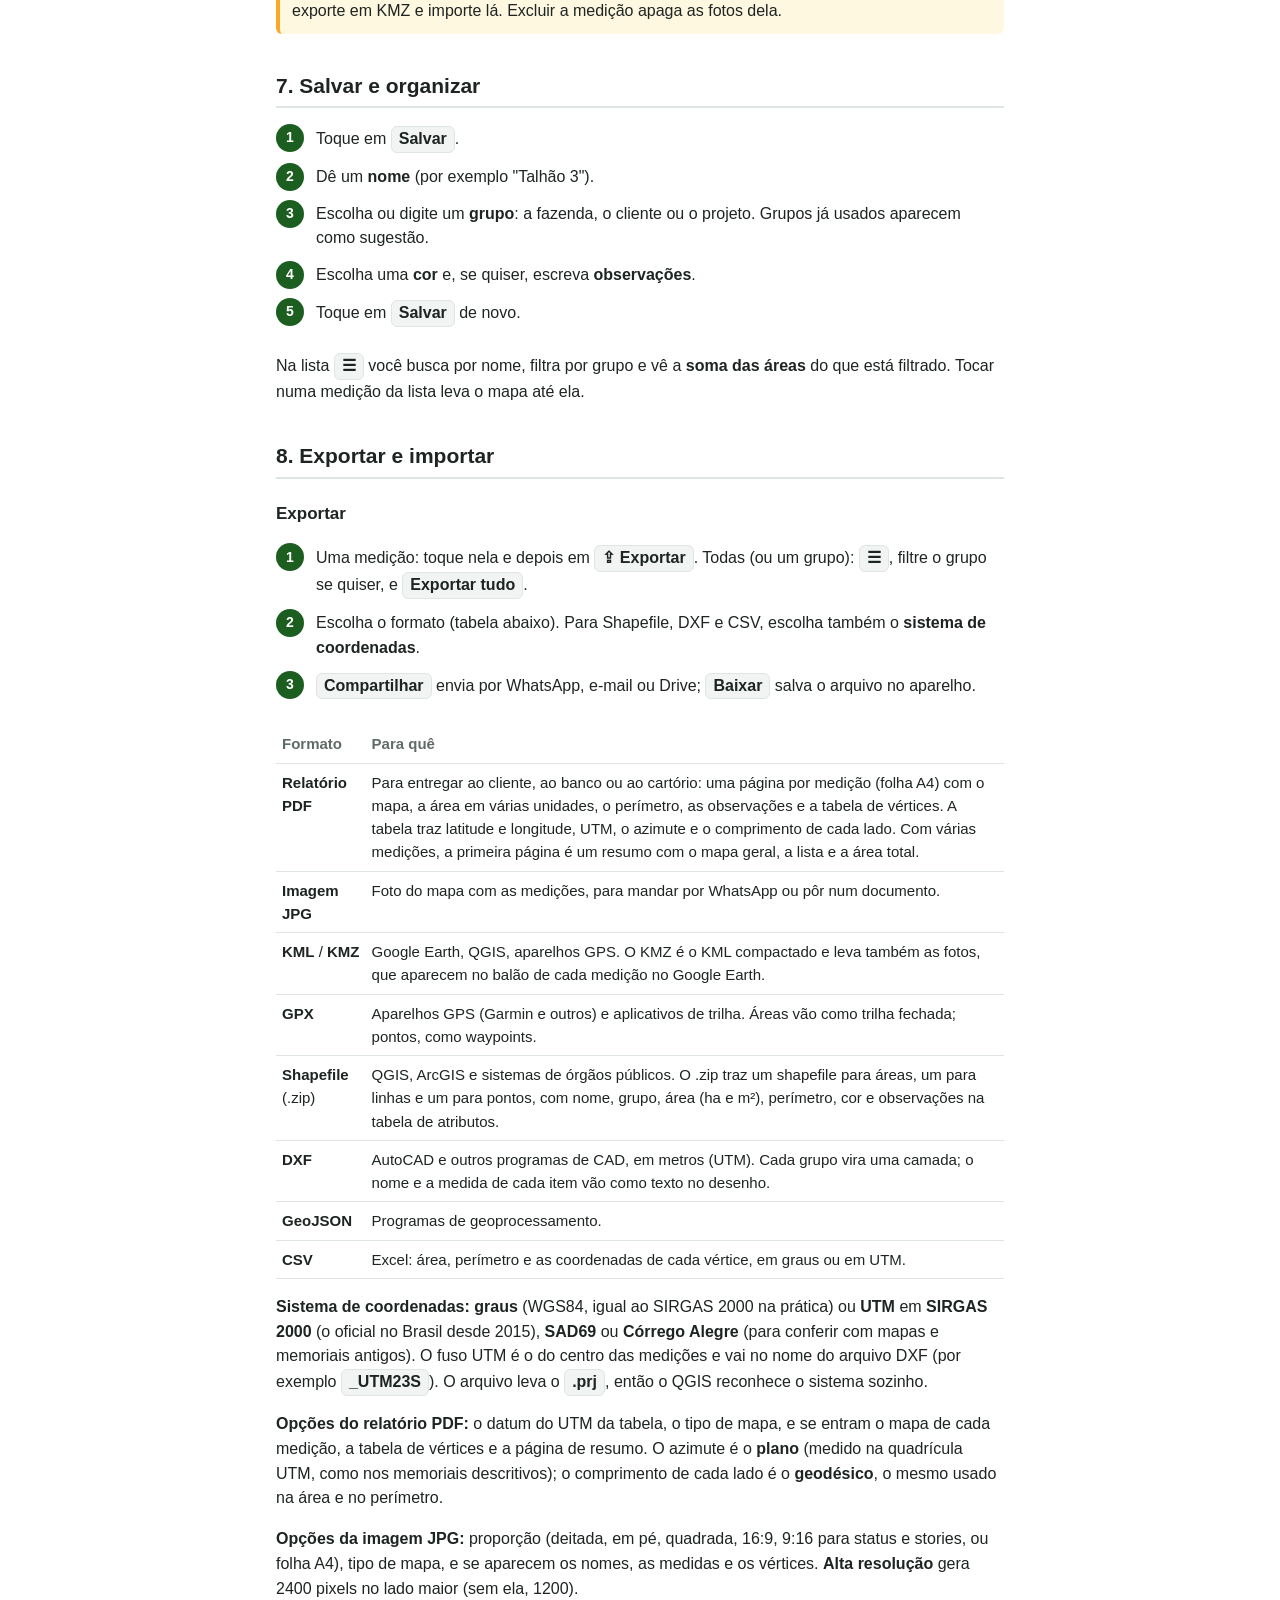
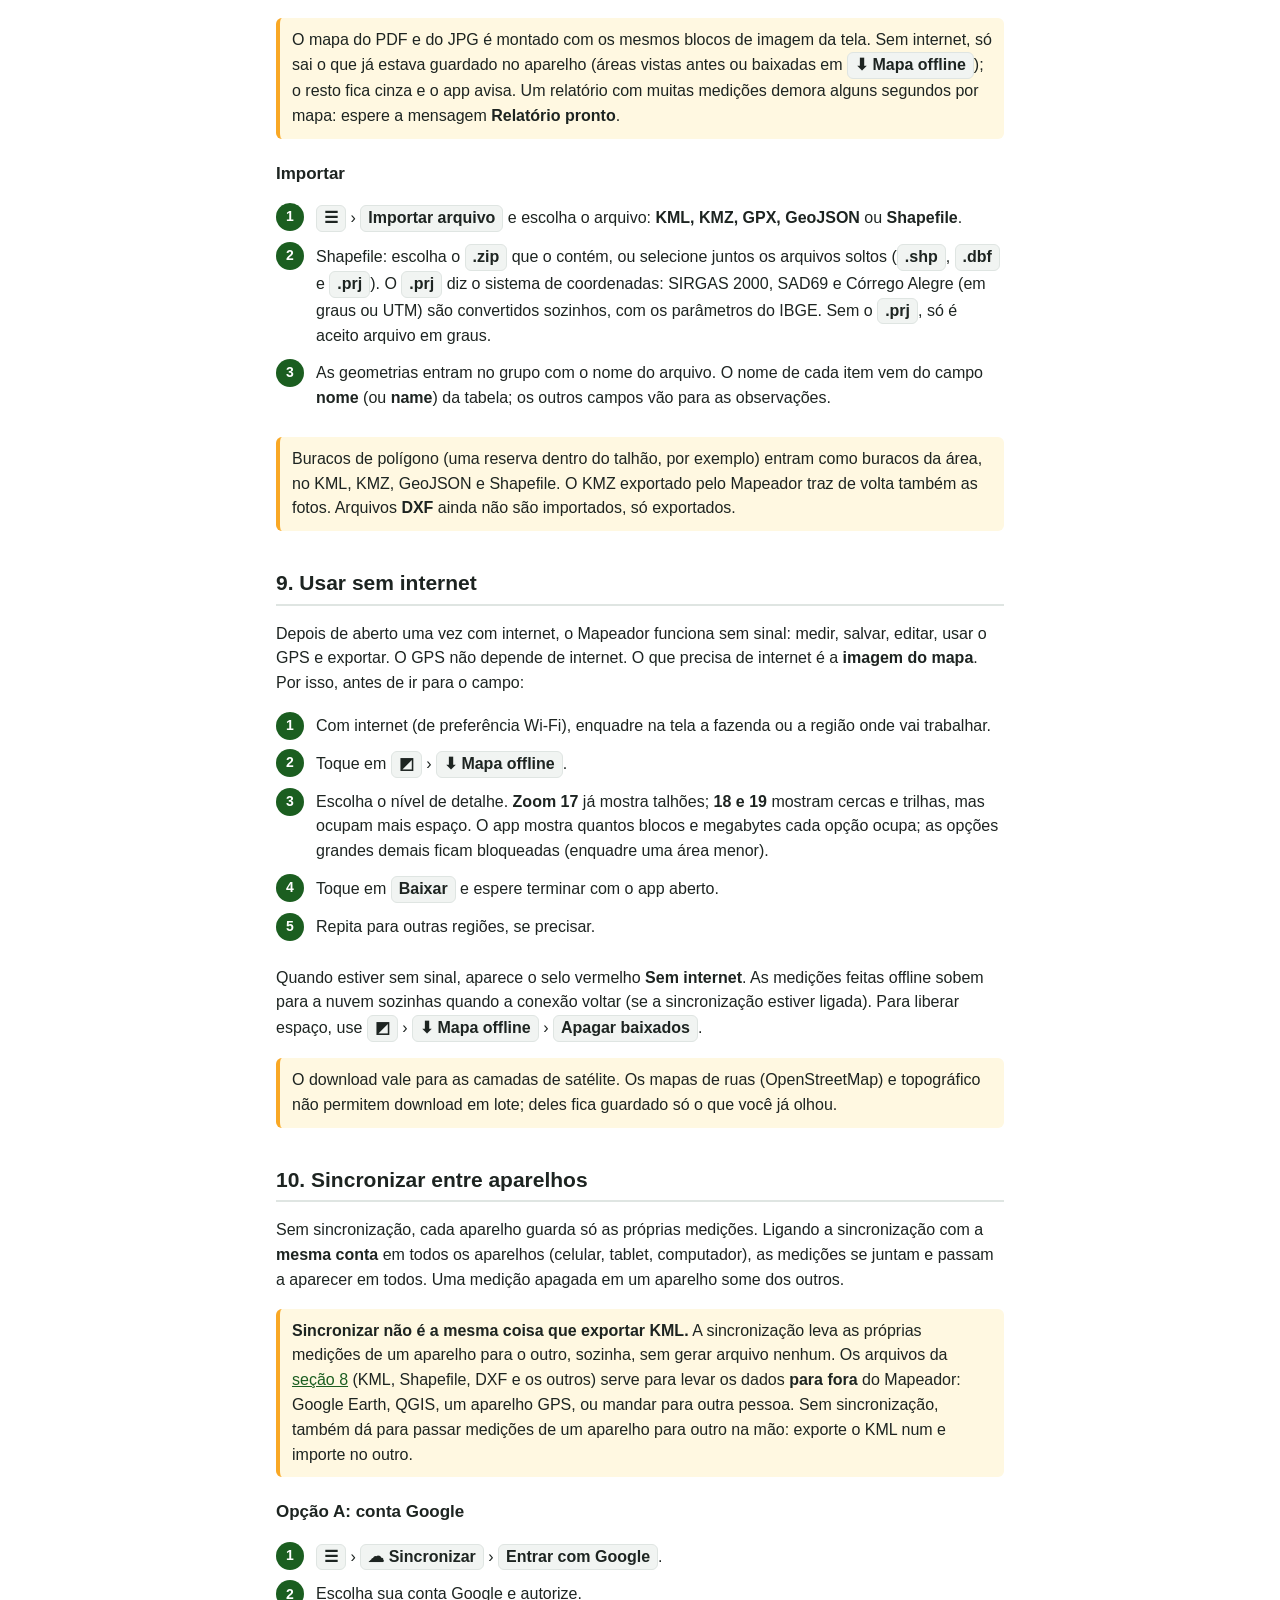
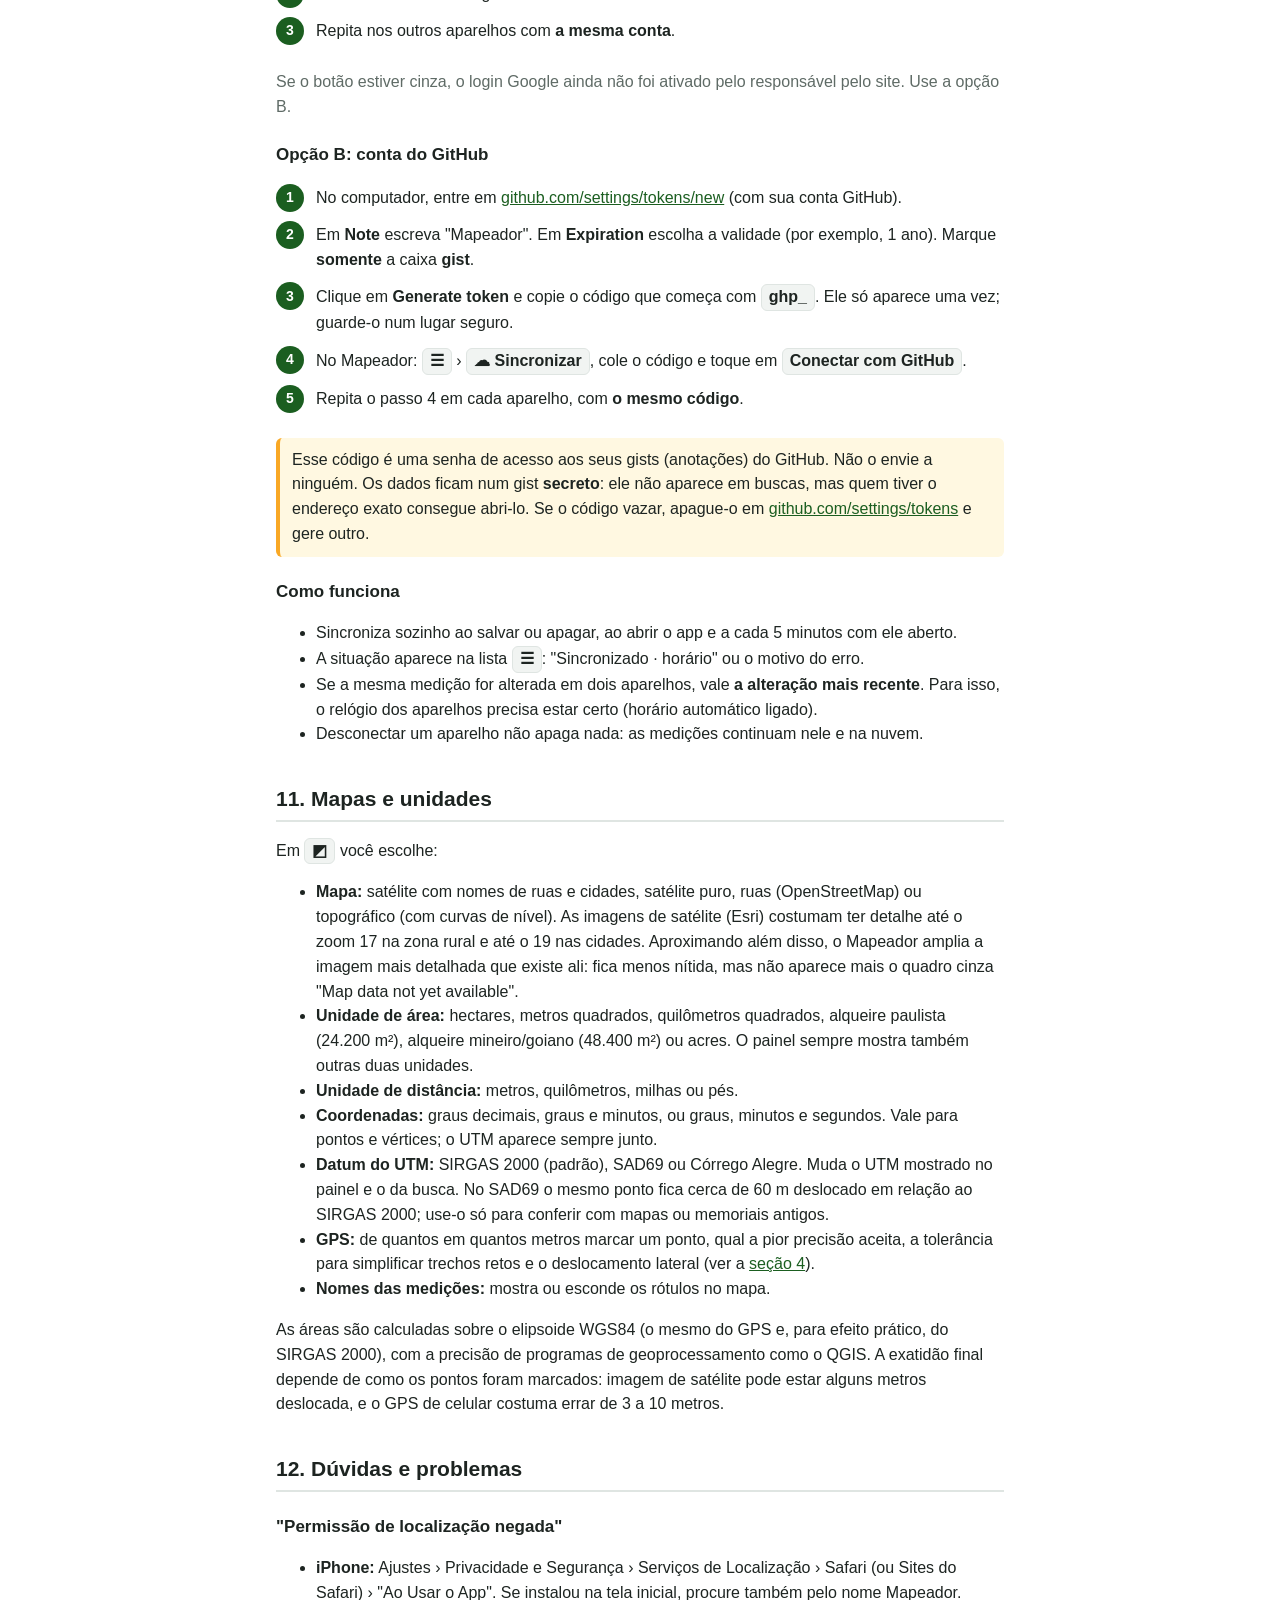
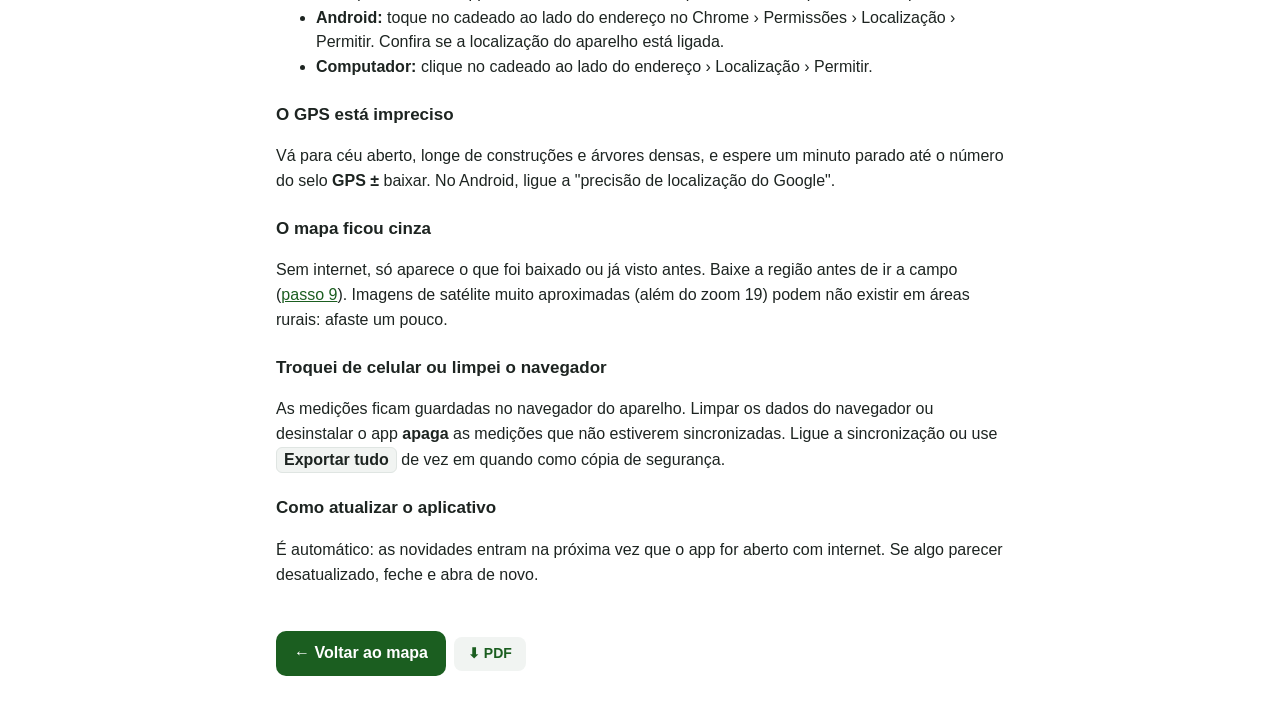
==== commit b73ae308: "Grupo 4: buracos, mover/girar, cortar, deslocamento lateral do GPS e fotos - Buracos nas áreas (área" ====
--- a/manual.html
+++ b/manual.html
@@ -153,6 +153,11 @@
   marcou à mão ou arrastou nunca são trocados.</li>
 </ul>
 <p>A distância entre pontos, a precisão mínima e a tolerância de reta (0 desliga) podem ser mudadas em <span class="k">◩</span>.</p>
+<p><b>Deslocamento lateral:</b> se o celular não passa exatamente sobre a divisa (fica na cabine do trator e a divisa é a
+ponta do implemento, ou você anda pelo carreador ao lado da cerca), informe em <span class="k">◩</span> a distância e o lado
+(à direita ou à esquerda de quem anda). O aplicativo marca cada ponto deslocado para esse lado, de acordo com a direção em
+que você está indo. Os primeiros 2 m de caminhada servem para achar a direção e não marcam ponto. Lembre de voltar para 0
+quando não precisar mais.</p>
 
 <h2 id="ajustar">5. Ajustar o desenho</h2>
 <table>
@@ -165,6 +170,9 @@
   <tr><td>Jogar fora todas as mudanças de uma medição salva</td><td><span class="k">⟲</span>, que só aparece ao editar. Volta ao desenho salvo; <span class="k">↶</span> desfaz isso.</td></tr>
   <tr><td>Marcar com precisão, sem o dedo tapar o ponto</td><td><span class="k">⌖ Mira</span>: aparece uma cruz vermelha no meio do mapa. Arraste o mapa até a cruz ficar sobre o canto e toque no <span class="k">＋</span> vermelho. O painel mostra a coordenada da cruz e a distância até o vértice selecionado. Toque em <span class="k">⌖ Mira</span> de novo para voltar a marcar tocando no mapa.</td></tr>
   <tr><td>Ver a coordenada de um canto</td><td>Toque no vértice: aparecem latitude/longitude e UTM.</td></tr>
+  <tr><td>Descontar um buraco (represa, reserva, sede)</td><td><span class="k">⋯</span> › <span class="k">◌ Desenhar um buraco</span> e marque os cantos dele, tocando no mapa ou caminhando com o GPS. A área do buraco sai da área total; o perímetro continua sendo só o de fora. Os botões <span class="k">Contorno</span> e <span class="k">Buraco 1</span> escolhem qual anel você está ajustando. Para tirar um buraco, escolha-o e use <span class="k">⋯</span> › <span class="k">✕ Apagar o buraco</span>.</td></tr>
+  <tr><td>Mover ou girar a medição inteira</td><td><span class="k">⋯</span> › <span class="k">✥ Mover e girar</span>. Arraste a bolinha <span class="k">✥</span> para mover e a <span class="k">⟳</span> para girar. A área e os lados não mudam. Toque em <span class="k">✓</span> para terminar. Útil para encaixar um desenho importado que veio deslocado da imagem.</td></tr>
+  <tr><td>Dividir uma área em duas</td><td><span class="k">⋯</span> › <span class="k">✂ Cortar em duas</span> e marque dois pontos, um de cada lado da área, fora dela: a linha entre eles corta a área. A peça maior fica nesta medição e a outra vira uma medição nova ao salvar, com o mesmo grupo e cor e o nome terminado em "(2)". A linha precisa cruzar a borda só duas vezes e não pode passar por um buraco.</td></tr>
   <tr><td>Desistir</td><td><span class="k">Cancelar</span>.</td></tr>
 </table>
 <p>Para alterar uma medição já salva, toque nela no mapa (ou na lista <span class="k">☰</span>) e depois em <span class="k">✎ Editar</span>.</p>
@@ -174,6 +182,14 @@
   <li><b>Distância:</b> <span class="k">＋</span> › <span class="k">Distância</span> e toque nos pontos do caminho, em ordem. O total aparece no painel e cada trecho tem sua medida no mapa.</li>
   <li><b>Ponto:</b> <span class="k">＋</span> › <span class="k">Ponto</span> e toque no local, ou use <span class="k">📍 Aqui</span> para gravar onde você está. Serve para marcar porteira, nascente, poço, marco de divisa ou ponto de coleta. O painel mostra a coordenada em graus e em UTM.</li>
 </ol>
+
+<h3>Fotos</h3>
+<p>Toque numa medição salva e em <span class="k">📷</span>, depois em <span class="k">＋ Adicionar foto</span>: dá para tirar
+a foto na hora ou escolher da galeria. Toque numa foto para ver em tamanho grande, escrever uma legenda, enviar ou apagar.
+Se o GPS estiver ligado, a posição fica anotada na foto.</p>
+<div class="note">As fotos ficam <b>só neste aparelho</b>: a sincronização leva as medições, não as fotos. Elas vão junto no
+<b>relatório PDF</b> e no <b>KMZ</b> exportado. Para levar medições com fotos para outro aparelho, exporte em KMZ e importe lá.
+Excluir a medição apaga as fotos dela.</div>
 
 <h2 id="salvar">7. Salvar e organizar</h2>
 <ol class="steps">
@@ -199,7 +215,7 @@
   a área em várias unidades, o perímetro, as observações e a tabela de vértices. A tabela traz latitude e longitude, UTM, o
   azimute e o comprimento de cada lado. Com várias medições, a primeira página é um resumo com o mapa geral, a lista e a área total.</td></tr>
   <tr><td><b>Imagem JPG</b></td><td>Foto do mapa com as medições, para mandar por WhatsApp ou pôr num documento.</td></tr>
-  <tr><td><b>KML</b> / <b>KMZ</b></td><td>Google Earth, QGIS, aparelhos GPS. O KMZ é o mesmo KML compactado.</td></tr>
+  <tr><td><b>KML</b> / <b>KMZ</b></td><td>Google Earth, QGIS, aparelhos GPS. O KMZ é o KML compactado e leva também as fotos, que aparecem no balão de cada medição no Google Earth.</td></tr>
   <tr><td><b>GPX</b></td><td>Aparelhos GPS (Garmin e outros) e aplicativos de trilha. Áreas vão como trilha fechada; pontos, como waypoints.</td></tr>
   <tr><td><b>Shapefile</b> (.zip)</td><td>QGIS, ArcGIS e sistemas de órgãos públicos. O .zip traz um shapefile para áreas, um para linhas e um para pontos,
   com nome, grupo, área (ha e m²), perímetro, cor e observações na tabela de atributos.</td></tr>
@@ -229,8 +245,9 @@
   <li>As geometrias entram no grupo com o nome do arquivo. O nome de cada item vem do campo <b>nome</b> (ou <b>name</b>) da tabela;
   os outros campos vão para as observações.</li>
 </ol>
-<div class="note">Buracos de polígono (uma reserva dentro do talhão, por exemplo) ainda não são importados: o contorno de fora entra
-e o aplicativo avisa quantos buracos ficaram de fora. Arquivos <b>DXF</b> ainda não são importados, só exportados.</div>
+<div class="note">Buracos de polígono (uma reserva dentro do talhão, por exemplo) entram como buracos da área, no KML, KMZ,
+GeoJSON e Shapefile. O KMZ exportado pelo Mapeador traz de volta também as fotos. Arquivos <b>DXF</b> ainda não são
+importados, só exportados.</div>
 
 <h2 id="offline">9. Usar sem internet</h2>
 <p>Depois de aberto uma vez com internet, o Mapeador funciona sem sinal: medir, salvar, editar, usar o GPS e exportar.
@@ -298,7 +315,7 @@
   <li><b>Coordenadas:</b> graus decimais, graus e minutos, ou graus, minutos e segundos. Vale para pontos e vértices; o UTM aparece sempre junto.</li>
   <li><b>Datum do UTM:</b> SIRGAS 2000 (padrão), SAD69 ou Córrego Alegre. Muda o UTM mostrado no painel e o da busca. No SAD69 o mesmo
   ponto fica cerca de 60 m deslocado em relação ao SIRGAS 2000; use-o só para conferir com mapas ou memoriais antigos.</li>
-  <li><b>GPS:</b> de quantos em quantos metros marcar um ponto, qual a pior precisão aceita e a tolerância para simplificar trechos retos.</li>
+  <li><b>GPS:</b> de quantos em quantos metros marcar um ponto, qual a pior precisão aceita, a tolerância para simplificar trechos retos e o deslocamento lateral (ver a <a href="#gps">seção 4</a>).</li>
   <li><b>Nomes das medições:</b> mostra ou esconde os rótulos no mapa.</li>
 </ul>
 <p>As áreas são calculadas sobre o elipsoide WGS84 (o mesmo do GPS e, para efeito prático, do SIRGAS 2000), com a precisão de
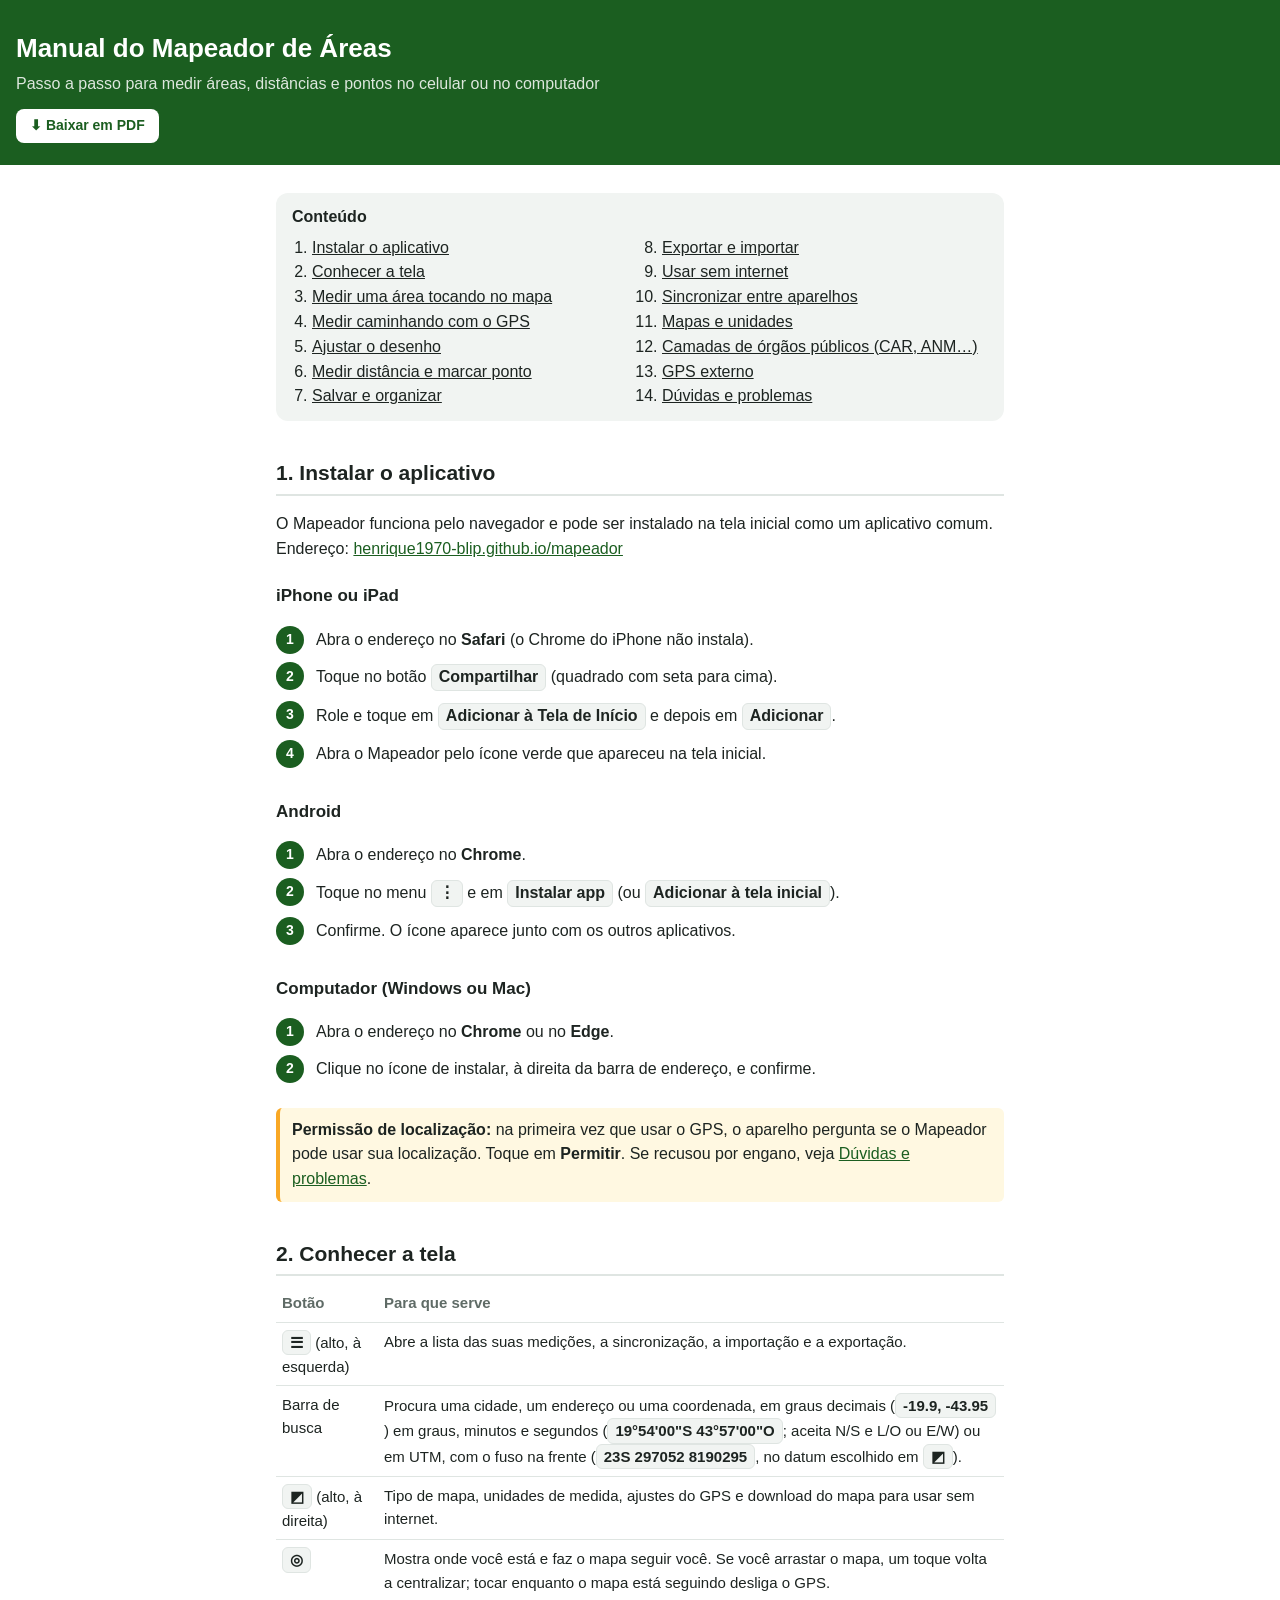
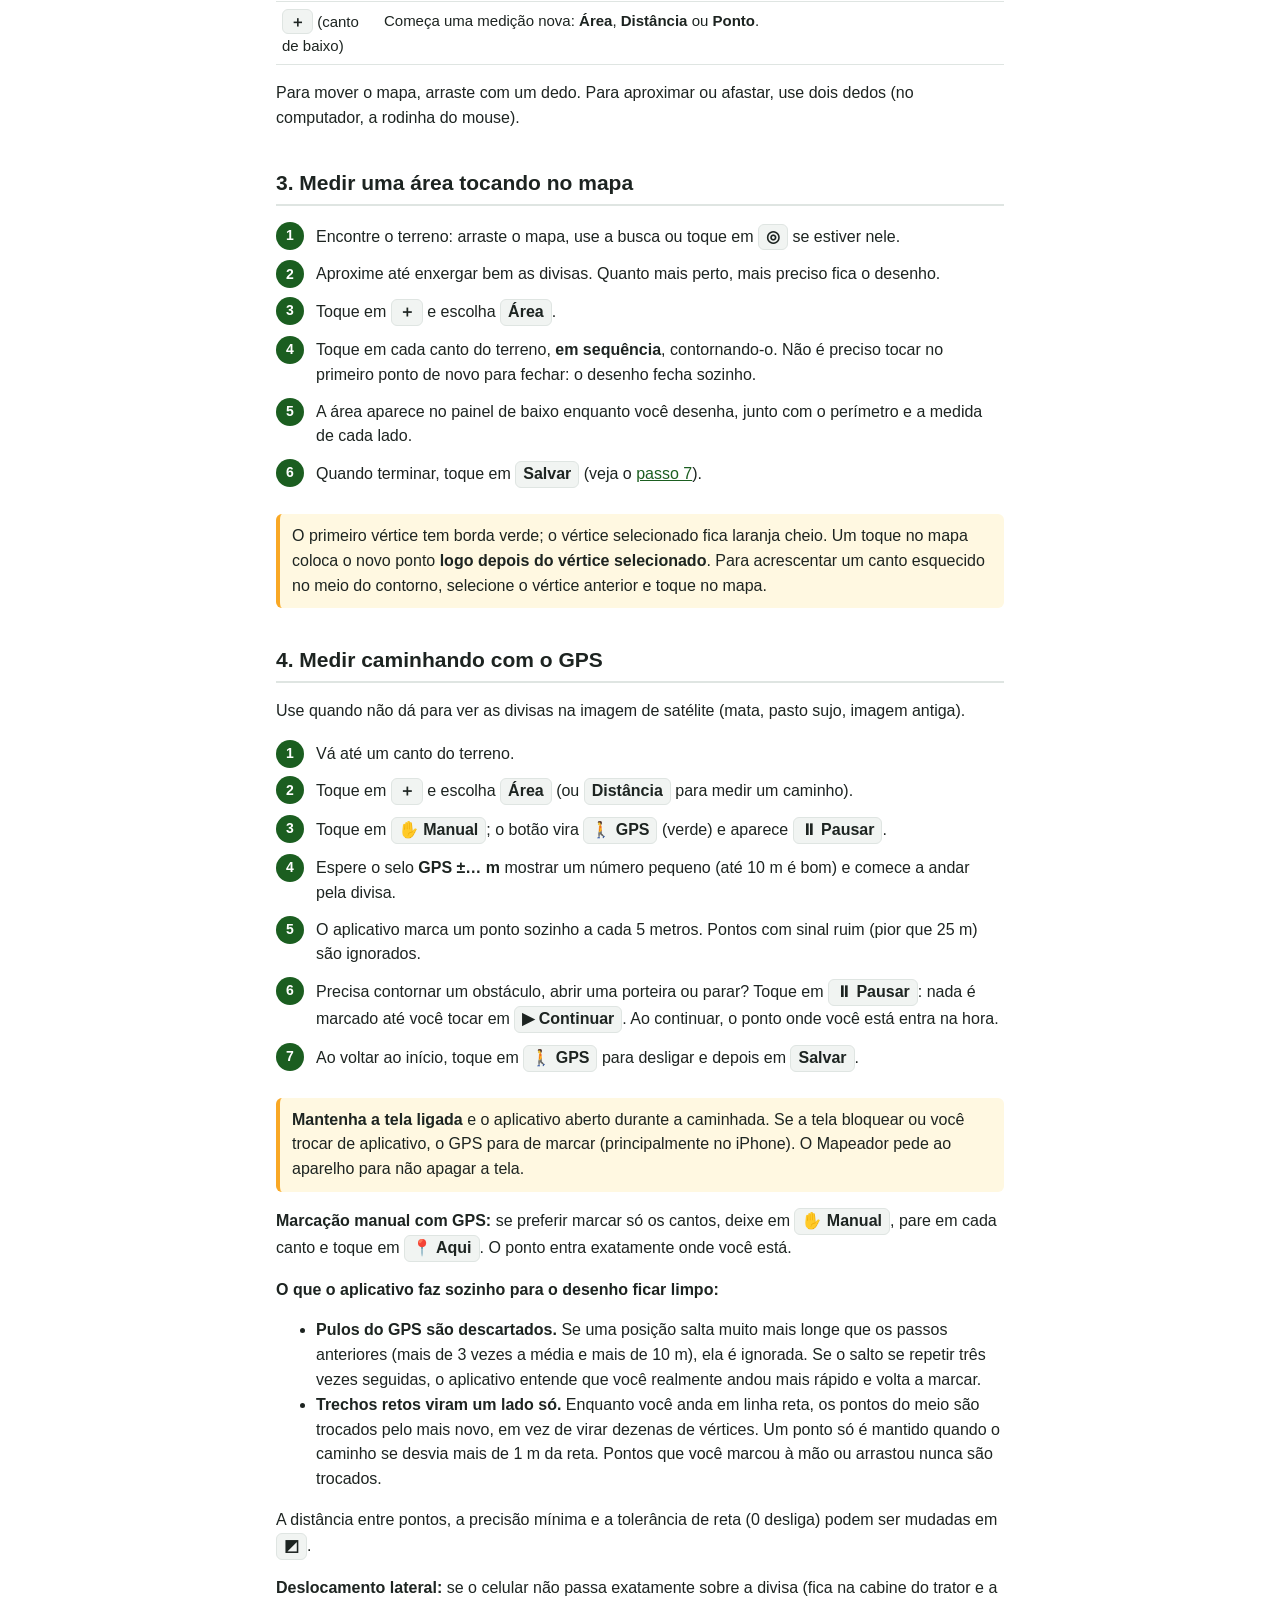
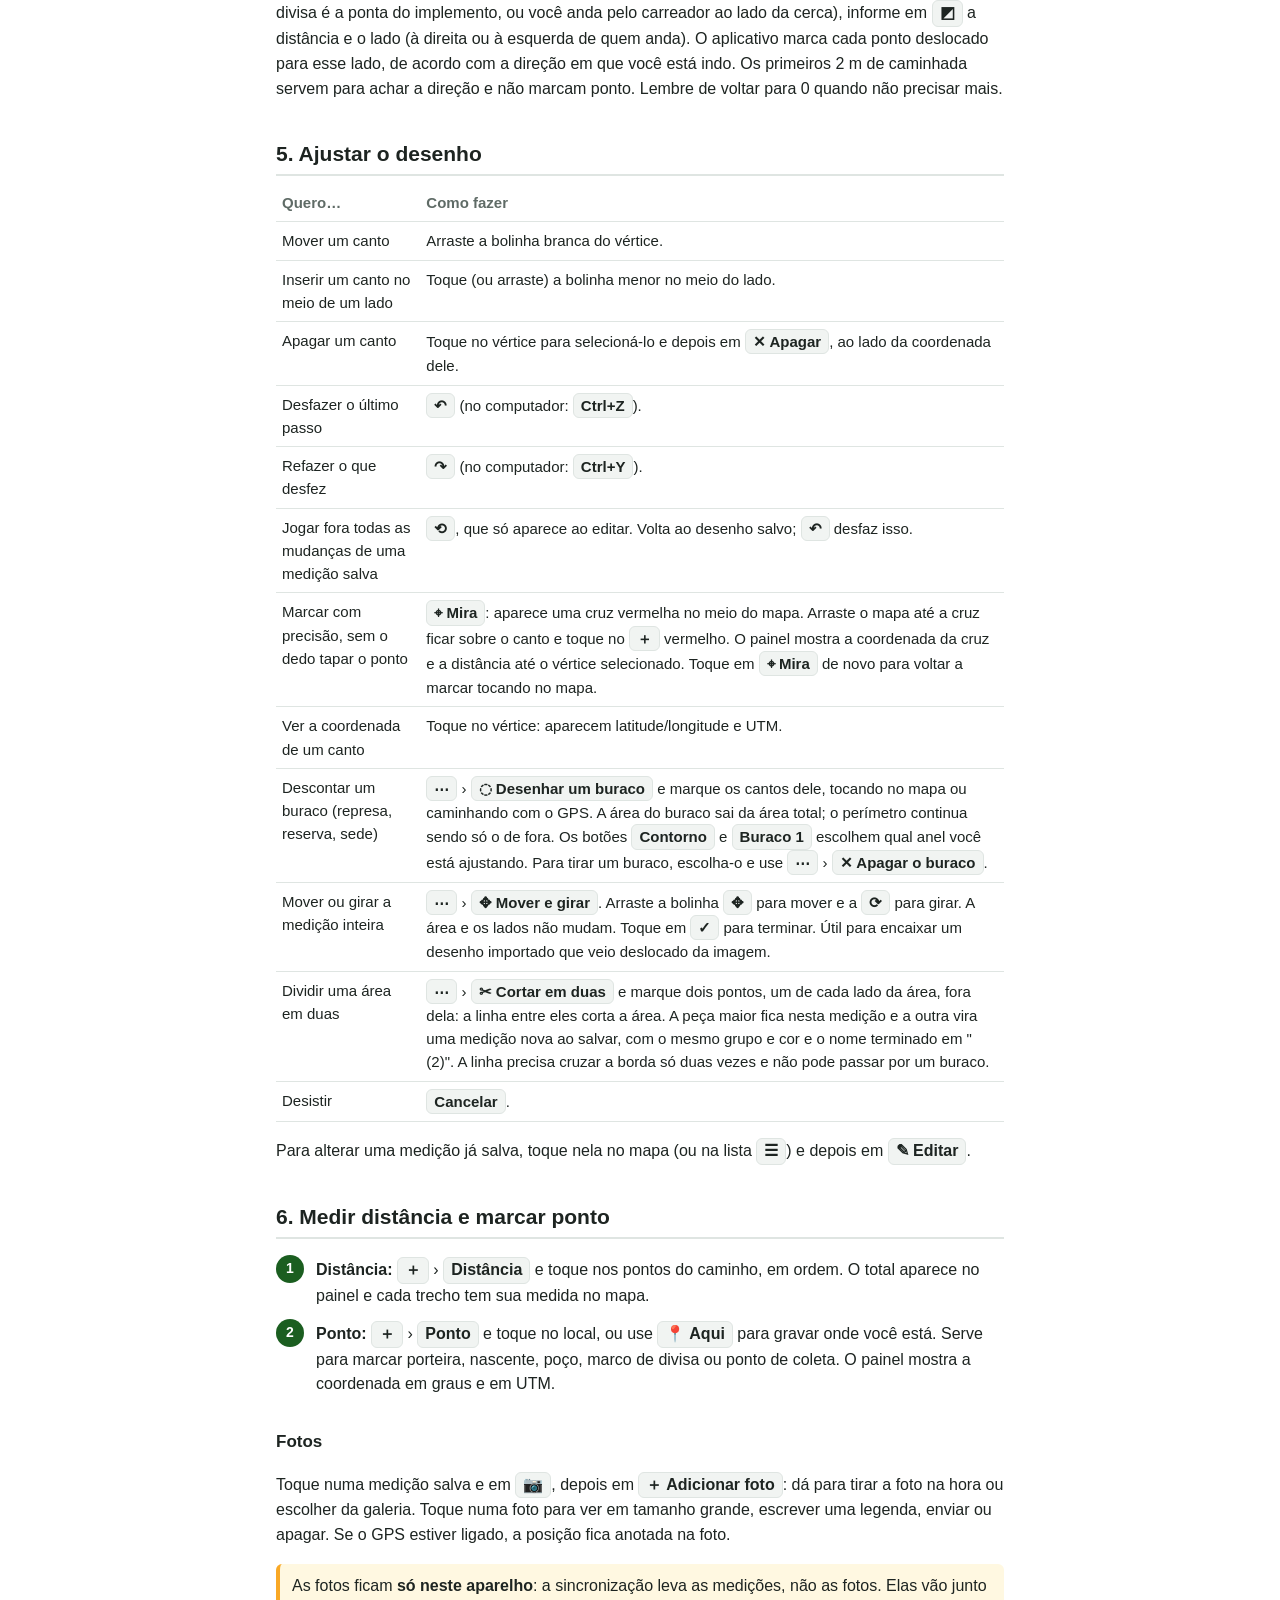
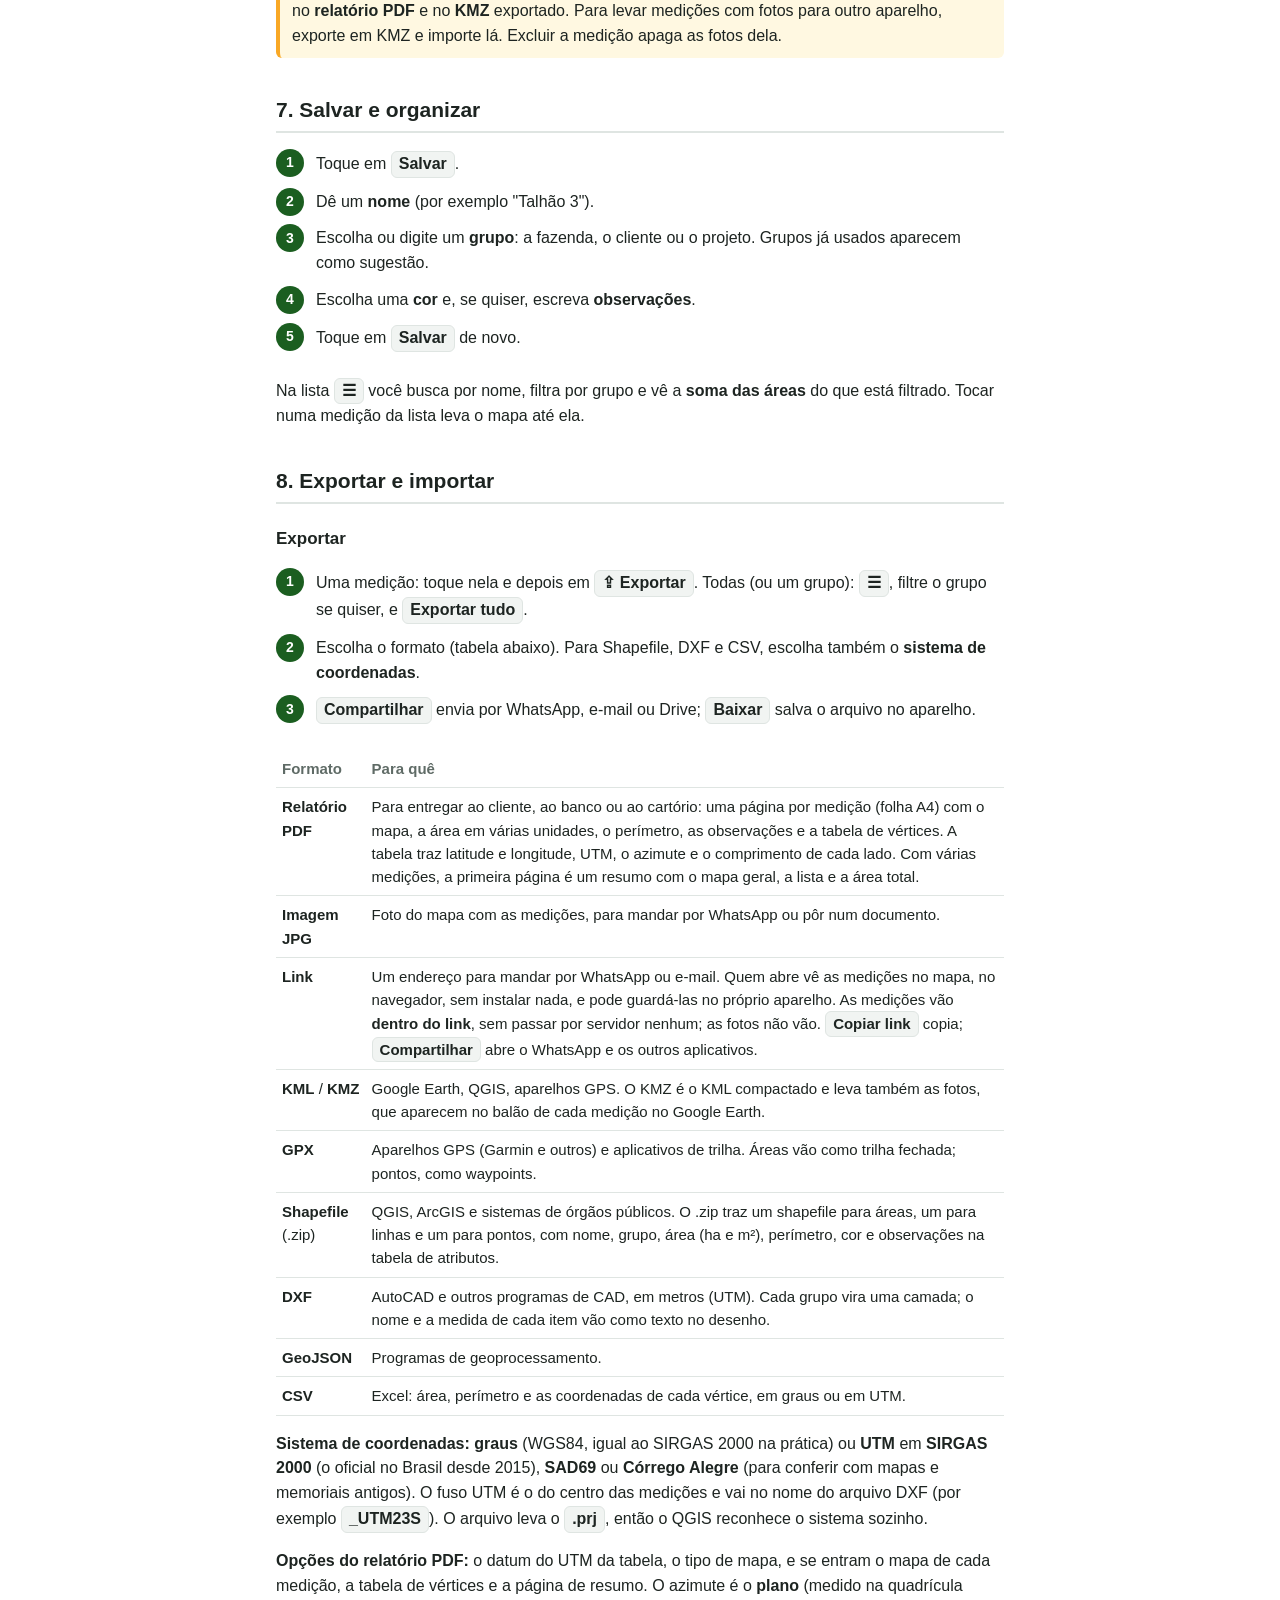
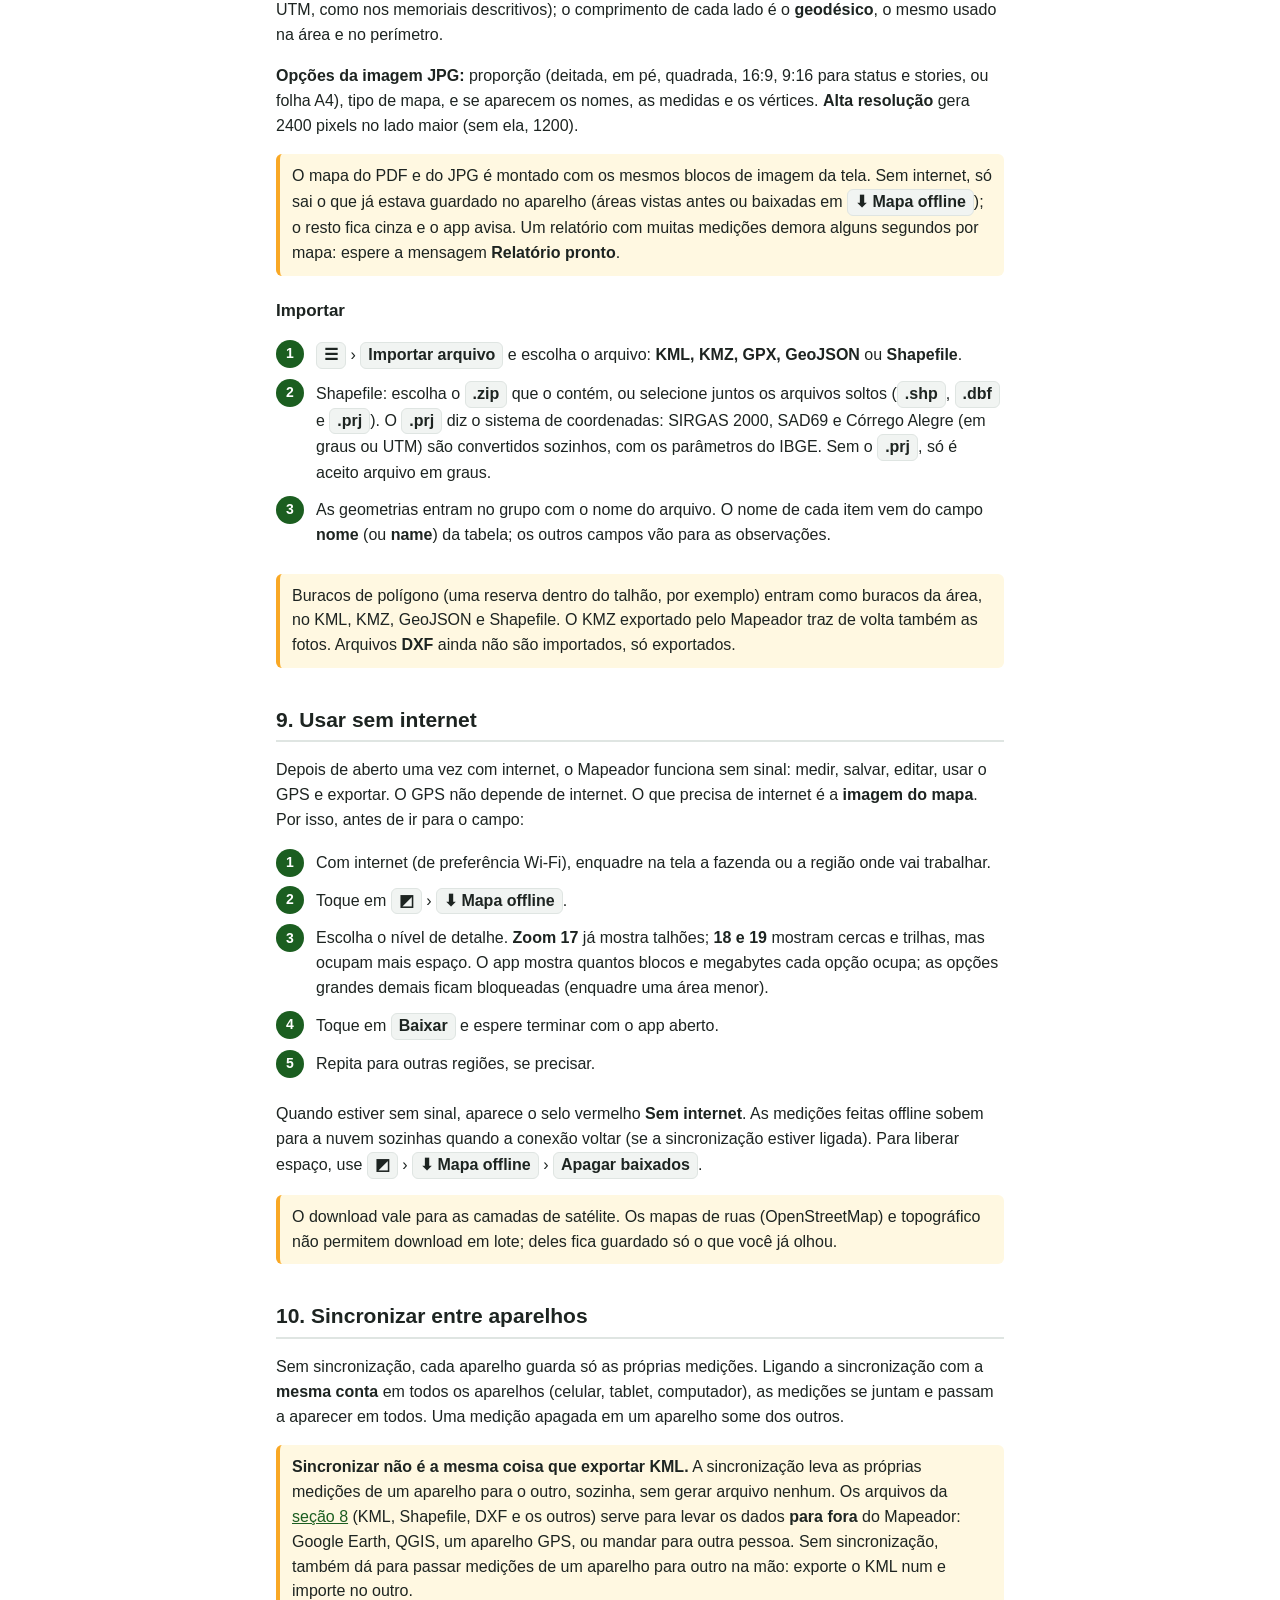
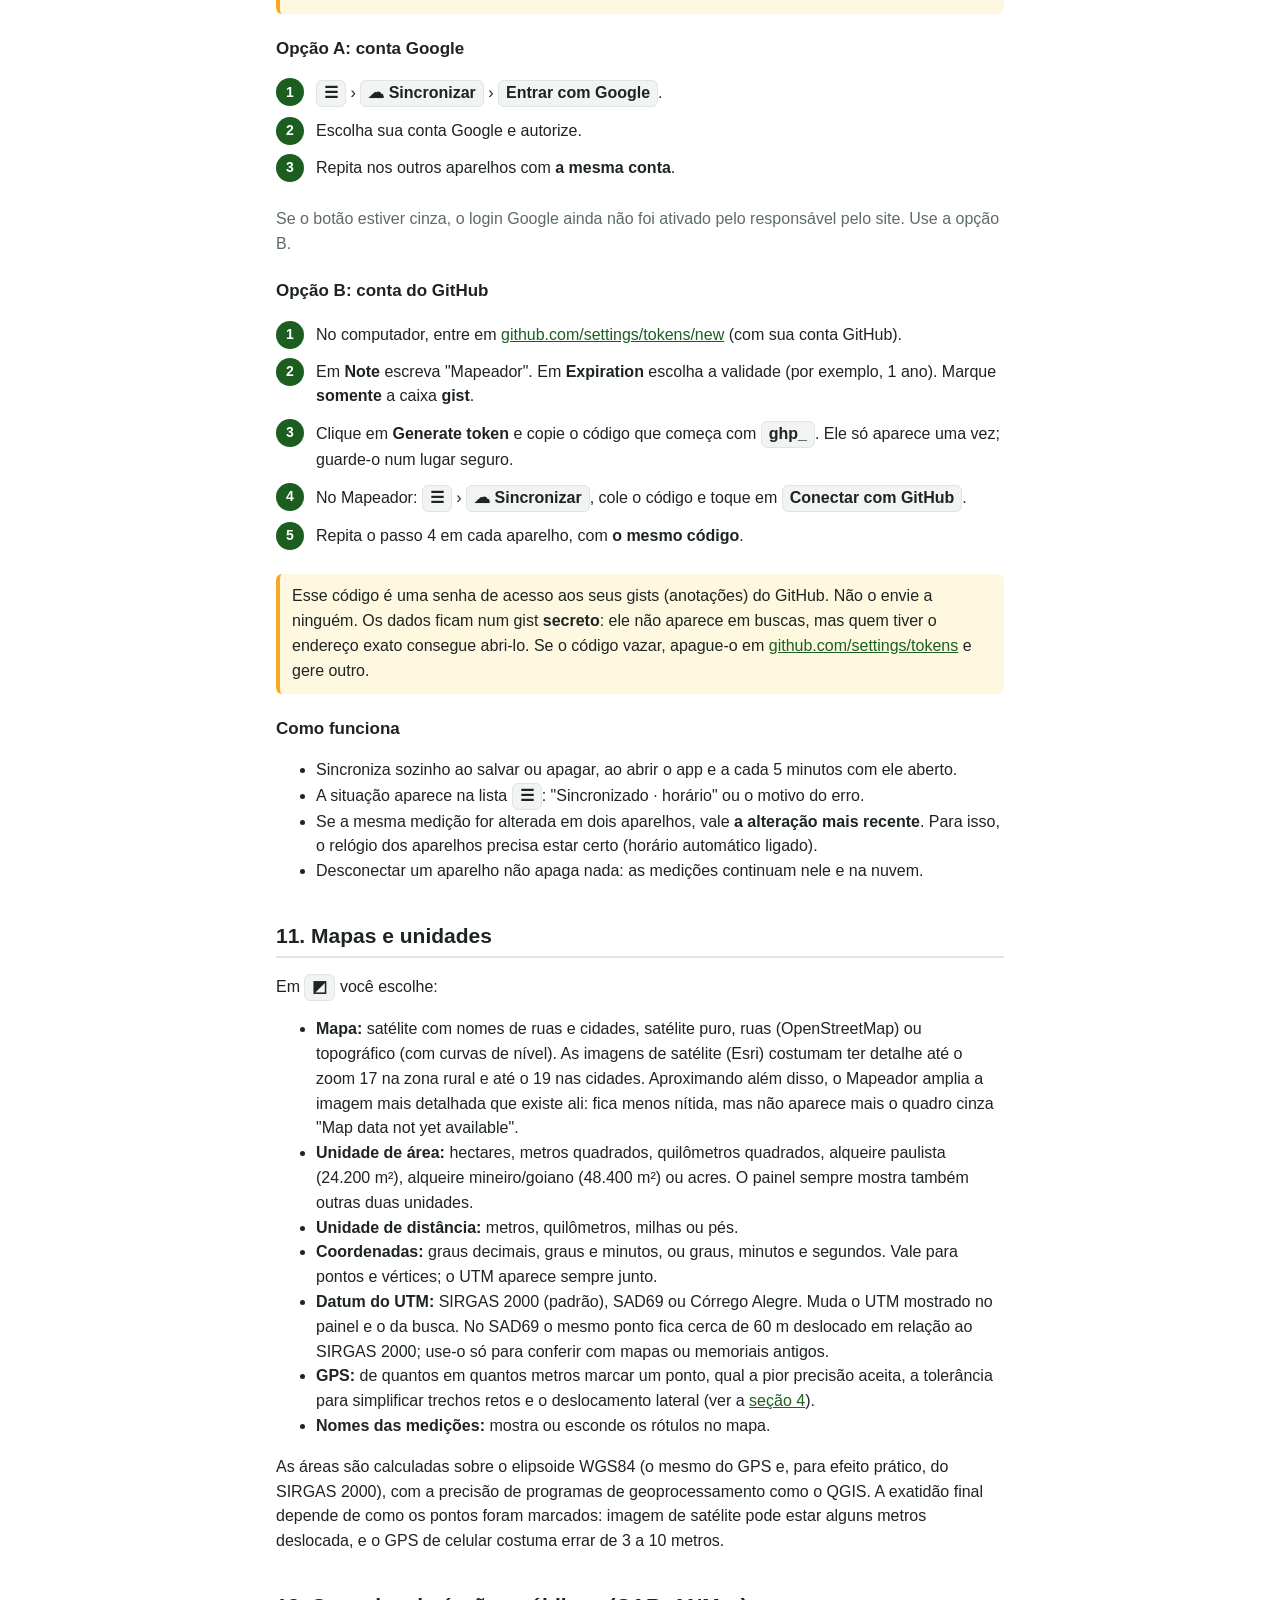
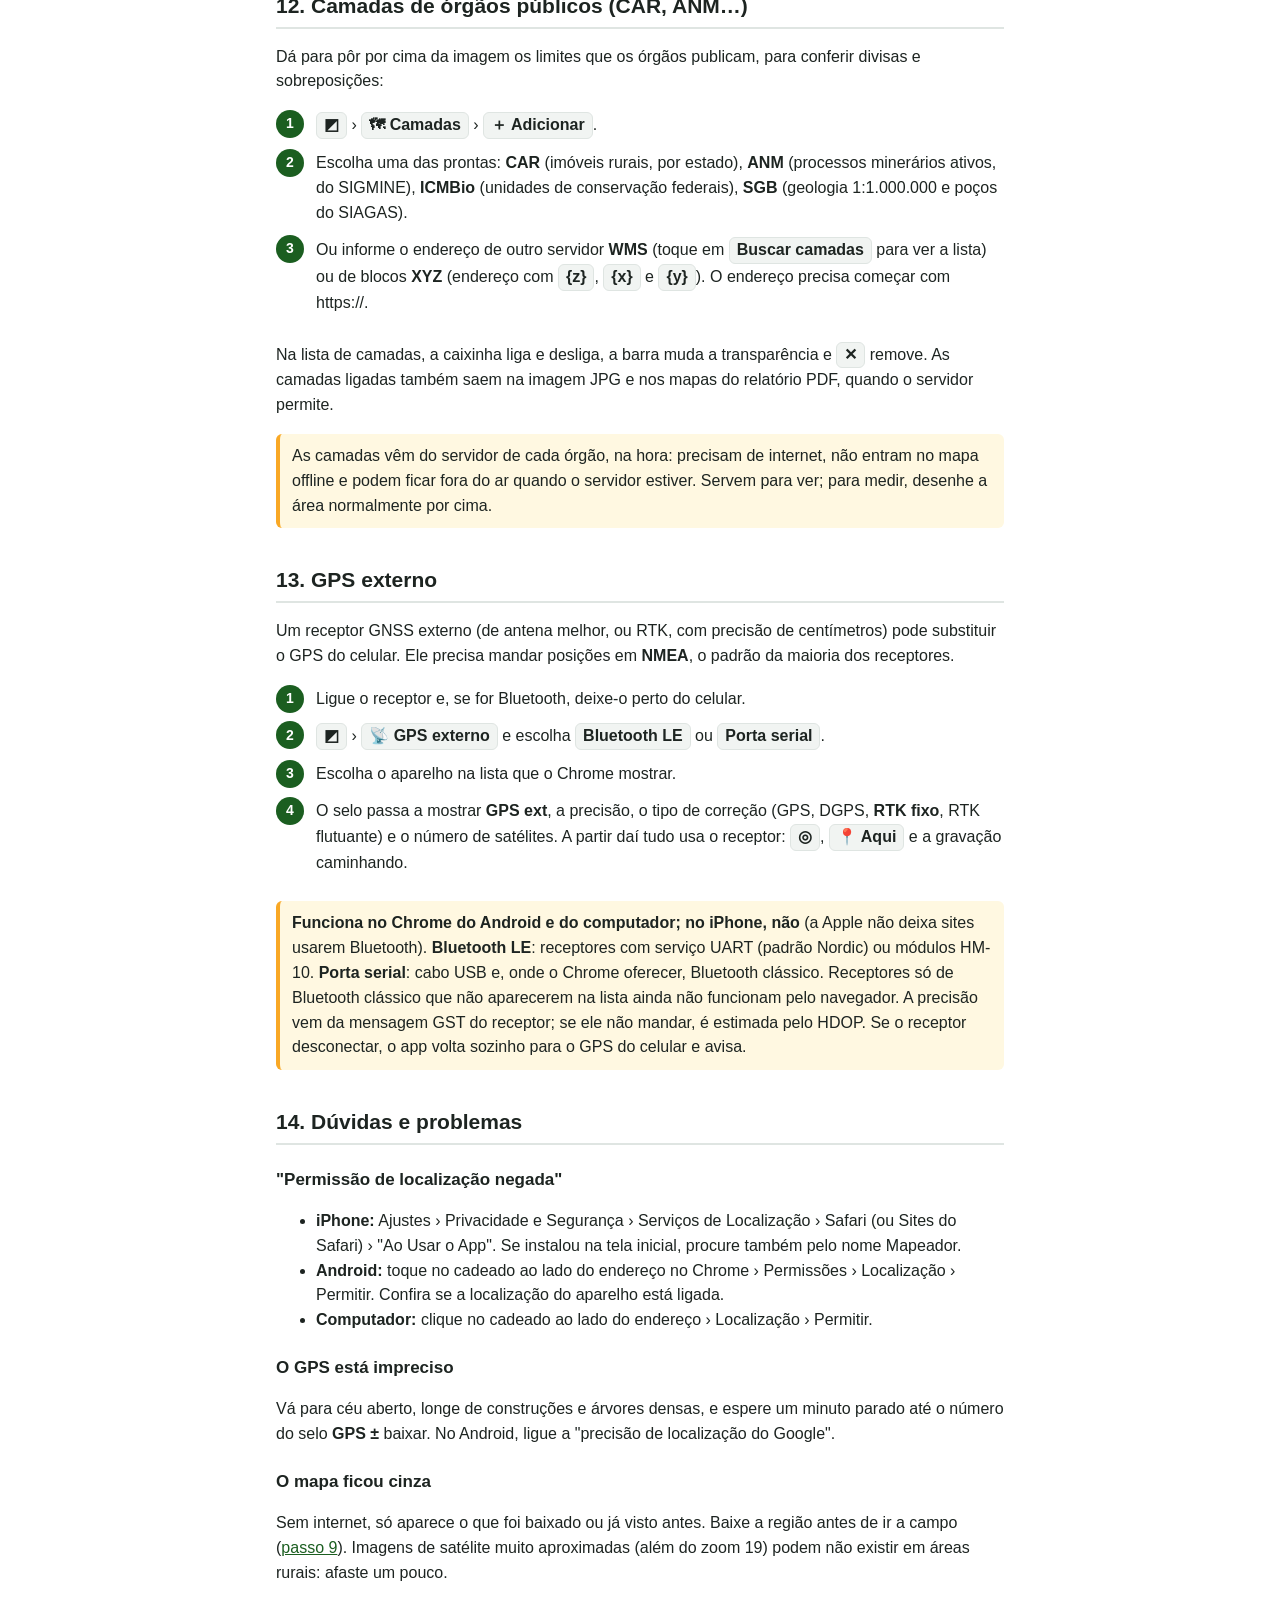
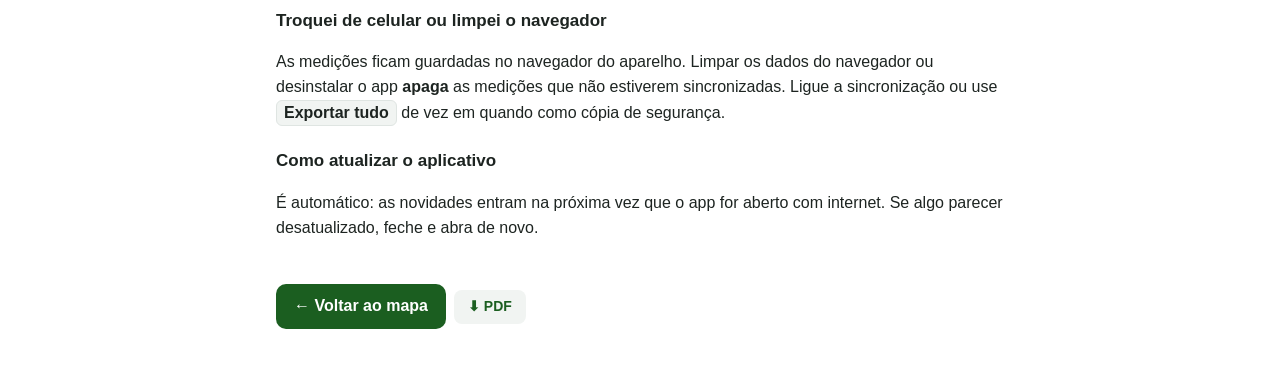
==== commit 802ae401: "Grupo 5: camadas WMS/XYZ, link de compartilhamento e GPS externo - Camadas de órgãos públicos (CAR p" ====
--- a/manual.html
+++ b/manual.html
@@ -72,6 +72,8 @@
     <li><a href="#offline">Usar sem internet</a></li>
     <li><a href="#sync">Sincronizar entre aparelhos</a></li>
     <li><a href="#unidades">Mapas e unidades</a></li>
+    <li><a href="#camadas">Camadas de órgãos públicos (CAR, ANM…)</a></li>
+    <li><a href="#gpsext">GPS externo</a></li>
     <li><a href="#duvidas">Dúvidas e problemas</a></li>
   </ol>
 </nav>
@@ -215,6 +217,7 @@
   a área em várias unidades, o perímetro, as observações e a tabela de vértices. A tabela traz latitude e longitude, UTM, o
   azimute e o comprimento de cada lado. Com várias medições, a primeira página é um resumo com o mapa geral, a lista e a área total.</td></tr>
   <tr><td><b>Imagem JPG</b></td><td>Foto do mapa com as medições, para mandar por WhatsApp ou pôr num documento.</td></tr>
+  <tr><td><b>Link</b></td><td>Um endereço para mandar por WhatsApp ou e-mail. Quem abre vê as medições no mapa, no navegador, sem instalar nada, e pode guardá-las no próprio aparelho. As medições vão <b>dentro do link</b>, sem passar por servidor nenhum; as fotos não vão. <span class="k">Copiar link</span> copia; <span class="k">Compartilhar</span> abre o WhatsApp e os outros aplicativos.</td></tr>
   <tr><td><b>KML</b> / <b>KMZ</b></td><td>Google Earth, QGIS, aparelhos GPS. O KMZ é o KML compactado e leva também as fotos, que aparecem no balão de cada medição no Google Earth.</td></tr>
   <tr><td><b>GPX</b></td><td>Aparelhos GPS (Garmin e outros) e aplicativos de trilha. Áreas vão como trilha fechada; pontos, como waypoints.</td></tr>
   <tr><td><b>Shapefile</b> (.zip)</td><td>QGIS, ArcGIS e sistemas de órgãos públicos. O .zip traz um shapefile para áreas, um para linhas e um para pontos,
@@ -322,7 +325,37 @@
 programas de geoprocessamento como o QGIS. A exatidão final depende de como os pontos foram marcados: imagem de satélite pode
 estar alguns metros deslocada, e o GPS de celular costuma errar de 3 a 10 metros.</p>
 
-<h2 id="duvidas">12. Dúvidas e problemas</h2>
+<h2 id="camadas">12. Camadas de órgãos públicos (CAR, ANM…)</h2>
+<p>Dá para pôr por cima da imagem os limites que os órgãos publicam, para conferir divisas e sobreposições:</p>
+<ol class="steps">
+  <li><span class="k">◩</span> › <span class="k">🗺 Camadas</span> › <span class="k">＋ Adicionar</span>.</li>
+  <li>Escolha uma das prontas: <b>CAR</b> (imóveis rurais, por estado), <b>ANM</b> (processos minerários ativos, do SIGMINE),
+  <b>ICMBio</b> (unidades de conservação federais), <b>SGB</b> (geologia 1:1.000.000 e poços do SIAGAS).</li>
+  <li>Ou informe o endereço de outro servidor <b>WMS</b> (toque em <span class="k">Buscar camadas</span> para ver a lista) ou de
+  blocos <b>XYZ</b> (endereço com <span class="k">{z}</span>, <span class="k">{x}</span> e <span class="k">{y}</span>). O endereço precisa começar com https://.</li>
+</ol>
+<p>Na lista de camadas, a caixinha liga e desliga, a barra muda a transparência e <span class="k">✕</span> remove. As camadas
+ligadas também saem na imagem JPG e nos mapas do relatório PDF, quando o servidor permite.</p>
+<div class="note">As camadas vêm do servidor de cada órgão, na hora: precisam de internet, não entram no mapa offline e podem
+ficar fora do ar quando o servidor estiver. Servem para ver; para medir, desenhe a área normalmente por cima.</div>
+
+<h2 id="gpsext">13. GPS externo</h2>
+<p>Um receptor GNSS externo (de antena melhor, ou RTK, com precisão de centímetros) pode substituir o GPS do celular.
+Ele precisa mandar posições em <b>NMEA</b>, o padrão da maioria dos receptores.</p>
+<ol class="steps">
+  <li>Ligue o receptor e, se for Bluetooth, deixe-o perto do celular.</li>
+  <li><span class="k">◩</span> › <span class="k">📡 GPS externo</span> e escolha <span class="k">Bluetooth LE</span> ou <span class="k">Porta serial</span>.</li>
+  <li>Escolha o aparelho na lista que o Chrome mostrar.</li>
+  <li>O selo passa a mostrar <b>GPS ext</b>, a precisão, o tipo de correção (GPS, DGPS, <b>RTK fixo</b>, RTK flutuante) e o número de satélites.
+  A partir daí tudo usa o receptor: <span class="k">◎</span>, <span class="k">📍 Aqui</span> e a gravação caminhando.</li>
+</ol>
+<div class="note"><b>Funciona no Chrome do Android e do computador; no iPhone, não</b> (a Apple não deixa sites usarem Bluetooth).
+<b>Bluetooth LE</b>: receptores com serviço UART (padrão Nordic) ou módulos HM-10. <b>Porta serial</b>: cabo USB e, onde o Chrome
+oferecer, Bluetooth clássico. Receptores só de Bluetooth clássico que não aparecerem na lista ainda não funcionam pelo navegador.
+A precisão vem da mensagem GST do receptor; se ele não mandar, é estimada pelo HDOP. Se o receptor desconectar, o app volta
+sozinho para o GPS do celular e avisa.</div>
+
+<h2 id="duvidas">14. Dúvidas e problemas</h2>
 <h3>"Permissão de localização negada"</h3>
 <ul>
   <li><b>iPhone:</b> Ajustes › Privacidade e Segurança › Serviços de Localização › Safari (ou Sites do Safari) › "Ao Usar o App". Se instalou na tela inicial, procure também pelo nome Mapeador.</li>
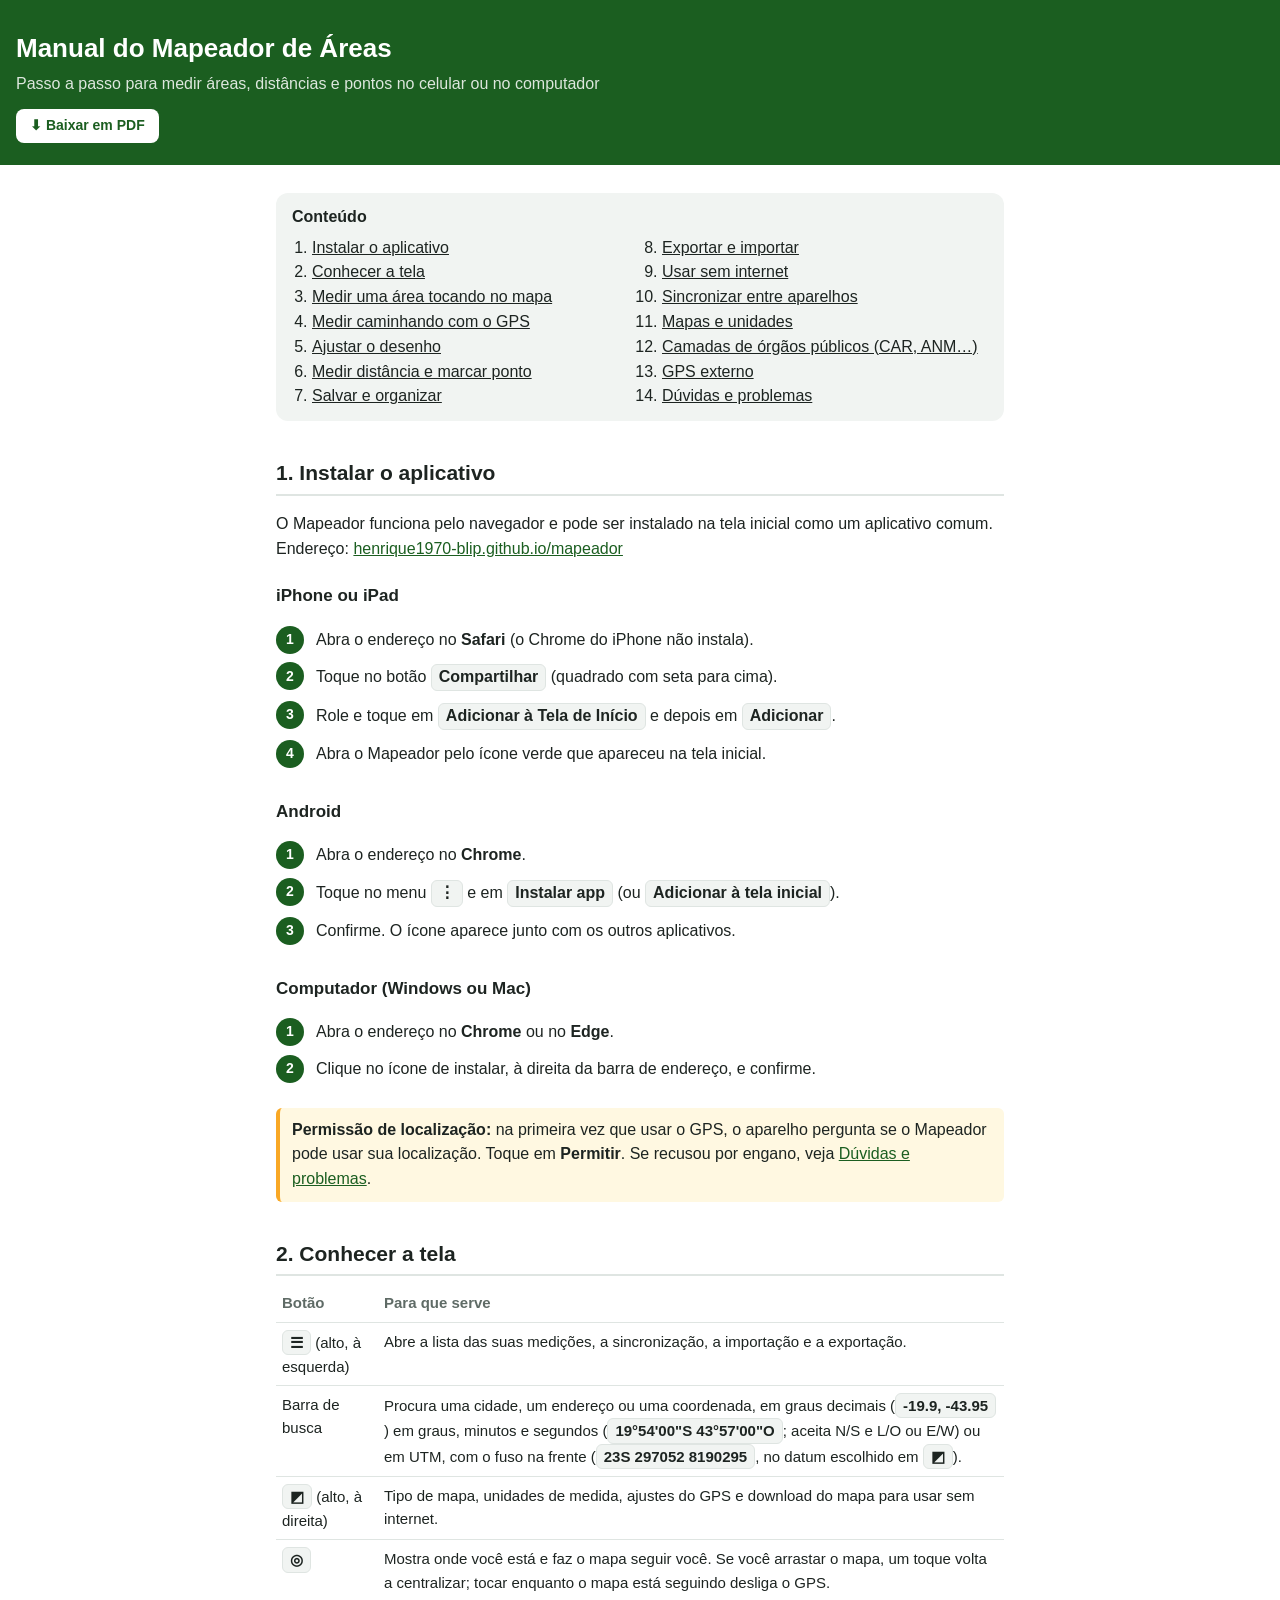
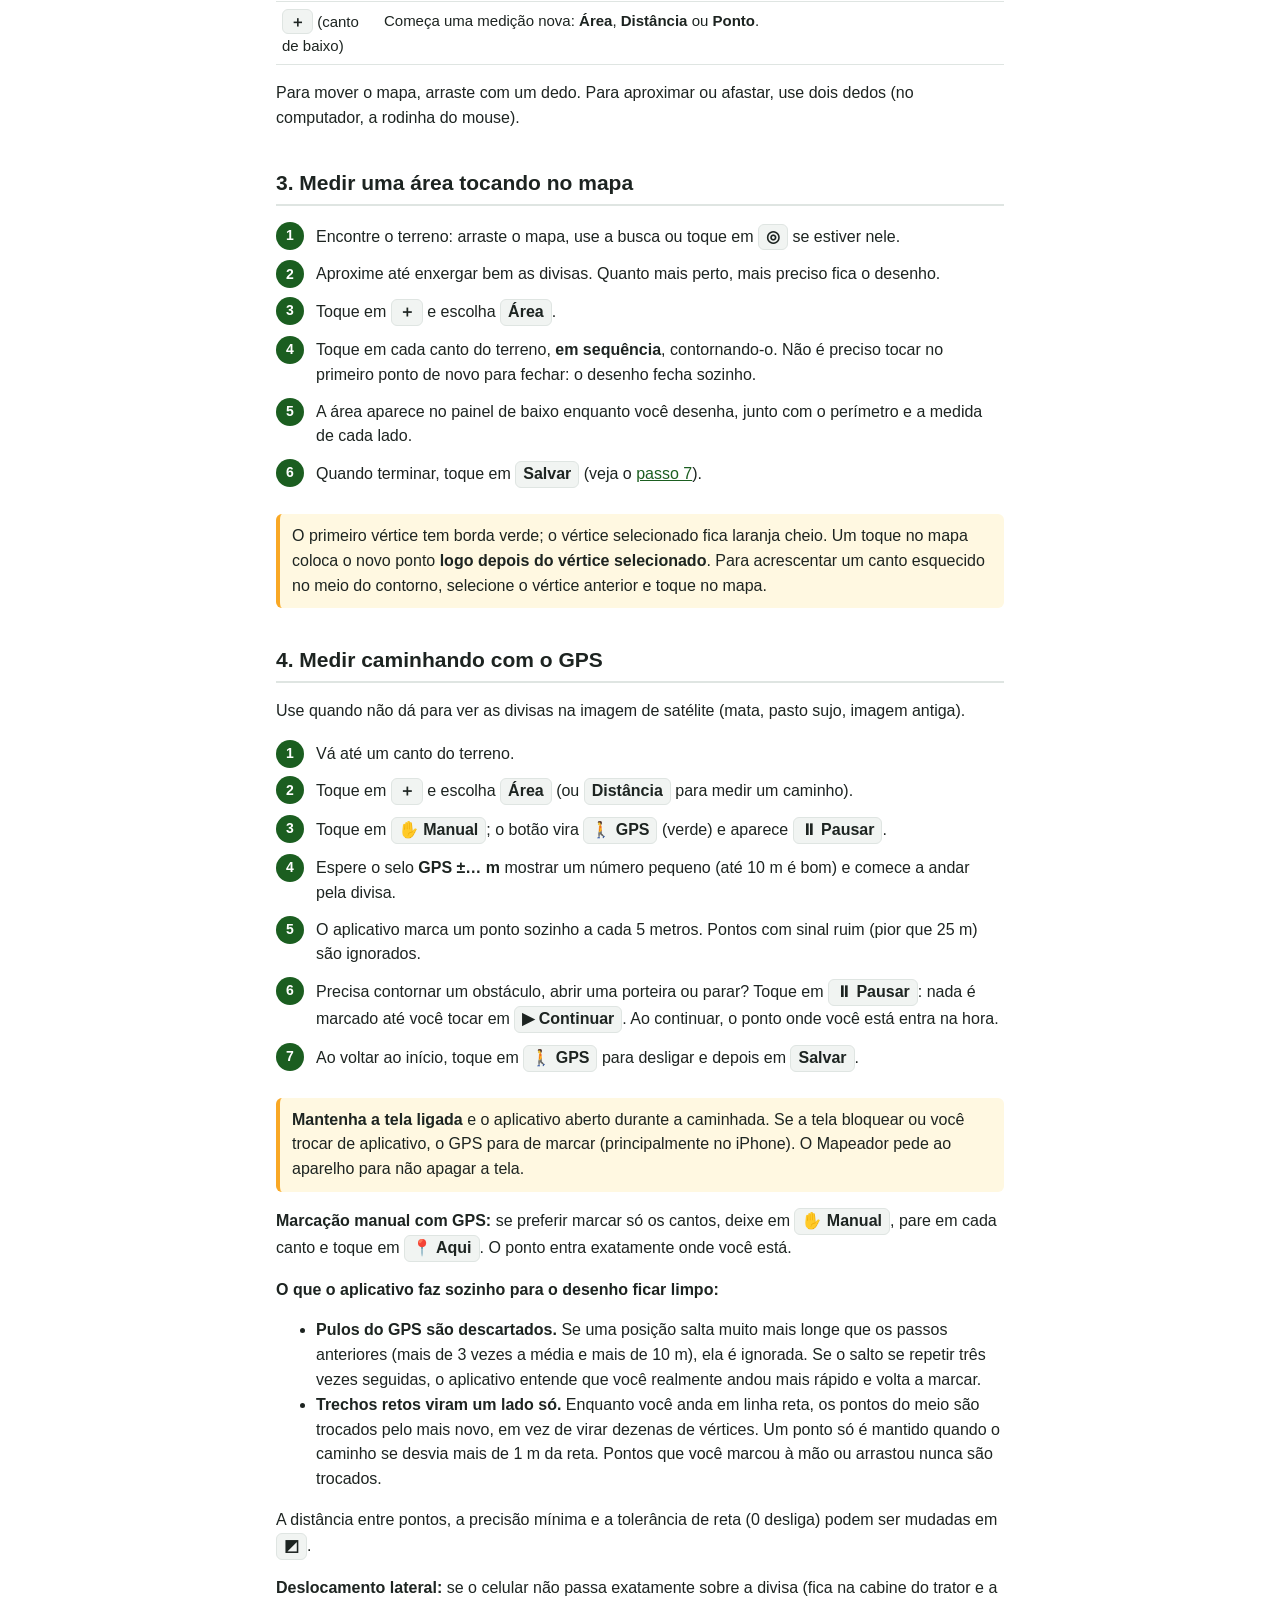
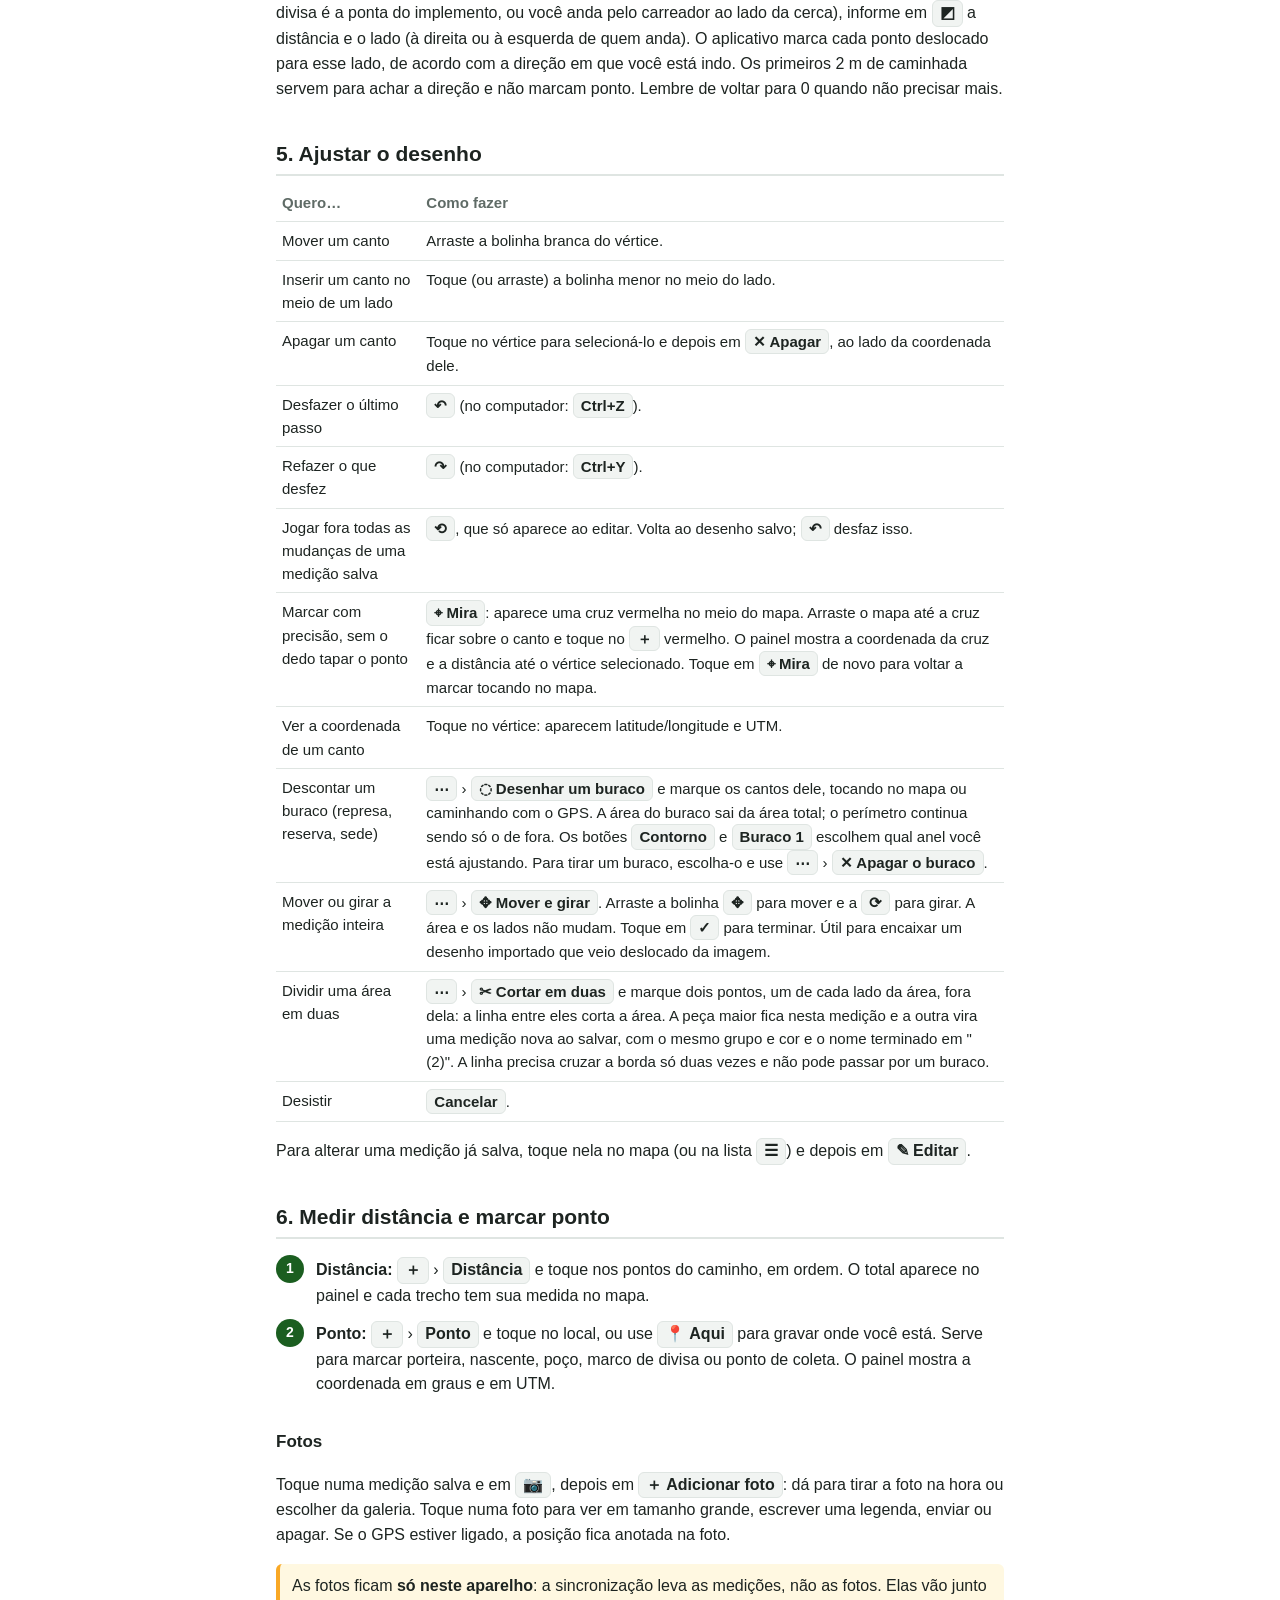
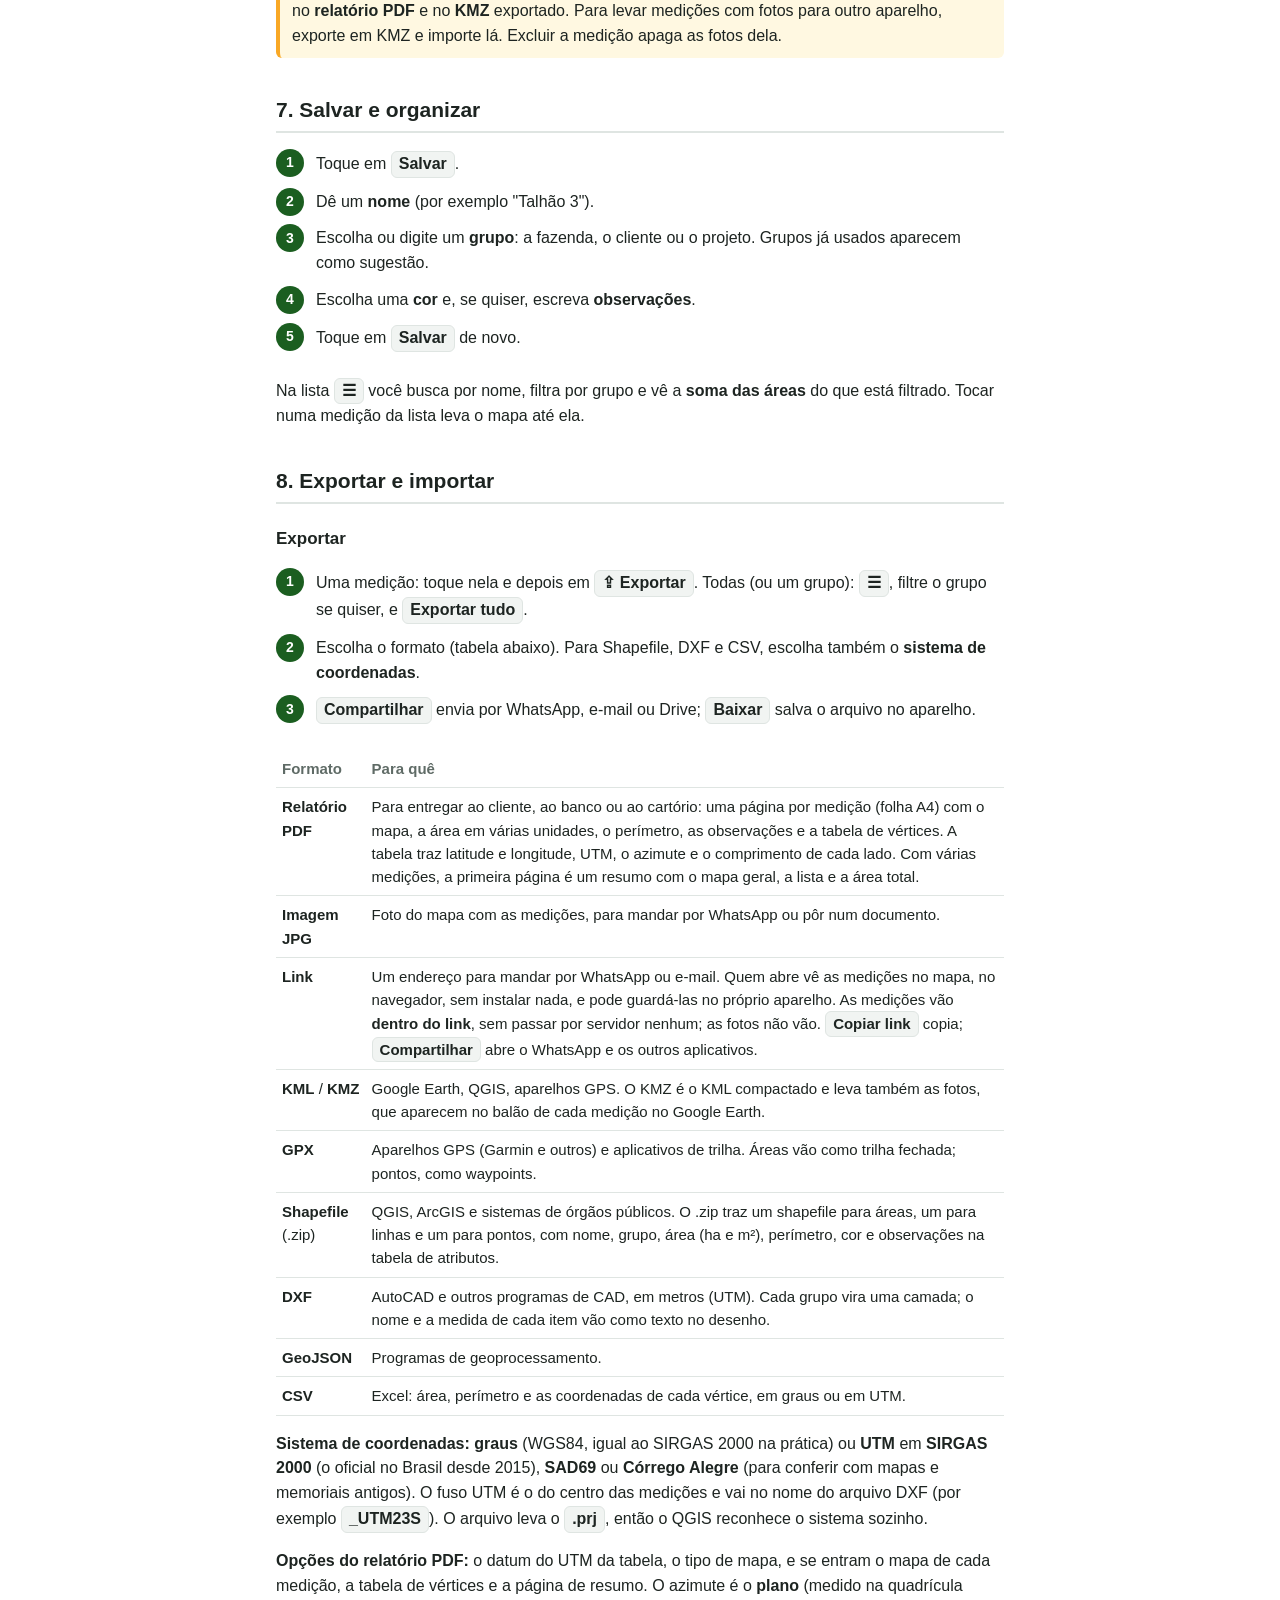
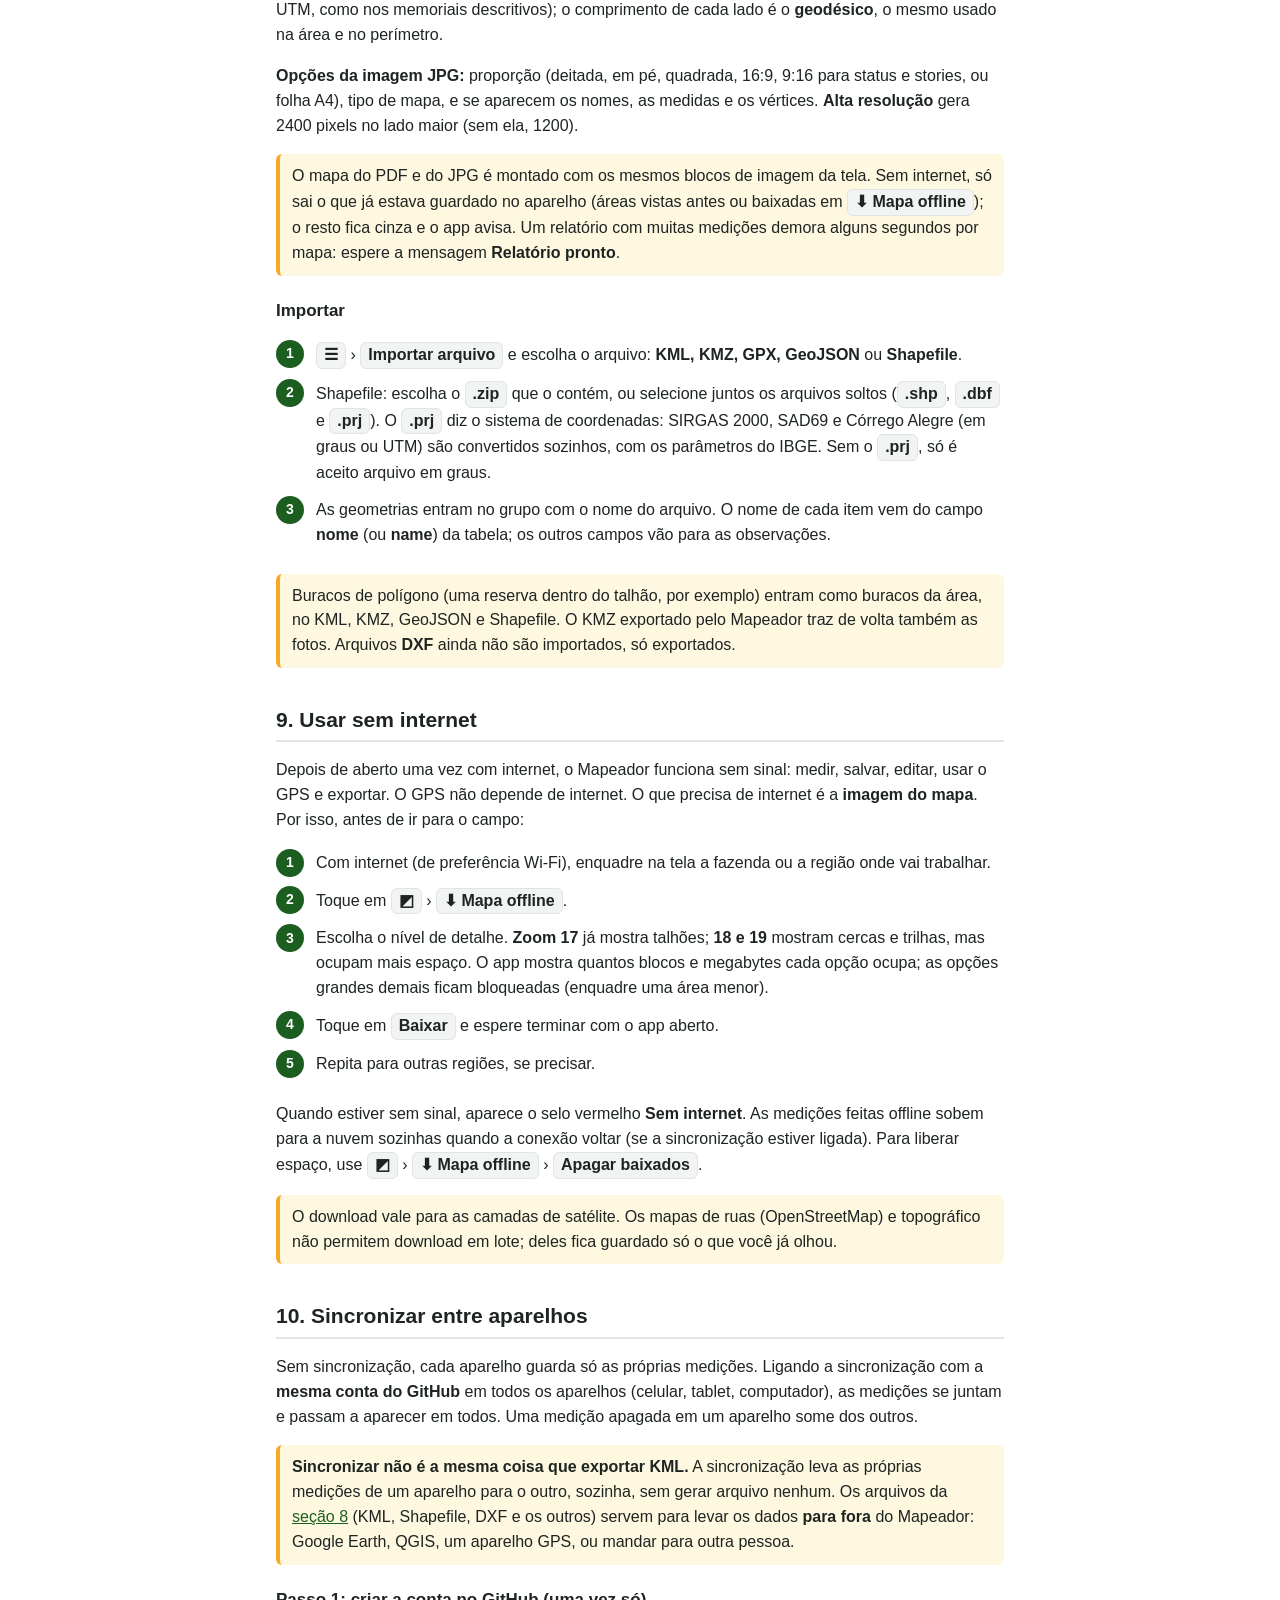
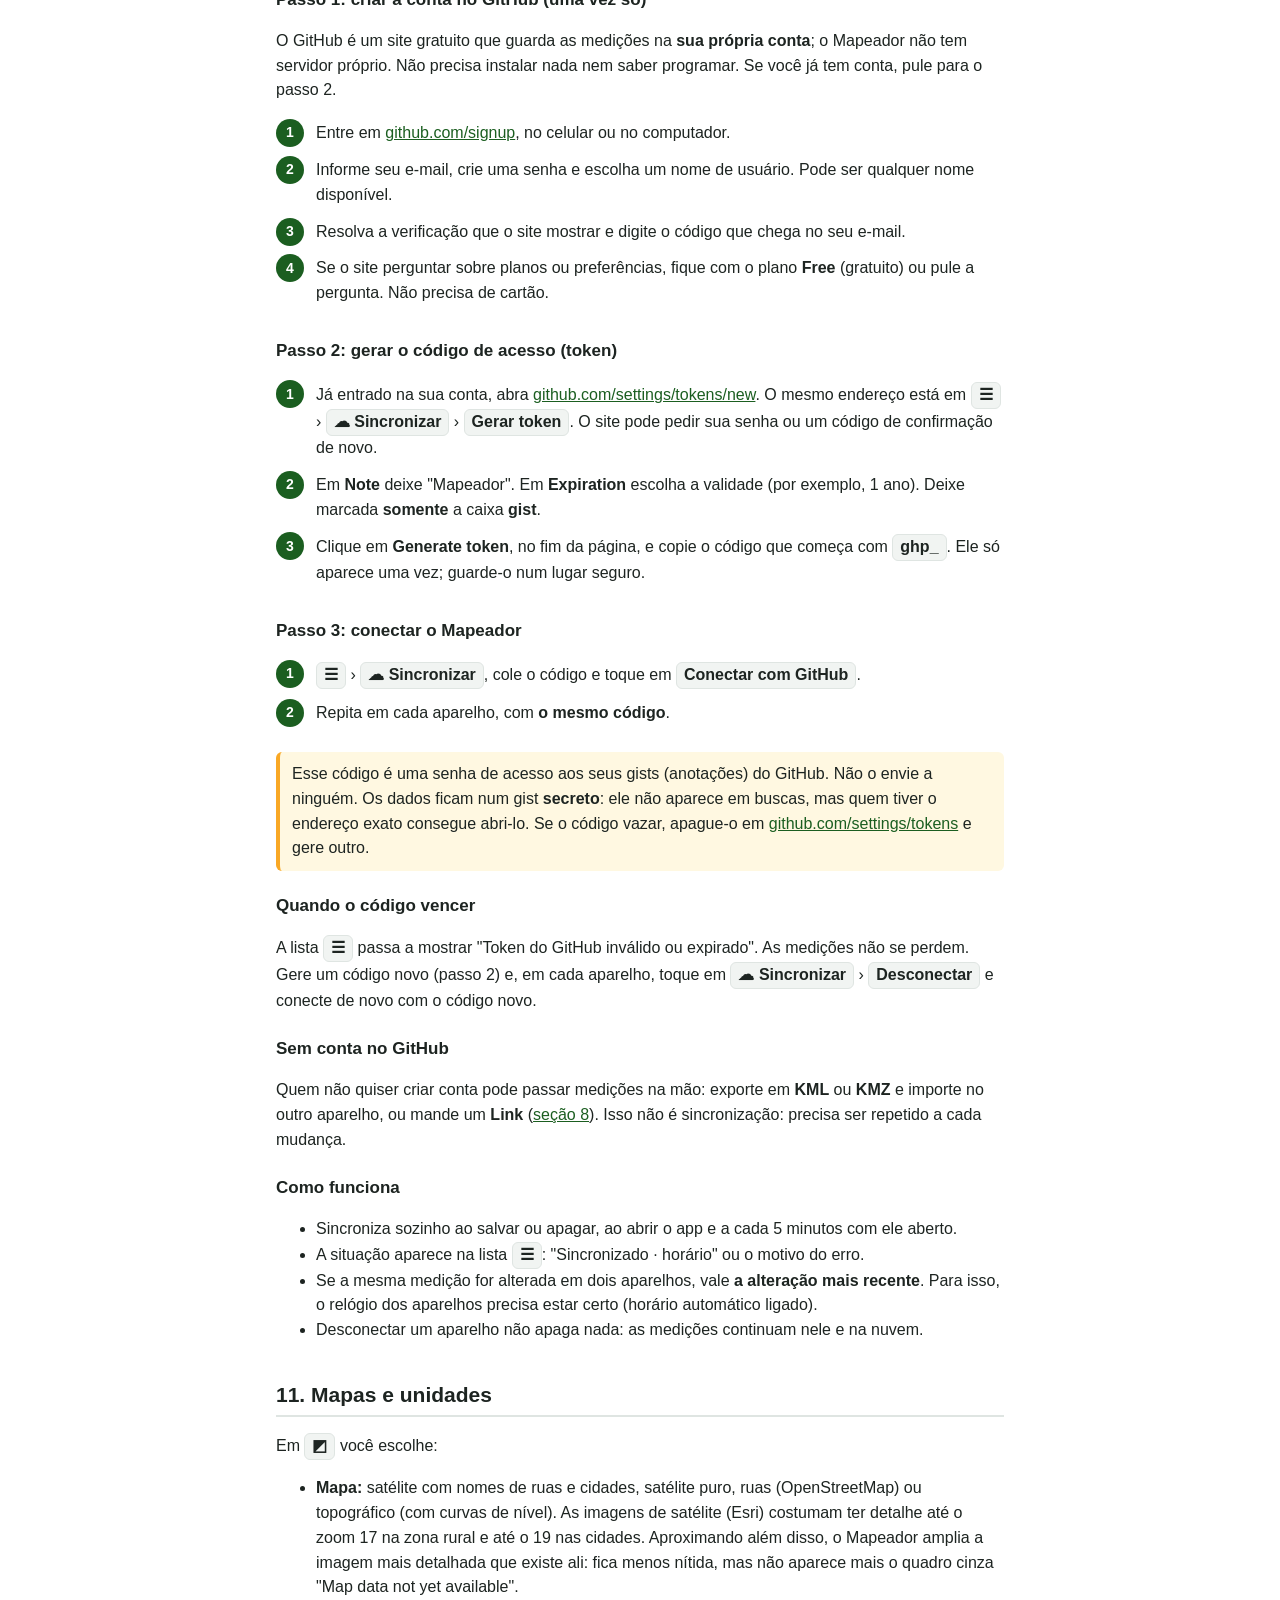
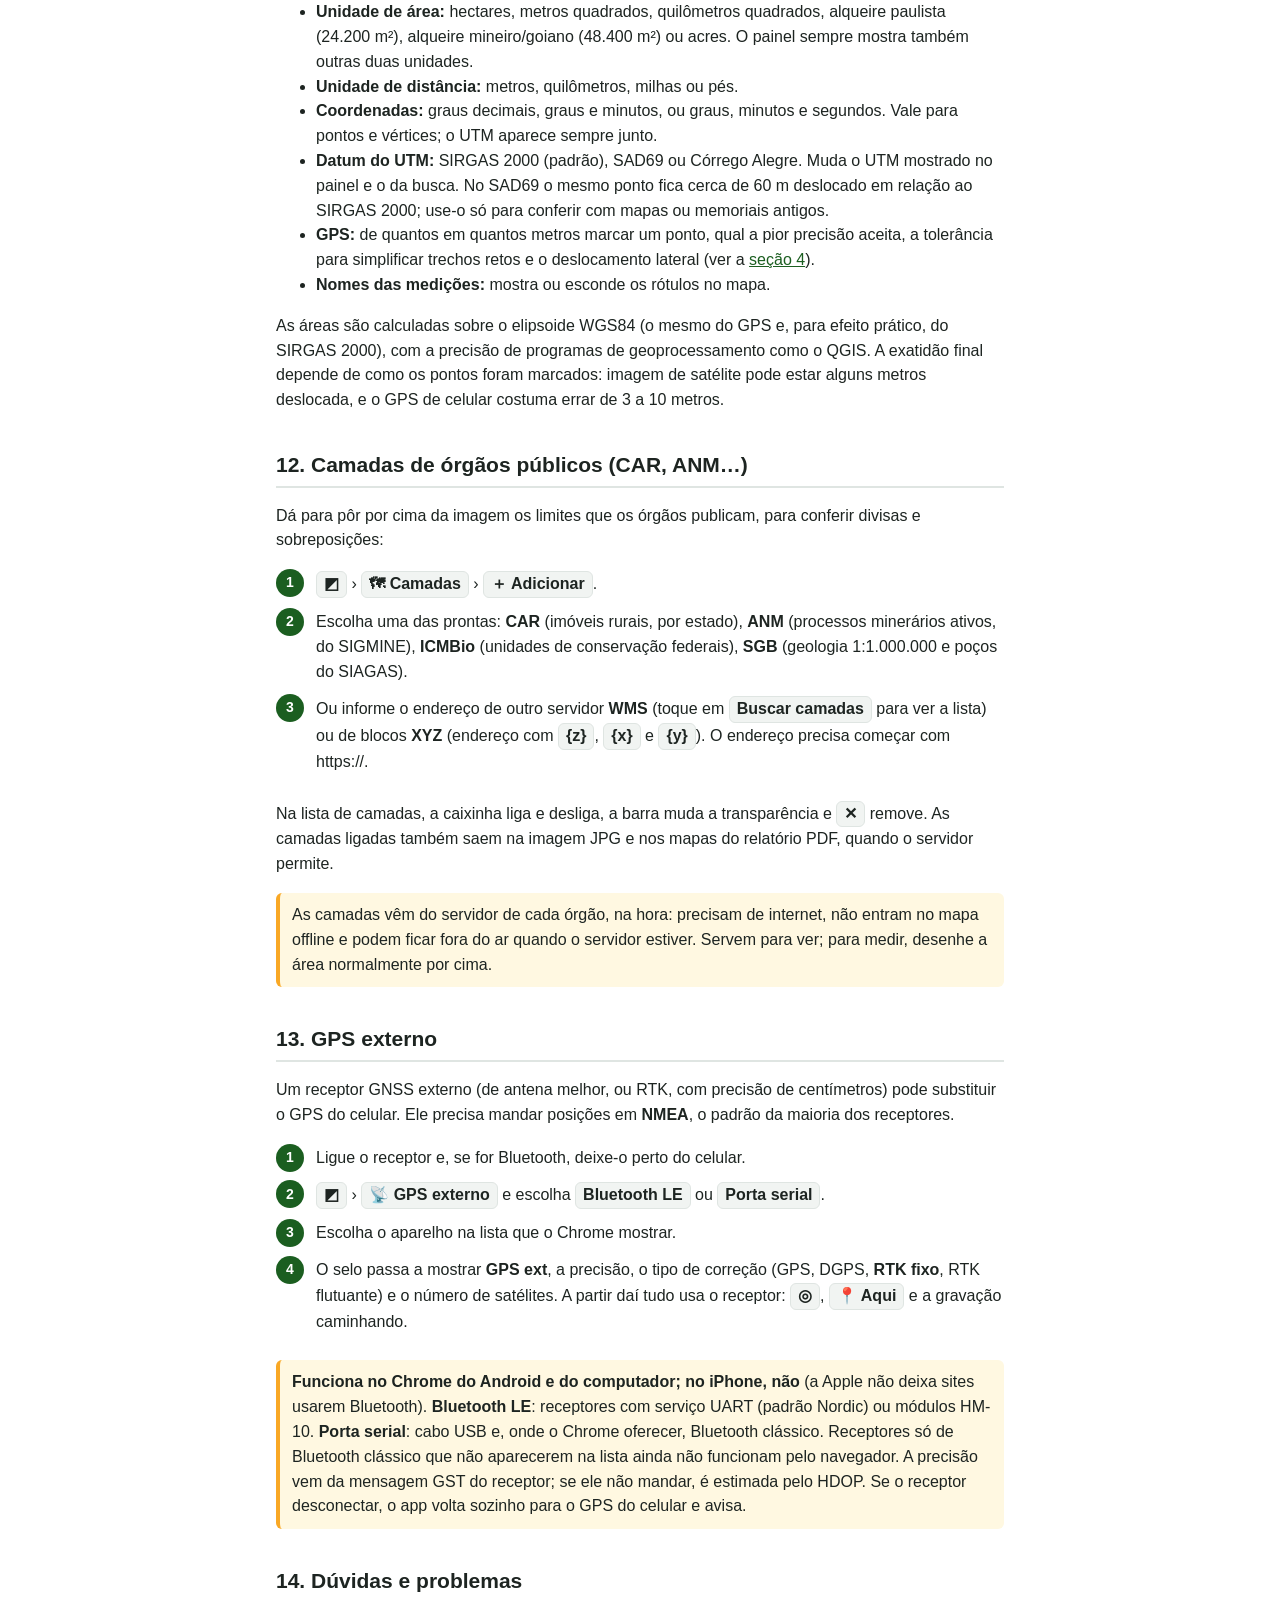
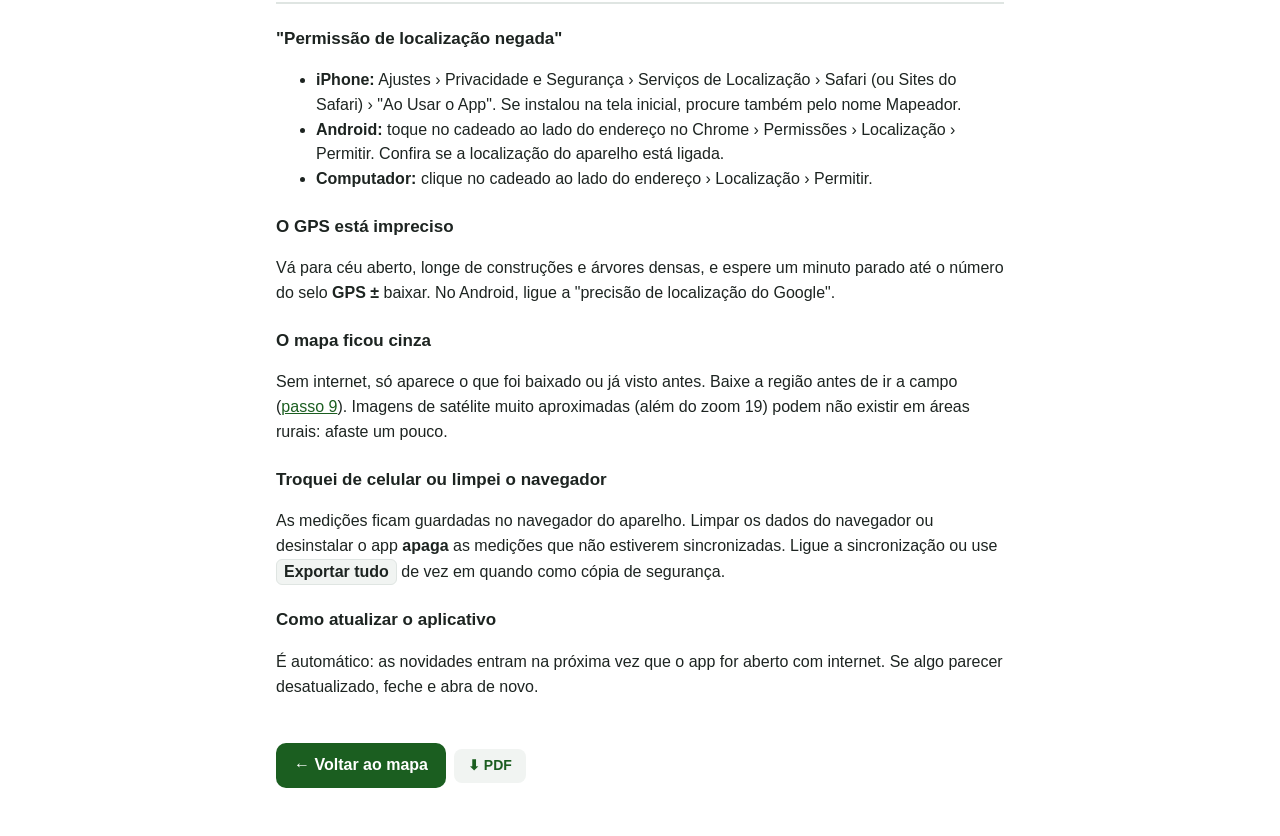
==== commit 628eb17a: "Sincronização só pelo GitHub: remove o login Google e o Firebase - Janela Sincronizar só com GitHub," ====
--- a/manual.html
+++ b/manual.html
@@ -270,33 +270,47 @@
 download em lote; deles fica guardado só o que você já olhou.</div>
 
 <h2 id="sync">10. Sincronizar entre aparelhos</h2>
-<p>Sem sincronização, cada aparelho guarda só as próprias medições. Ligando a sincronização com a <b>mesma conta</b> em todos
+<p>Sem sincronização, cada aparelho guarda só as próprias medições. Ligando a sincronização com a <b>mesma conta do GitHub</b> em todos
 os aparelhos (celular, tablet, computador), as medições se juntam e passam a aparecer em todos. Uma medição apagada
 em um aparelho some dos outros.</p>
 <div class="note"><b>Sincronizar não é a mesma coisa que exportar KML.</b> A sincronização leva as próprias medições de
 um aparelho para o outro, sozinha, sem gerar arquivo nenhum. Os arquivos da <a href="#exportar">seção 8</a> (KML, Shapefile, DXF e os outros)
-serve para levar os dados <b>para fora</b> do Mapeador: Google Earth, QGIS, um aparelho GPS, ou mandar para outra pessoa.
-Sem sincronização, também dá para passar medições de um aparelho para outro na mão: exporte o KML num e importe no outro.</div>
-
-<h3>Opção A: conta Google</h3>
-<ol class="steps">
-  <li><span class="k">☰</span> › <span class="k">☁ Sincronizar</span> › <span class="k">Entrar com Google</span>.</li>
-  <li>Escolha sua conta Google e autorize.</li>
-  <li>Repita nos outros aparelhos com <b>a mesma conta</b>.</li>
-</ol>
-<p style="color:var(--muted)">Se o botão estiver cinza, o login Google ainda não foi ativado pelo responsável pelo site. Use a opção B.</p>
-
-<h3>Opção B: conta do GitHub</h3>
-<ol class="steps">
-  <li>No computador, entre em <a href="https://github.com/settings/tokens/new?scopes=gist&description=Mapeador">github.com/settings/tokens/new</a> (com sua conta GitHub).</li>
-  <li>Em <b>Note</b> escreva "Mapeador". Em <b>Expiration</b> escolha a validade (por exemplo, 1 ano). Marque <b>somente</b> a caixa <b>gist</b>.</li>
-  <li>Clique em <b>Generate token</b> e copie o código que começa com <span class="k">ghp_</span>. Ele só aparece uma vez; guarde-o num lugar seguro.</li>
-  <li>No Mapeador: <span class="k">☰</span> › <span class="k">☁ Sincronizar</span>, cole o código e toque em <span class="k">Conectar com GitHub</span>.</li>
-  <li>Repita o passo 4 em cada aparelho, com <b>o mesmo código</b>.</li>
+servem para levar os dados <b>para fora</b> do Mapeador: Google Earth, QGIS, um aparelho GPS, ou mandar para outra pessoa.</div>
+
+<h3>Passo 1: criar a conta no GitHub (uma vez só)</h3>
+<p>O GitHub é um site gratuito que guarda as medições na <b>sua própria conta</b>; o Mapeador não tem servidor próprio.
+Não precisa instalar nada nem saber programar. Se você já tem conta, pule para o passo 2.</p>
+<ol class="steps">
+  <li>Entre em <a href="https://github.com/signup">github.com/signup</a>, no celular ou no computador.</li>
+  <li>Informe seu e-mail, crie uma senha e escolha um nome de usuário. Pode ser qualquer nome disponível.</li>
+  <li>Resolva a verificação que o site mostrar e digite o código que chega no seu e-mail.</li>
+  <li>Se o site perguntar sobre planos ou preferências, fique com o plano <b>Free</b> (gratuito) ou pule a pergunta. Não precisa de cartão.</li>
+</ol>
+
+<h3>Passo 2: gerar o código de acesso (token)</h3>
+<ol class="steps">
+  <li>Já entrado na sua conta, abra <a href="https://github.com/settings/tokens/new?scopes=gist&description=Mapeador">github.com/settings/tokens/new</a>.
+  O mesmo endereço está em <span class="k">☰</span> › <span class="k">☁ Sincronizar</span> › <span class="k">Gerar token</span>. O site pode pedir sua senha ou um código de confirmação de novo.</li>
+  <li>Em <b>Note</b> deixe "Mapeador". Em <b>Expiration</b> escolha a validade (por exemplo, 1 ano). Deixe marcada <b>somente</b> a caixa <b>gist</b>.</li>
+  <li>Clique em <b>Generate token</b>, no fim da página, e copie o código que começa com <span class="k">ghp_</span>. Ele só aparece uma vez; guarde-o num lugar seguro.</li>
+</ol>
+
+<h3>Passo 3: conectar o Mapeador</h3>
+<ol class="steps">
+  <li><span class="k">☰</span> › <span class="k">☁ Sincronizar</span>, cole o código e toque em <span class="k">Conectar com GitHub</span>.</li>
+  <li>Repita em cada aparelho, com <b>o mesmo código</b>.</li>
 </ol>
 <div class="note">Esse código é uma senha de acesso aos seus gists (anotações) do GitHub. Não o envie a ninguém. Os dados ficam num
 gist <b>secreto</b>: ele não aparece em buscas, mas quem tiver o endereço exato consegue abri-lo. Se o código vazar, apague-o em
 <a href="https://github.com/settings/tokens">github.com/settings/tokens</a> e gere outro.</div>
+
+<h3>Quando o código vencer</h3>
+<p>A lista <span class="k">☰</span> passa a mostrar "Token do GitHub inválido ou expirado". As medições não se perdem. Gere um código novo
+(passo 2) e, em cada aparelho, toque em <span class="k">☁ Sincronizar</span> › <span class="k">Desconectar</span> e conecte de novo com o código novo.</p>
+
+<h3>Sem conta no GitHub</h3>
+<p>Quem não quiser criar conta pode passar medições na mão: exporte em <b>KML</b> ou <b>KMZ</b> e importe no outro aparelho, ou mande um
+<b>Link</b> (<a href="#exportar">seção 8</a>). Isso não é sincronização: precisa ser repetido a cada mudança.</p>
 
 <h3>Como funciona</h3>
 <ul>
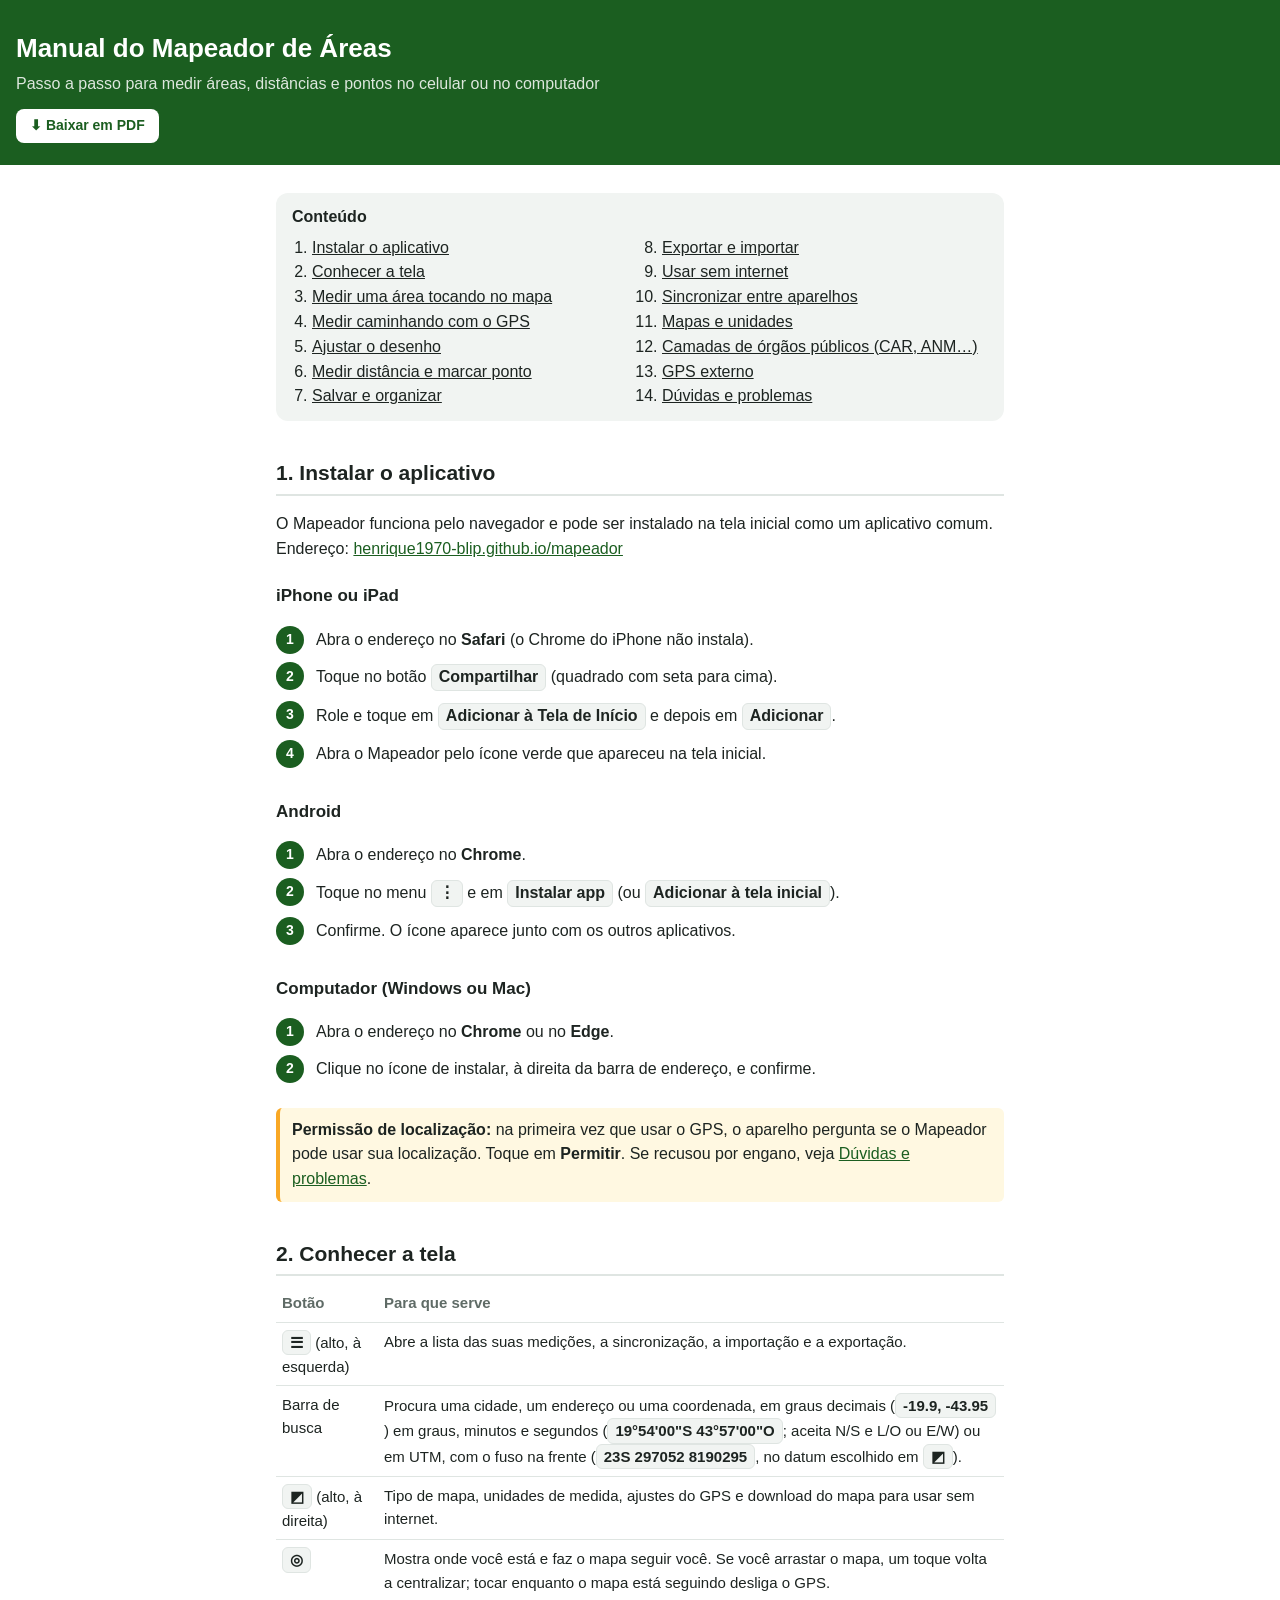
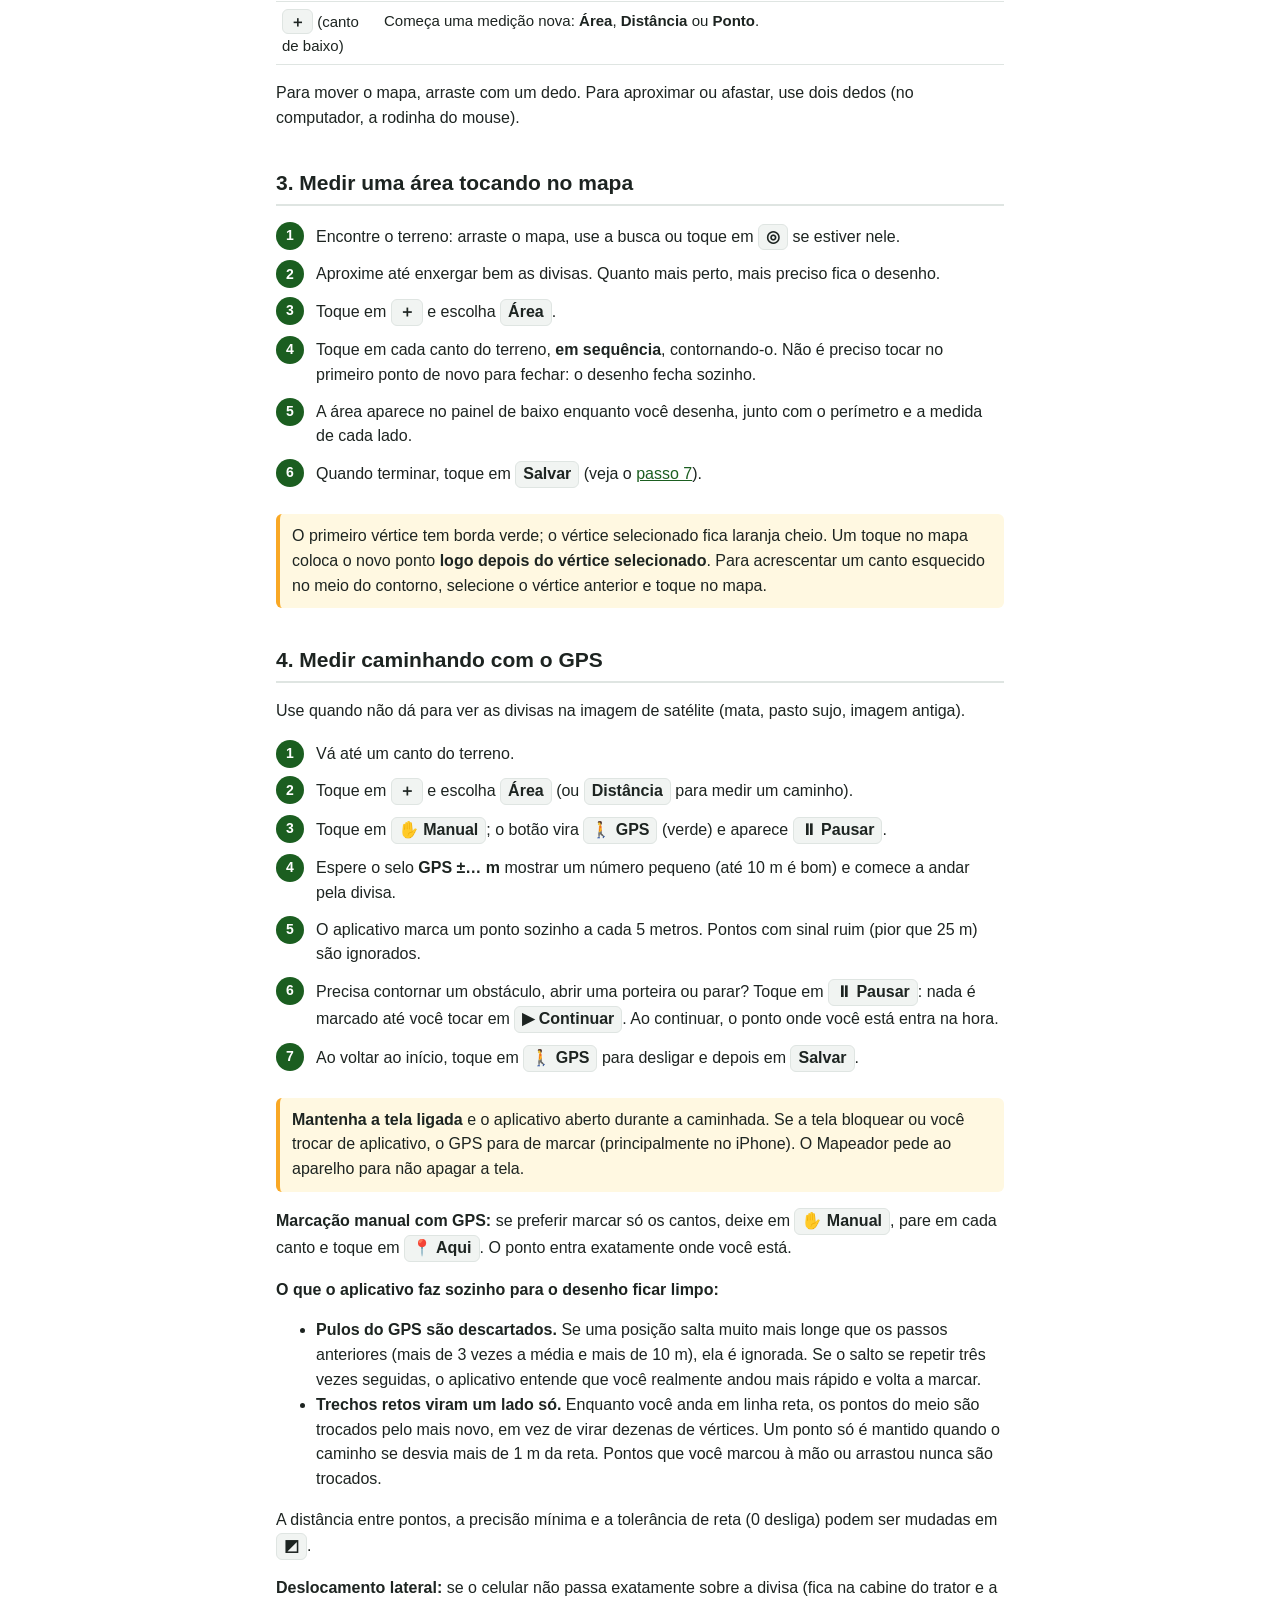
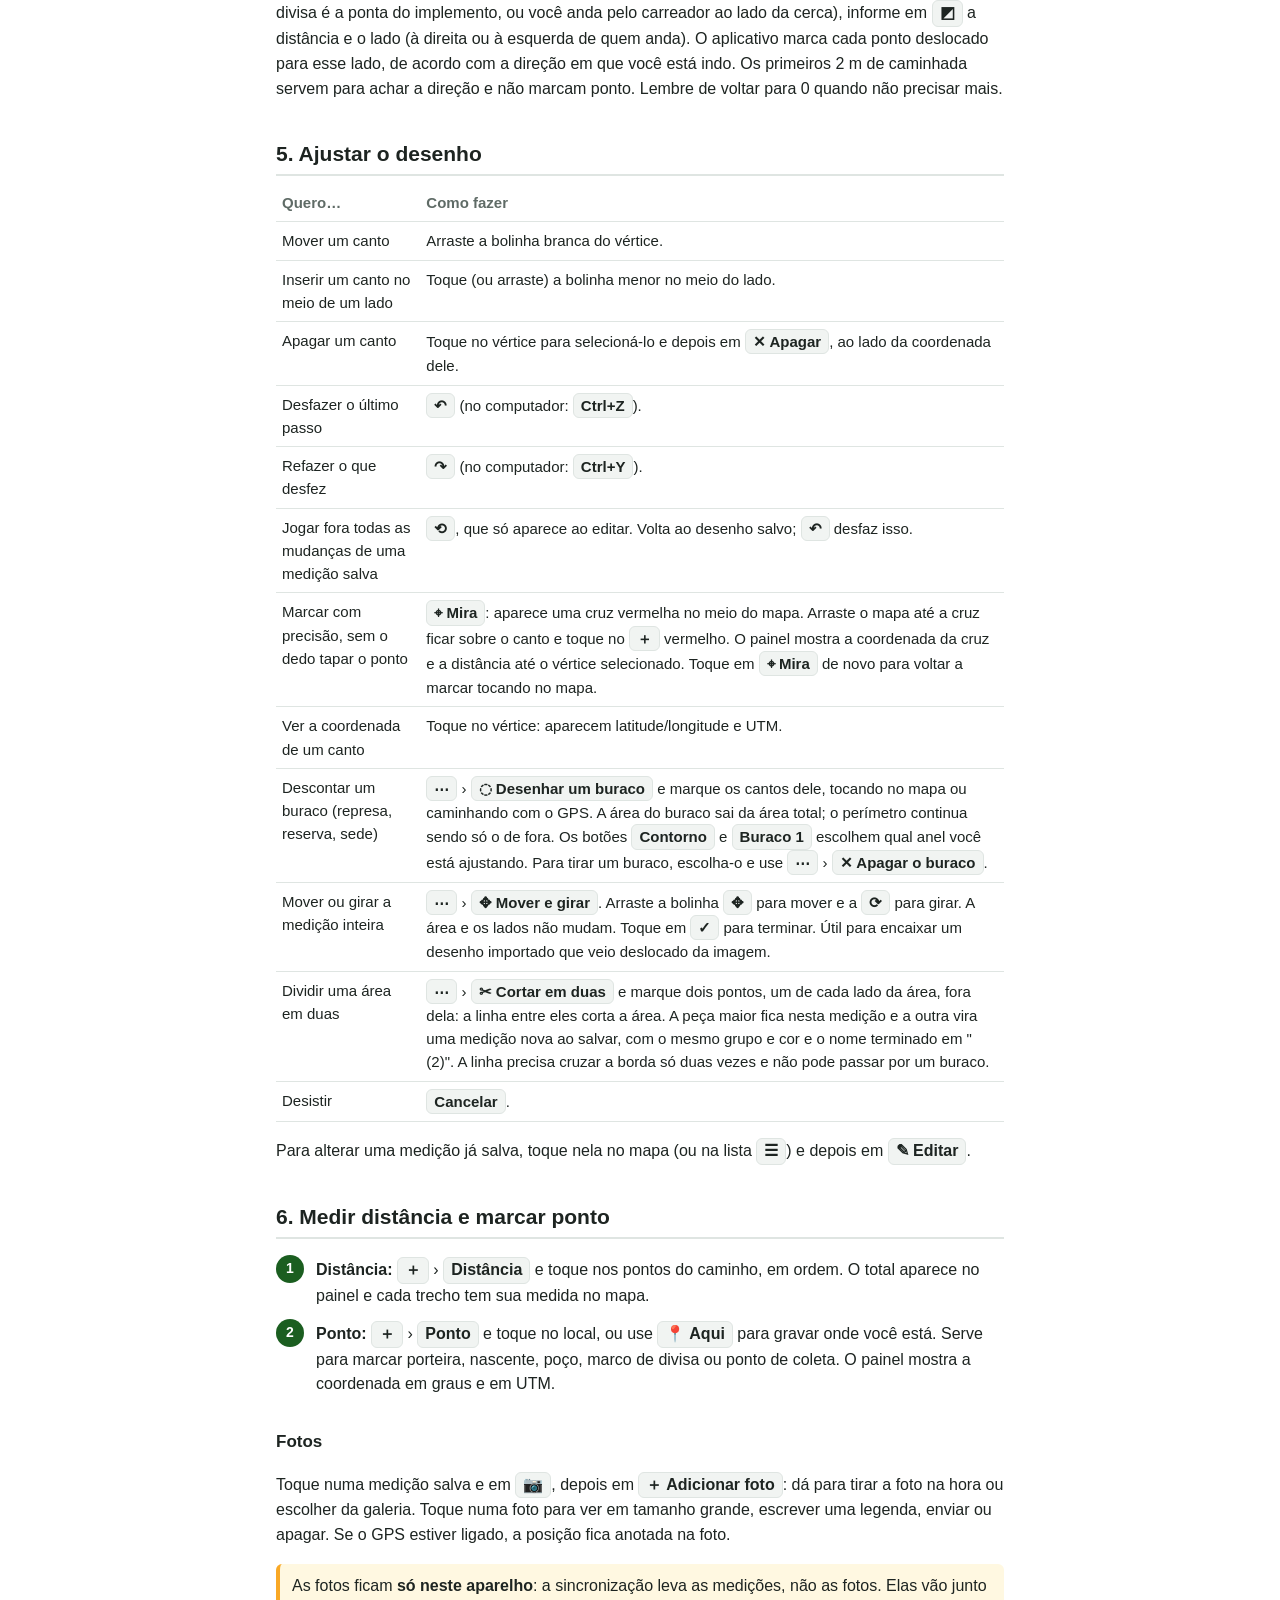
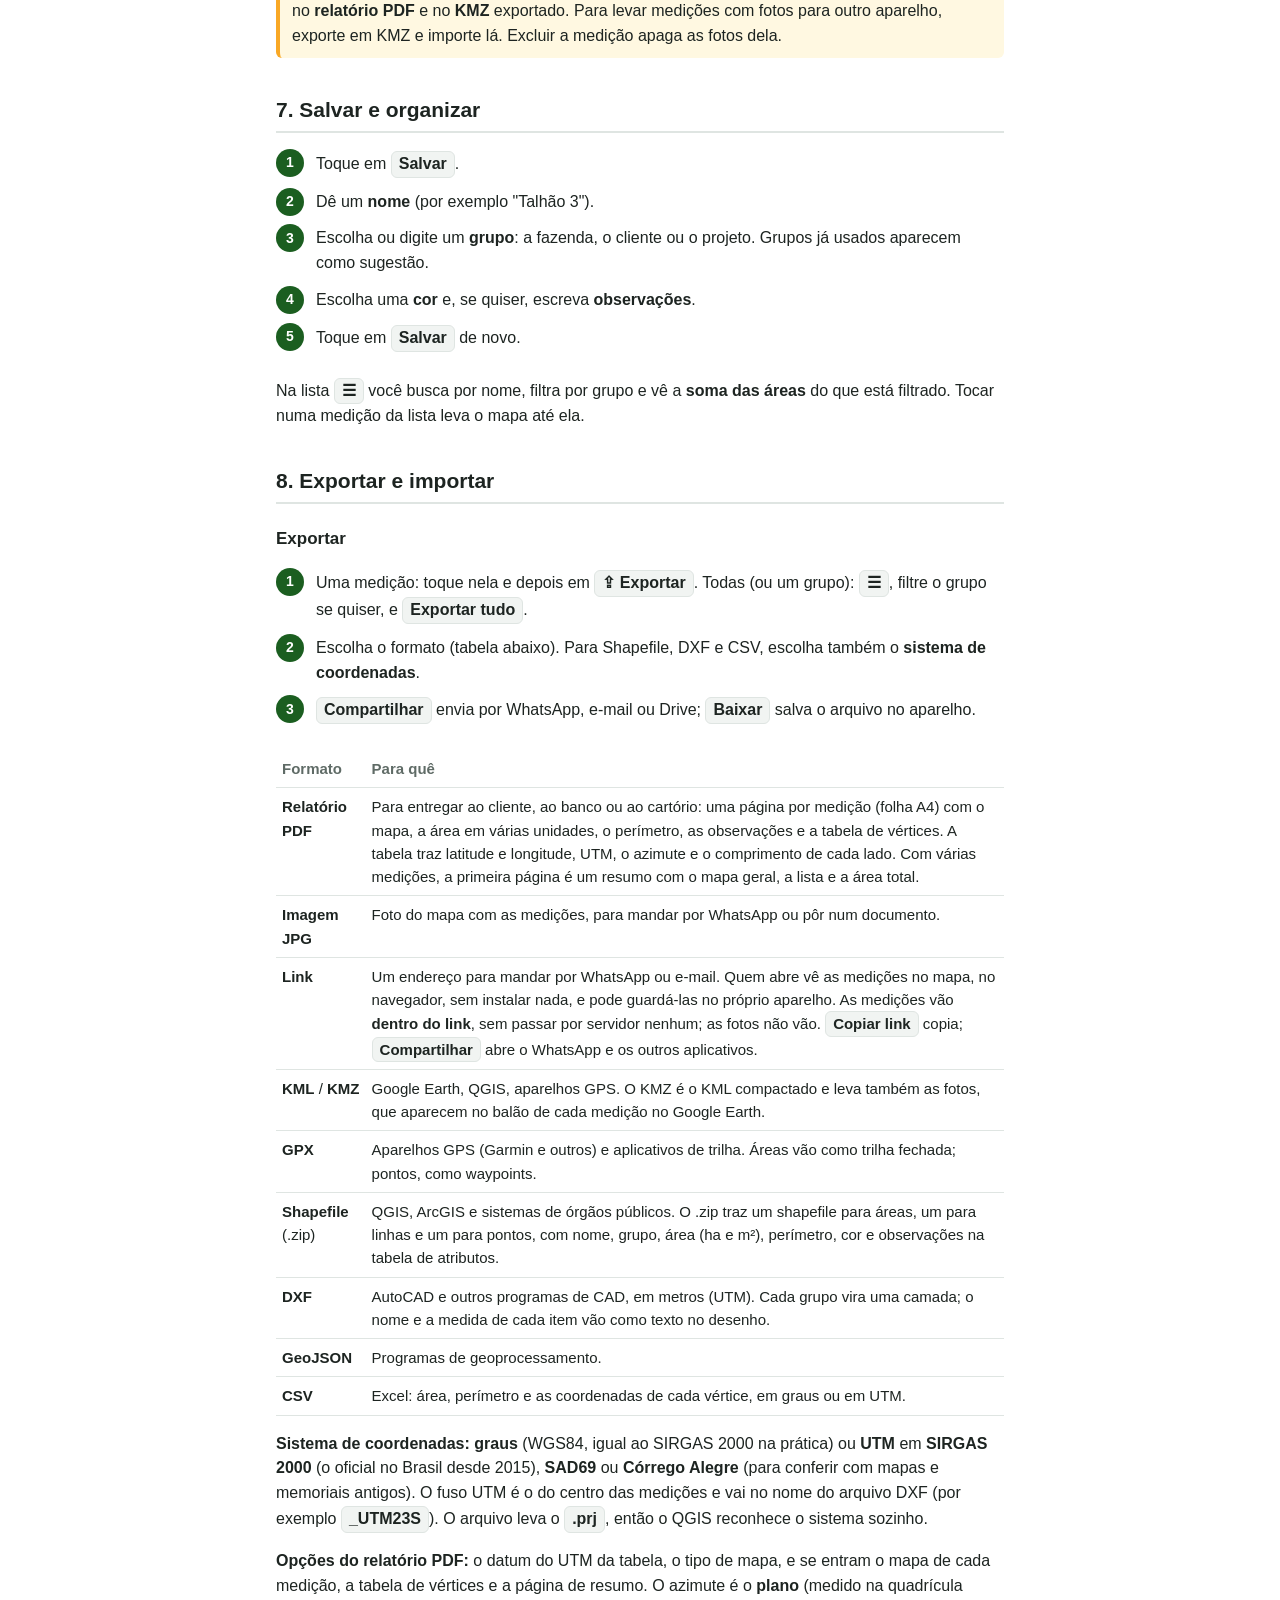
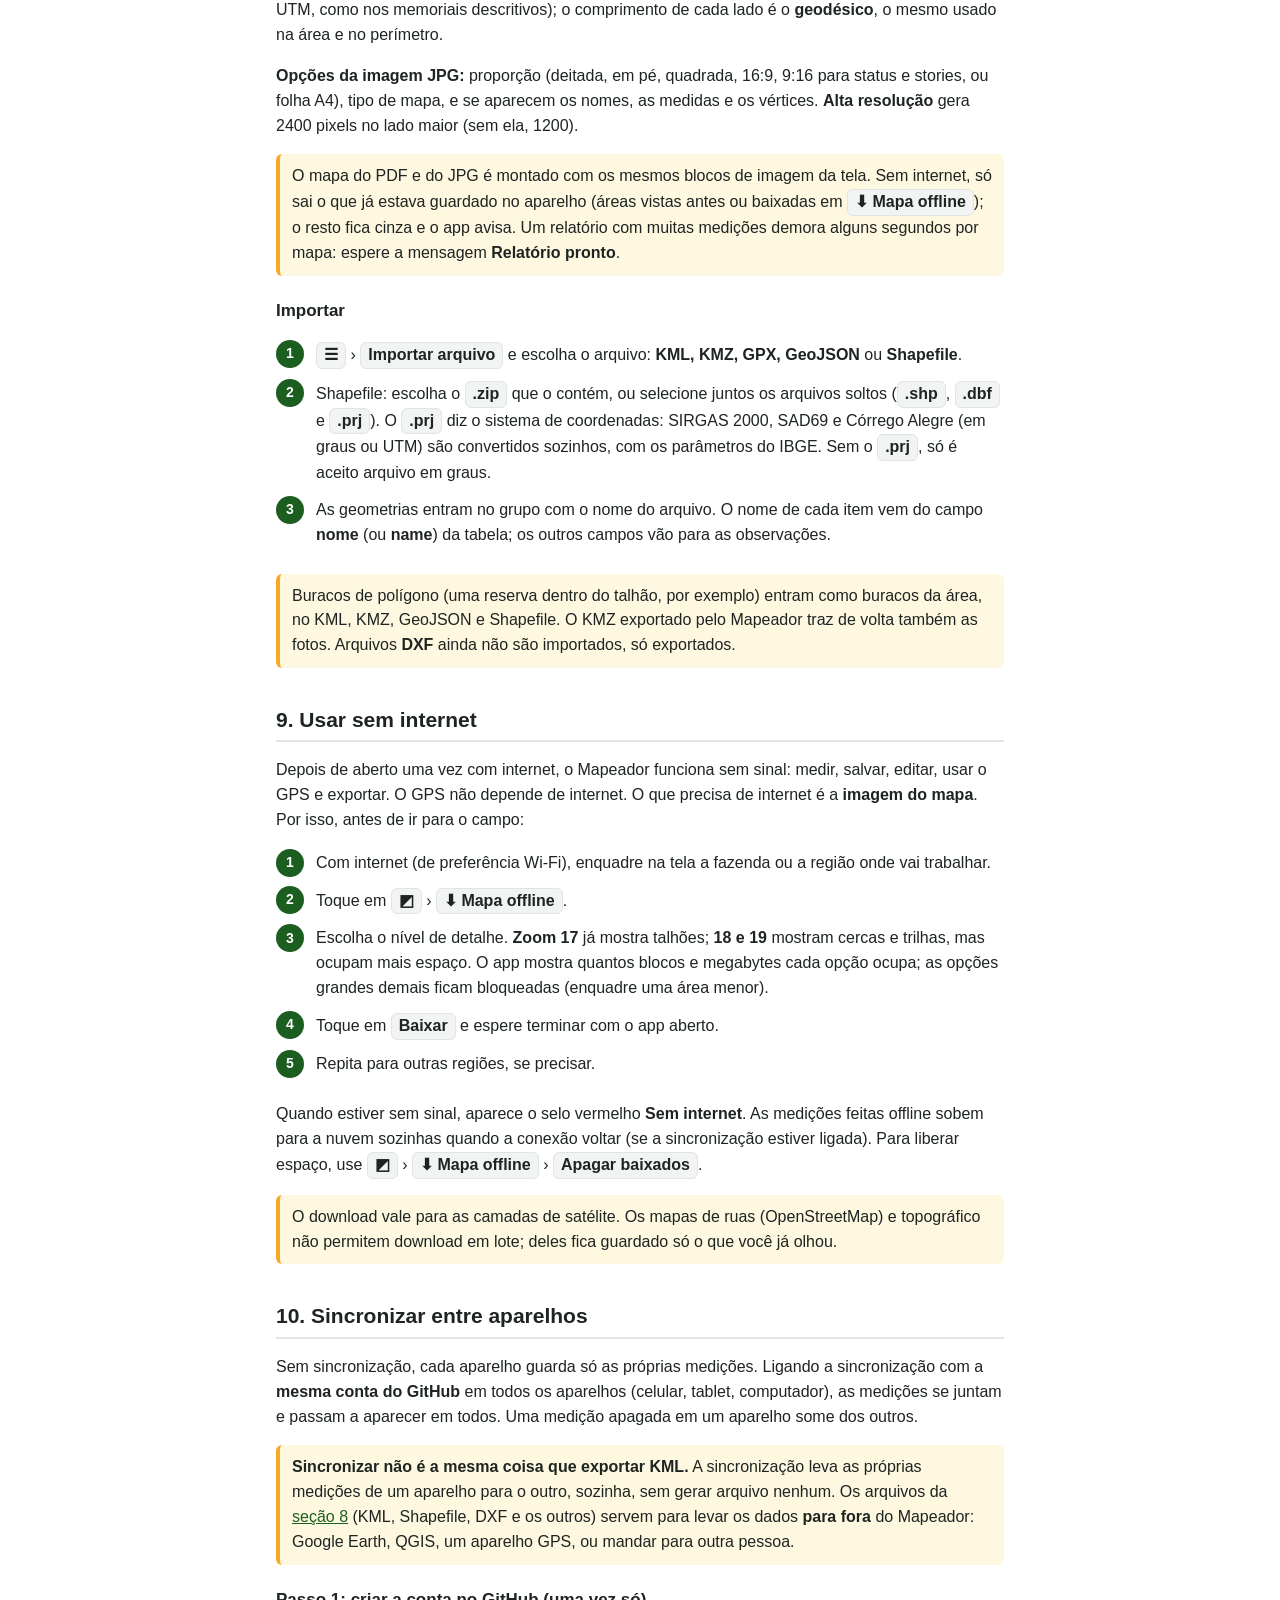
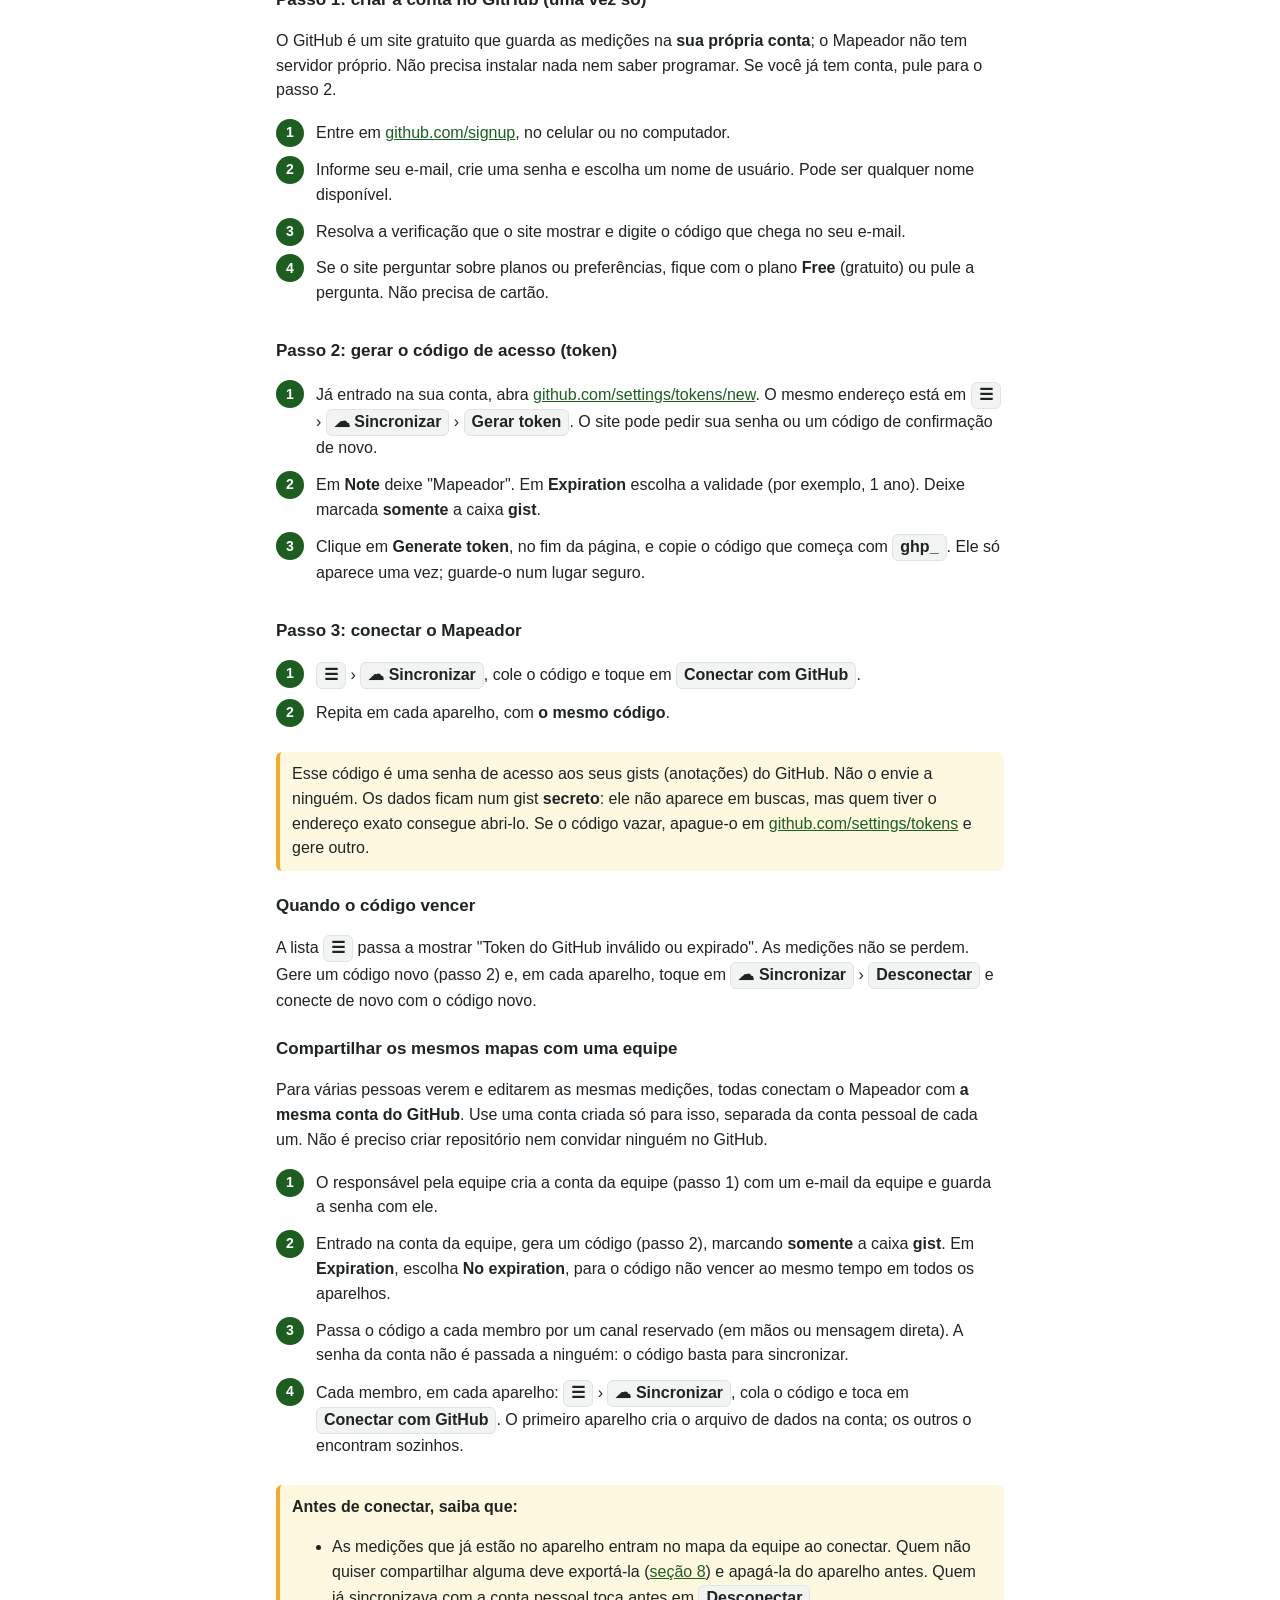
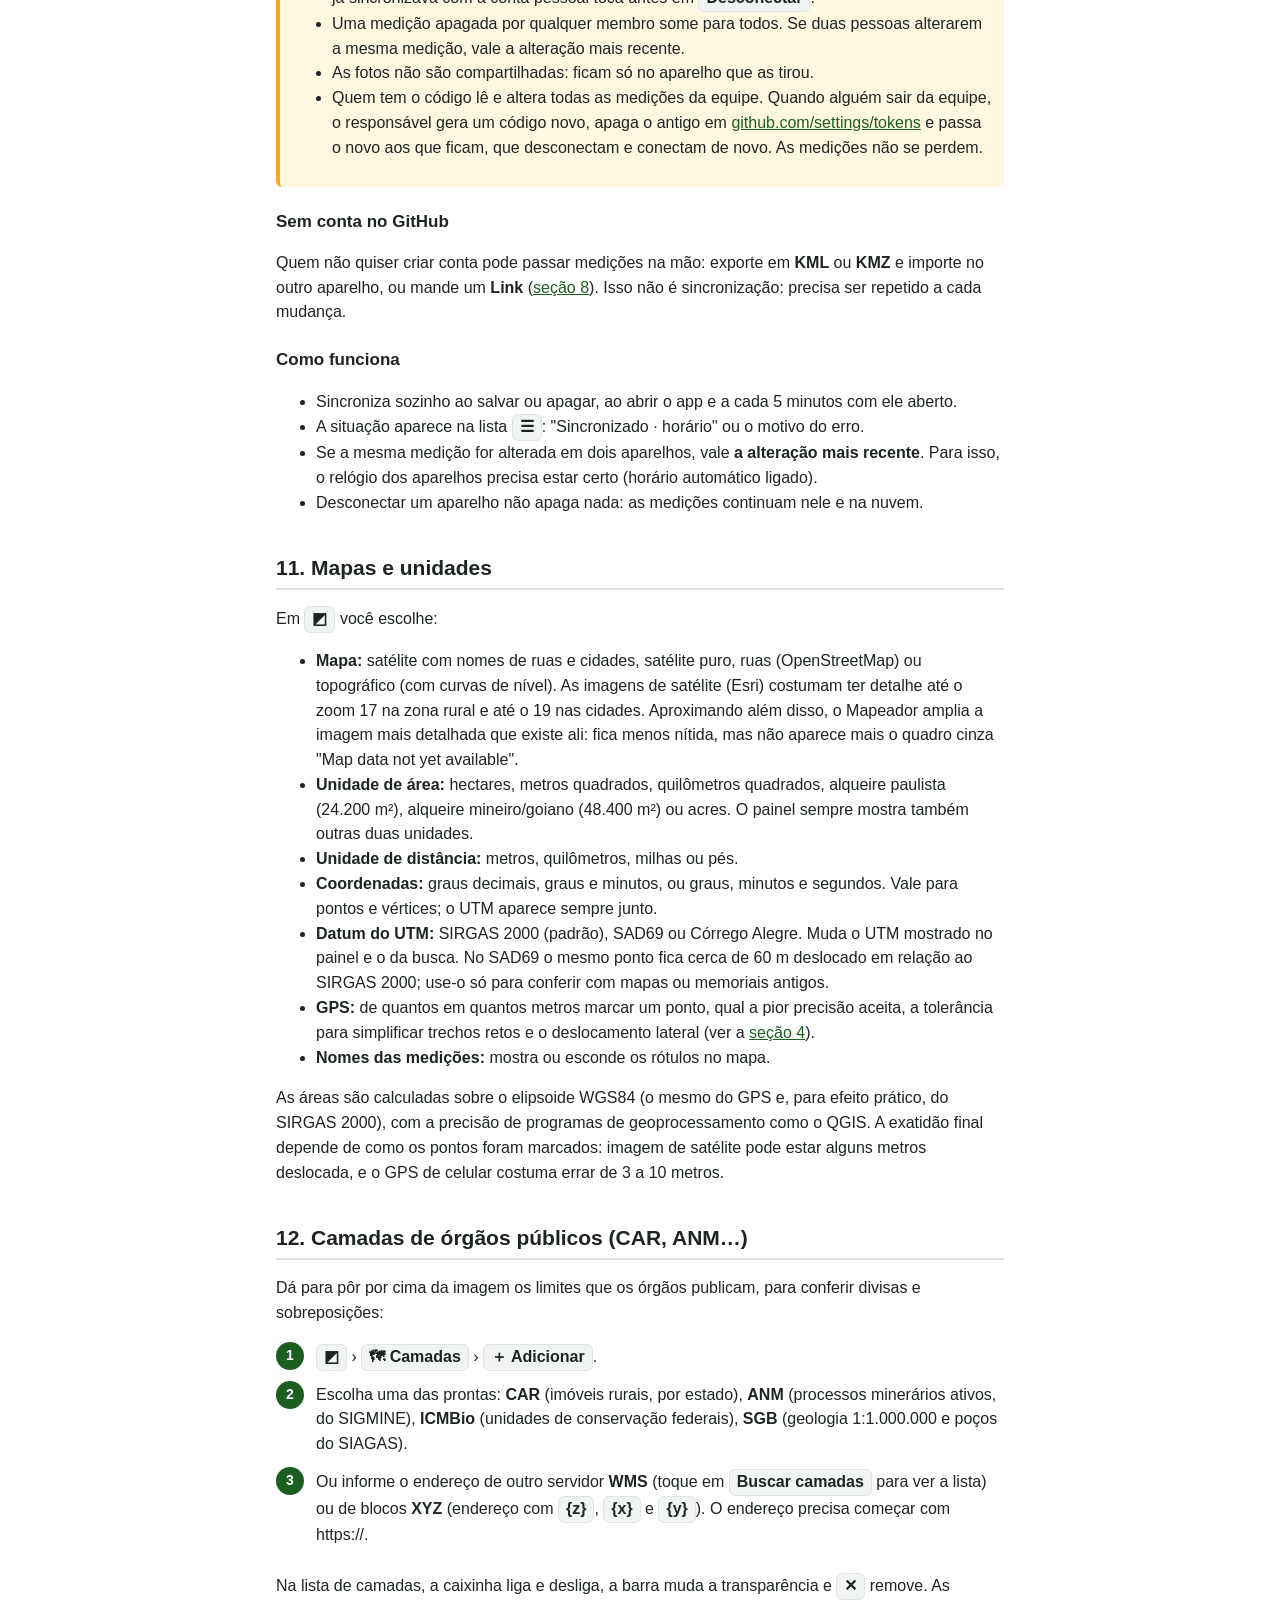
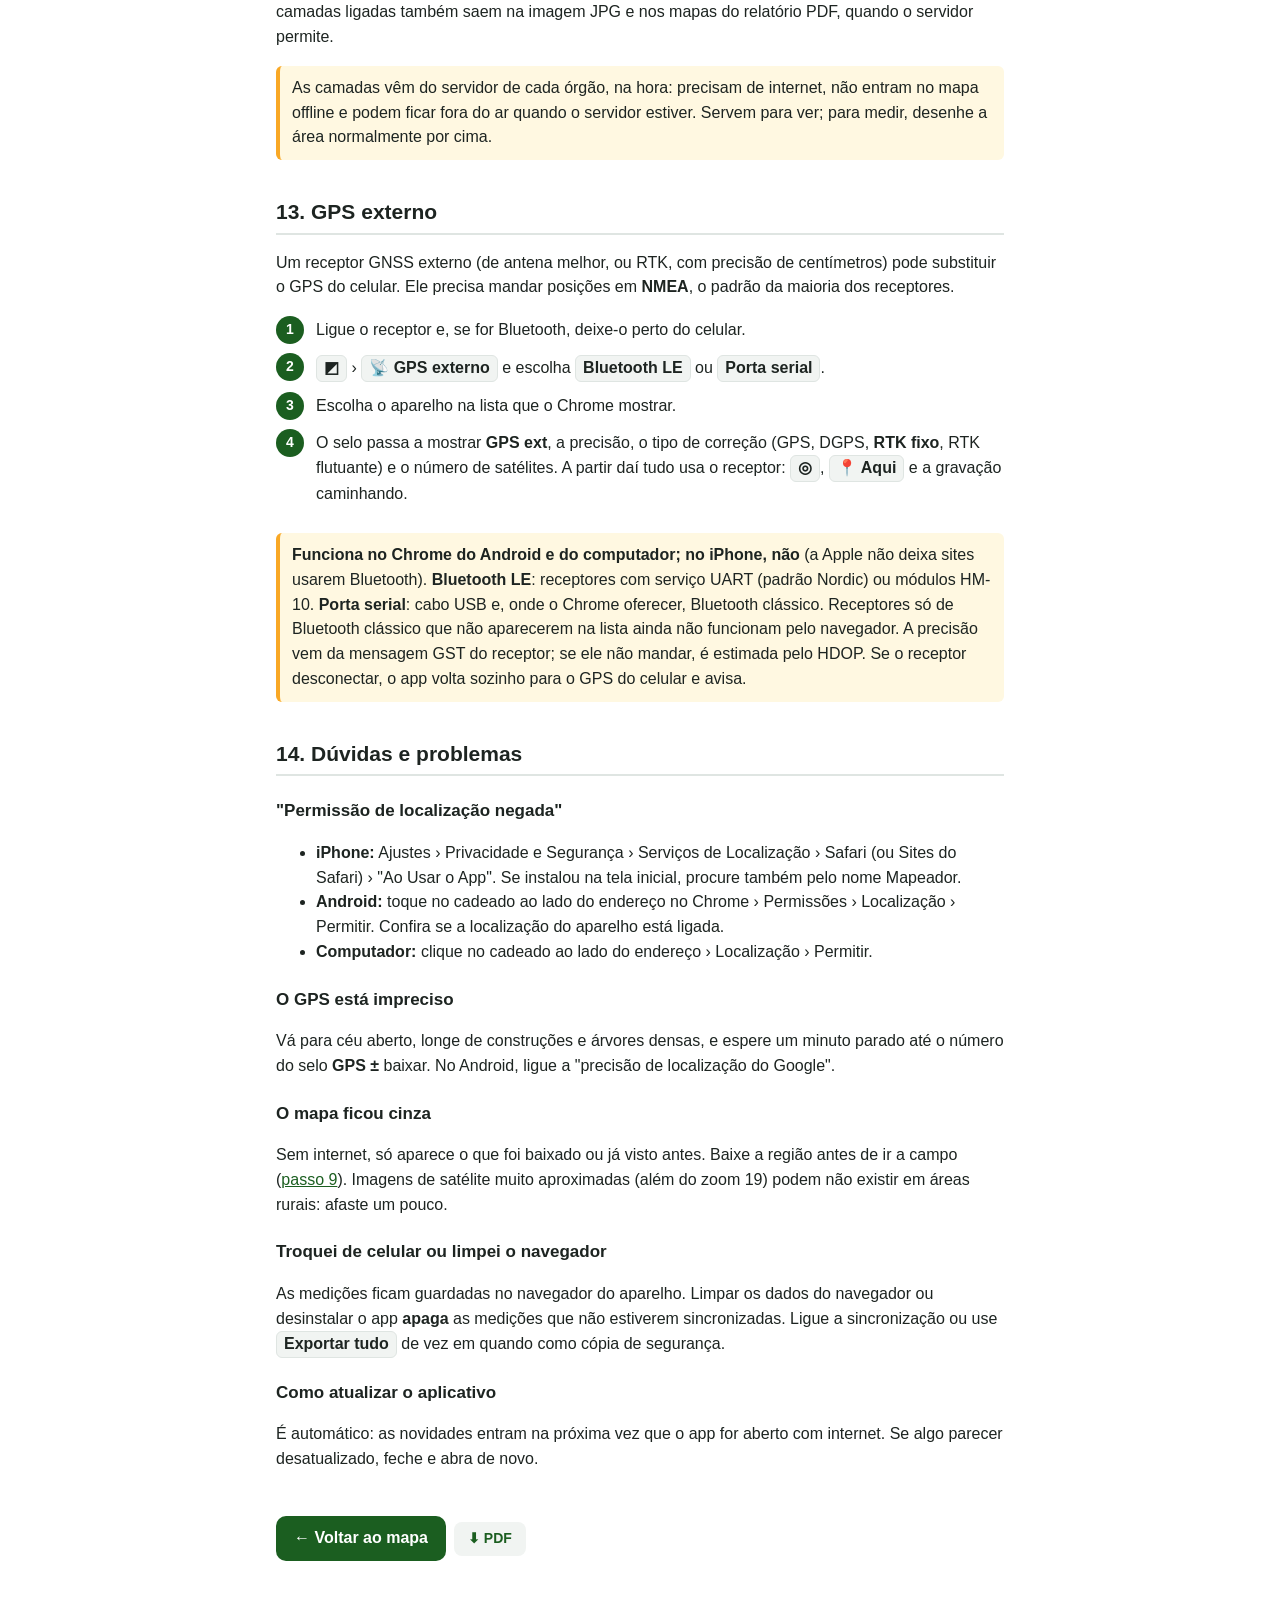
==== commit 21f8a2ef: "Manual: compartilhar os mesmos mapas com uma equipe Co-Authored-By: Claude Opus 5.5 <noreply@anthrop" ====
--- a/manual.html
+++ b/manual.html
@@ -308,6 +308,30 @@
 <p>A lista <span class="k">☰</span> passa a mostrar "Token do GitHub inválido ou expirado". As medições não se perdem. Gere um código novo
 (passo 2) e, em cada aparelho, toque em <span class="k">☁ Sincronizar</span> › <span class="k">Desconectar</span> e conecte de novo com o código novo.</p>
 
+<h3 id="equipe">Compartilhar os mesmos mapas com uma equipe</h3>
+<p>Para várias pessoas verem e editarem as mesmas medições, todas conectam o Mapeador com <b>a mesma conta do GitHub</b>.
+Use uma conta criada só para isso, separada da conta pessoal de cada um. Não é preciso criar repositório nem convidar ninguém no GitHub.</p>
+<ol class="steps">
+  <li>O responsável pela equipe cria a conta da equipe (passo 1) com um e-mail da equipe e guarda a senha com ele.</li>
+  <li>Entrado na conta da equipe, gera um código (passo 2), marcando <b>somente</b> a caixa <b>gist</b>. Em <b>Expiration</b>, escolha
+  <b>No expiration</b>, para o código não vencer ao mesmo tempo em todos os aparelhos.</li>
+  <li>Passa o código a cada membro por um canal reservado (em mãos ou mensagem direta). A senha da conta não é passada a ninguém:
+  o código basta para sincronizar.</li>
+  <li>Cada membro, em cada aparelho: <span class="k">☰</span> › <span class="k">☁ Sincronizar</span>, cola o código e toca em
+  <span class="k">Conectar com GitHub</span>. O primeiro aparelho cria o arquivo de dados na conta; os outros o encontram sozinhos.</li>
+</ol>
+<div class="note"><b>Antes de conectar, saiba que:</b>
+<ul>
+  <li>As medições que já estão no aparelho entram no mapa da equipe ao conectar. Quem não quiser compartilhar alguma deve exportá-la
+  (<a href="#exportar">seção 8</a>) e apagá-la do aparelho antes. Quem já sincronizava com a conta pessoal toca antes em
+  <span class="k">Desconectar</span>.</li>
+  <li>Uma medição apagada por qualquer membro some para todos. Se duas pessoas alterarem a mesma medição, vale a alteração mais recente.</li>
+  <li>As fotos não são compartilhadas: ficam só no aparelho que as tirou.</li>
+  <li>Quem tem o código lê e altera todas as medições da equipe. Quando alguém sair da equipe, o responsável gera um código novo,
+  apaga o antigo em <a href="https://github.com/settings/tokens">github.com/settings/tokens</a> e passa o novo aos que ficam,
+  que desconectam e conectam de novo. As medições não se perdem.</li>
+</ul></div>
+
 <h3>Sem conta no GitHub</h3>
 <p>Quem não quiser criar conta pode passar medições na mão: exporte em <b>KML</b> ou <b>KMZ</b> e importe no outro aparelho, ou mande um
 <b>Link</b> (<a href="#exportar">seção 8</a>). Isso não é sincronização: precisa ser repetido a cada mudança.</p>
